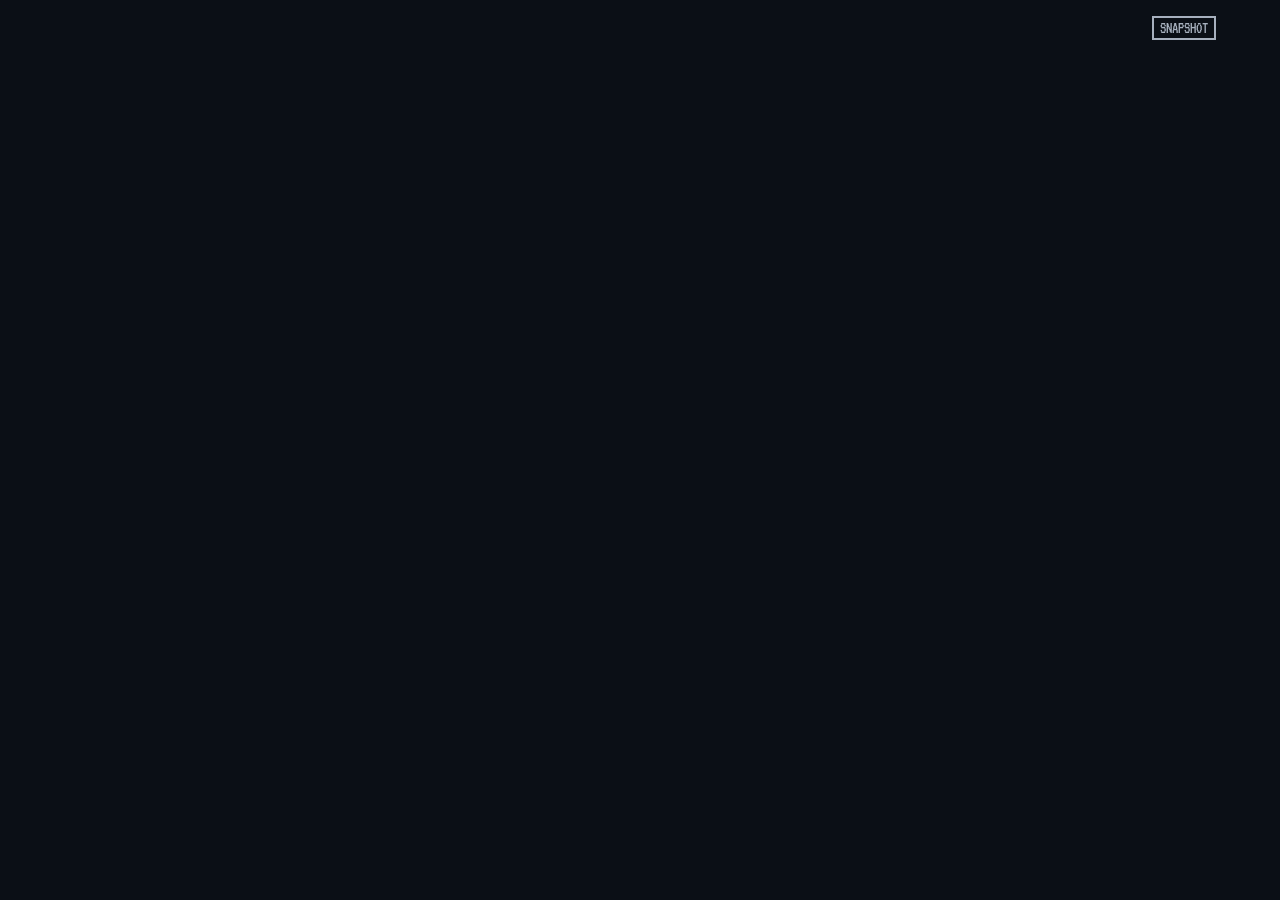
==== index.html @ 91258660 "Build screen: progress count, ranked problems, card limit, next-button reason, verdict gauges" ====
<!doctype html>
<html lang="en">
<head>
  <meta charset="utf-8">
  <meta name="viewport" content="width=device-width, initial-scale=1">
  <title>GRAVITRON: The Gravitronical Odyssey</title>
  <!-- Pixel fonts: self-hosted in css/fonts/ (@font-face in css/style.css), so there is no request to Google Fonts. A rel="preload" would log a CORS error when the game is opened as a file; it made no difference to the layout shift in the measurements (handoff/notes/v2-perf.md). -->
  <!-- Part 1 (1958) type (Courier Prime, Special Elite, Stardos Stencil): also in css/fonts/, fetched only when Part 1 uses it. -->
  <link rel="stylesheet" href="css/style.css?v=2.0">
  <link rel="stylesheet" href="css/story.css?v=2.0">
  <link rel="stylesheet" href="css/build.css?v=2.0">
  <link rel="stylesheet" href="css/online.css?v=2.0">
</head>
<body class="is-home">
  <div class="wrap">
    <header class="topbar">
      <div class="brand">
        <div class="brand-top">
          <span class="brand-name">GRAVITRON</span>
          <!-- LIVE DATA or SNAPSHOT: which data the game is using (getLiveData). Filled in by js/ui-design.js. -->
          <span class="data-badge" id="data-badge" role="status" hidden></span>
        </div>
        <span class="brand-status" id="status">Space Mission Design Game</span>
      </div>
      <p class="objective" id="objective" aria-live="polite" hidden></p>
      <button type="button" class="minimap" id="minimap" aria-label="MAP [M]: open the base map" hidden></button>
      <button type="button" class="icon-btn" id="help-btn" aria-label="Hint for this screen" aria-expanded="false" hidden>?</button>
    </header>

    <p class="hint" id="hint" role="complementary" aria-label="Hint" hidden></p>

    <main id="app" tabindex="-1"></main>

    <!-- The one place the game shows its version. See "Versions and changelog" in SPEC.md. -->
    <footer class="foot">GRAVITRON v2.0</footer>
  </div>

  <!-- Every script is deferred: it downloads while the page is read and runs, in this order, once the page is parsed (a script without defer would run first, before the others). -->
  <!-- Data: one global per file -->
  <script defer src="data/parts.js?v=2.0"></script>
  <script defer src="data/launchers.js?v=2.0"></script>
  <script defer src="data/orbits.js?v=2.0"></script>
  <script defer src="data/objectives.js?v=2.0"></script>
  <script defer src="data/campaign.js?v=2.0"></script>
  <script defer src="data/contracts.js?v=2.0"></script>
  <script defer src="data/research.js?v=2.0"></script>
  <script defer src="data/tiers.js?v=2.0"></script>
  <script defer src="data/events.js?v=2.0"></script>
  <script defer src="data/debrief.js?v=2.0"></script>
  <script defer src="data/missions.js?v=2.0"></script>
  <script defer src="data/hints.js?v=2.0"></script>
  <script defer src="data/eras.js?v=2.0"></script>
  <script defer src="data/earth.js?v=2.0"></script>
  <script defer src="data/online.js?v=2.0"></script>

  <!-- Back end -->
  <script defer src="js/game.js?v=2.0"></script>
  <script defer src="js/mission.js?v=2.0"></script>
  <script defer src="js/live-data.js?v=2.0"></script>

  <!-- Low-poly art (the front end draws with it when it is there, and works without it) -->
  <script defer src="js/lowpoly.js?v=2.0"></script>
  <script defer src="js/lp-earth.js?v=2.0"></script>
  <script defer src="js/lp-parts-body.js?v=2.0"></script>
  <script defer src="js/lp-parts-instruments.js?v=2.0"></script>
  <script defer src="js/lp-parts-systems.js?v=2.0"></script>
  <script defer src="js/lp-satellite.js?v=2.0"></script>
  <script defer src="js/lp-pad.js?v=2.0"></script>
  <script defer src="js/lp-people.js?v=2.0"></script>
  <script defer src="js/lp-base.js?v=2.0"></script>

  <!-- Front end -->
  <script defer src="js/motion.js?v=2.0"></script>
  <script defer src="js/audio.js?v=2.0"></script>

  <script defer src="js/part-story.js?v=2.0"></script>
  <script defer src="js/ui-parts.js?v=2.0"></script>
  <script defer src="js/ui-design.js?v=2.0"></script>
  <script defer src="js/ui-verdict.js?v=2.0"></script>
  <script defer src="js/ui-mission.js?v=2.0"></script>
  <script defer src="js/ui-tree.js?v=2.0"></script>
  <script defer src="js/ui-campaign.js?v=2.0"></script>
  <script defer src="js/ui-comeback.js?v=2.0"></script>
  <script defer src="js/ui-story.js?v=2.0"></script>
  <script defer src="js/ui-online.js?v=2.0"></script>
  <script defer src="js/ui-ending.js?v=2.0"></script>
</body>
</html>
---- css/style.css ----
/* css/style.css — owned by Design screens.
   One visual system, the home page's: a console on the night sky. Flat fills on --space, chamfered corners (clip-path),
   no borders around panels, no gradients, shadows or glow. Two faces: --font-head (Pixelify Sans) for titles, panel
   headings, buttons and big numbers; --font-body (VT323) for everything else. Every size is fluid, phone to desktop. */

/* Colours by role ("-ink" variants are for text, plain ones for fills and lines); --pal-* colour the pixel art and
   --map-* the pixel base map. Change the scheme here and only here. Text pairs keep 4.5:1 on --surface-2. */
:root {
  --space: #0b0f16;       /* the low-poly scenes' night sky (js/lowpoly.js 'space'): the page background */
  --bg: #0b0f16;          --surface: #141b26;     --surface-2: #1d2634;   --surface-3: #283345;
  --line: #2f3b4e;        --border: #2f3b4e;      /* one thin rule colour: dividers, tracks, unselected tile edges */
  --text: #f2e7d3;        --text-dim: #a7b0be;
  --accent: #e2703a;      --accent-ink: #f0874f;  --on-accent: #0b0f16;
  --info: #66b0a6;        --info-ink: #6fbdb2;    --on-info: #0b0f16;
  --bad: #f0644d;         --stamp: #a33522;       --focus: #8fd6c9;
  --paper: #f2e7d3;       --paper-ink: #1d1915;   --paper-muted: #6b5e4e; --ok-stamp: #2e6e64;
  --pal-white: #f2e7d3;   --pal-metal: #c4b396;   --pal-frame: #54463a;   --pal-light: #e9b04b;
  --pal-glass: #e9b04b;   --pal-red: #d9482f;     --pal-cell: #2e6b72;    --pal-cell-dark: #1f4a50;
  --pal-dark: #1d1915;    --pal-skin: #e0ae86;    --pal-hair: #5a3a24;    --pal-mouth: #7e3b30;
  --pal-portrait: #1d2634; --pal-night: #0b0f16;
  --pal-metal-dark: #8e7f67;   --pal-cell-light: #4d9aa0;   --pal-gold-dark: #a8742a;
  --pal-ion: #8fd6c9;          --pal-flame: #f08a4b;
  --map-ground: #141b26;  --map-lot: #1d2634;     --map-road: #2a3445;    --map-dash: #4f5d72;
  --map-sea: #1f4a50;     --map-wave: #2e6b72;    --map-shore: #66b0a6;
  --pixel: "Pixelify Sans", "Courier New", monospace;
  --mono: "VT323", "Courier New", monospace;
  --font-head: var(--pixel);   --font-body: var(--mono);
  --cut: 14px;            /* the chamfer: panels 14px, buttons and tiles 10px, chips 6px */
  --wrap-max: 1280px;     /* the page column (header, screen, footer); the screen agents own this */
  --header-h: 112px;      /* at least the sticky header's height (it measures 84 to 96px): scroll padding and sticky columns */
  --pixel: "Digits", "Pixelify Sans", "Courier New", monospace;
  --mono: "Digits", "VT323", "Courier New", monospace;
}

/* Digits only (U+0030-0039) are drawn in VT323, a pixel terminal font with clear digits, so a 5 never
   reads as an S in the pixel headings and the numbers still look like the rest of the game. The file is
   kept in css/fonts/ (SIL Open Font License) so it works offline. Letters keep Pixelify Sans and VT323. */
@font-face {
  font-family: "Digits";
  src: url("fonts/VT323-Regular.woff2") format("woff2"), local("VT323");
  unicode-range: U+0030-0039;
  font-weight: 400;          /* headings ask for bold: the browser thickens it, as VT323 is thin */
  size-adjust: 128%;         /* VT323 digits are small beside Pixelify Sans letters: scale them to match */
}

/* The game's type, served from css/fonts/ (all SIL Open Font License except Special Elite, Apache 2.0; see SOURCES.md), so
   there is no render-blocking request to Google Fonts and no late font swap that shifts the page (perf: handoff/notes/v2-perf.md).
   The 1958 faces below are fetched only when Part 1 uses them. */
@font-face { font-family: "Pixelify Sans"; src: url("fonts/PixelifySans-latin-wght.woff2") format("woff2"); font-weight: 400 700; font-display: swap; }
@font-face { font-family: "VT323"; src: url("fonts/VT323-Regular.woff2") format("woff2"), local("VT323"); font-weight: 400; font-display: swap; }
@font-face { font-family: "Courier Prime"; src: url("fonts/CourierPrime-Regular.woff2") format("woff2"); font-weight: 400; font-display: swap; }
@font-face { font-family: "Courier Prime"; src: url("fonts/CourierPrime-Bold.woff2") format("woff2"); font-weight: 700; font-display: swap; }
@font-face { font-family: "Special Elite"; src: url("fonts/SpecialElite-Regular.woff2") format("woff2"); font-weight: 400; font-display: swap; }
@font-face { font-family: "Stardos Stencil"; src: url("fonts/StardosStencil-Regular.woff2") format("woff2"); font-weight: 400; font-display: swap; }
@font-face { font-family: "Stardos Stencil"; src: url("fonts/StardosStencil-Bold.woff2") format("woff2"); font-weight: 700; font-display: swap; }

* { box-sizing: border-box; }

html { background: var(--bg); }

/* The chamfer: the home menu's cut corners (top right, bottom left). clip-path also clips outlines, so these elements
   draw their focus ring inside (see "focus" below). Not for .map, .blip, .tree-node or .sat-bench: things hang off them. */
.panel, .say, .dialogue, .btn, .icon-btn, .tab, .card, .part, .bin, .legend-item, .map-prompt, .hub-fact, .banner,
.cb-level, .cb-stat, .cb-job, .cb-result, .deadline-banner, .chron-entry, .nasa-box, .try, .objective {
  clip-path: polygon(0 0, calc(100% - var(--cut)) 0, 100% var(--cut), 100% 100%, var(--cut) 100%, 0 calc(100% - var(--cut)));
}

body {
  margin: 0;
  min-height: 100vh;
  background: var(--bg);
  color: var(--text);
  font-family: var(--font-body);
  font-size: 22px;
  line-height: 1.15;
}

h1, h2, h3 { font-family: var(--font-head); font-weight: 700; margin: 0; line-height: 1.05; }
p { margin: 0; }

button { font-family: inherit; font-size: inherit; color: inherit; }
button:disabled { cursor: not-allowed; }

/* Focus: a 3px ring outside the element; inside it on the chamfered ones (clip-path would cut an outer ring off),
   dark on an orange or teal fill. */
:focus-visible { outline: 3px solid var(--focus); outline-offset: 2px; }
#app:focus-visible { outline: none; }   /* the screen itself takes focus on a screen change (go()): not a control, no ring */
.btn:focus-visible, .icon-btn:focus-visible, .tab:focus-visible, .card:focus-visible, .part:focus-visible, .bin:focus-visible,
.legend-item:focus-visible, .cb-level:focus-visible { outline-offset: -6px; }
.btn.primary:focus-visible, .bin[aria-pressed="true"]:focus-visible, .tab.on:focus-visible,
.controls .btn[aria-pressed="true"]:focus-visible { outline-color: var(--on-accent); }

.wrap {
  position: relative;
  z-index: 1;
  max-width: var(--wrap-max);
  margin: 0 auto;
  padding: 0 16px 40px;
}

/* ---------------------------------------------------------------- header: one slim line on a wide screen */
.topbar {
  display: flex;
  align-items: center;
  flex-wrap: wrap;
  gap: 8px 20px;
  margin-bottom: 14px;
  padding: 10px 0;
  border-bottom: 1px solid var(--line);
}

.brand { display: flex; flex-direction: column; flex: none; min-width: 200px; }
.brand-top { display: flex; align-items: center; flex-wrap: wrap; gap: 4px 10px; }
.data-badge { padding: 0 6px; border: 2px solid currentColor; font-size: 16px; line-height: 1.25; white-space: nowrap; cursor: help; }
.data-badge.live { color: var(--info-ink); }
.data-badge.partial { color: var(--accent-ink); }
.data-badge.snapshot { color: var(--text-dim); }
.data-badge.loading { color: var(--text-dim); border-style: dashed; }
/* The header stays in view only on a wide screen, where it fits one row (--header-h at most): the brand's status line
   wraps inside its own box instead of pushing the minimap and "?" onto rows of their own. Narrower (a phone, or 150 to
   200% zoom), it scrolls away with the page, so it never covers what has focus. */
@media (min-width: 930px) {
  .topbar { position: sticky; top: 0; z-index: 5; background: var(--bg); }
  .brand { flex: 0 1 300px; }
  html { scroll-padding-top: calc(var(--header-h) + 8px); }
}
@media (max-height: 500px) {   /* landscape phones: a sticky header would eat the screen */
  .topbar { position: static; }
  html { scroll-padding-top: 0; }
}
.brand-name {
  font-family: var(--font-head);
  font-weight: 700;
  font-size: 26px;
  line-height: 1;
  letter-spacing: 1px;
  color: var(--accent-ink);
}
.brand-status { font-size: 17px; letter-spacing: 1px; color: var(--text-dim); }
.brand-status b { color: var(--text); font-weight: normal; }

.divided { padding-top: 8px; border-top: 1px solid var(--line); }
.stack { display: flex; flex-direction: column; gap: 12px; min-width: 0; }

/* Objective line and minimap in the header. */
.objective {
  --cut: 8px;
  flex: 1;
  min-width: 220px;
  margin: 0;
  padding: 4px 14px;
  background: var(--surface);
  color: var(--text);
  font-size: 19px;
}
.objective-key { margin-right: 6px; font-size: 15px; letter-spacing: 2px; color: var(--info-ink); }
.minimap {
  position: relative;
  flex: none;
  width: 104px;
  padding: 0;
  background: var(--bg);
  border: 1px solid var(--line);
  cursor: pointer;
}
.minimap:hover { border-color: var(--accent); }
.minimap-art { display: block; width: 100%; height: auto; }
.minimap-key {
  position: absolute;
  right: 0;
  bottom: 0;
  padding: 0 4px;
  background: var(--bg);
  color: var(--accent-ink);
  font-size: 15px;
}
.map-route { stroke: var(--accent); stroke-width: 2; stroke-dasharray: 3 2; stroke-linejoin: round; }
.minimap-art .map-route { stroke-width: 3; stroke-dasharray: none; }

.icon-btn {
  --cut: 8px;
  flex: none;
  width: 44px;
  height: 44px;
  padding: 0;
  background: var(--surface-2);
  border: 0;
  font-family: var(--font-head);
  font-weight: 700;
  font-size: 24px;
  cursor: pointer;
}
.icon-btn:hover { background: var(--surface-3); }
.icon-btn[aria-expanded="true"] { background: var(--accent); color: var(--on-accent); }

/* The hint: a quiet line with a small teal bar, not a box. */
.hint {
  margin: 0 0 14px;
  padding: 2px 0 2px 12px;
  border-left: 3px solid var(--info);
  color: var(--info-ink);
  font-size: 20px;
}

/* ---------------------------------------------------------------- headings and panels
   Screen title: .screen-head h1 (head face, cream, its icon orange). Panel heading: .panel > h2, a small teal
   letter-spaced label like the home menu's kicker. A panel: a flat --surface block, chamfered, no border. */
.screen { display: flex; flex-direction: column; gap: 14px; }
.screen-head { display: flex; flex-direction: column; gap: 4px; }
.screen-head h1 { display: flex; align-items: center; font-size: clamp(30px, 2.6vw, 42px); letter-spacing: 1px; color: var(--text); }
.screen-head h1 svg.icon { color: var(--accent-ink); }
.screen-head p { color: var(--text-dim); max-width: 820px; }
.kicker { font-size: 20px; letter-spacing: 3px; color: var(--info-ink); }

.panel {
  background: var(--surface);
  padding: 16px 18px;
  display: flex;
  flex-direction: column;
  gap: 10px;
  min-width: 0;
}
.panel > h2 { font-size: 18px; letter-spacing: 2px; color: var(--info-ink); }
.panel.paper { background: var(--paper); color: var(--paper-ink); }

.grid { display: grid; gap: 12px; grid-template-columns: repeat(auto-fill, minmax(260px, 1fr)); }

/* ---------------------------------------------------------------- buttons
   Two styles. .btn: quiet, a --surface-2 fill. .btn.primary: the one orange action on a screen. Both chamfered, no
   border or shadow; .btn.big is the LAUNCH size. .btn.quiet (a text link) is for RESET-like asides. */
.btn {
  --cut: 10px;
  display: inline-flex;
  align-items: center;
  justify-content: space-between;
  gap: 12px;
  min-height: 48px;
  padding: 0 20px;
  background: var(--surface-2);
  color: var(--text);
  border: 0;
  font-family: var(--font-head);
  font-weight: 700;
  font-size: 20px;
  letter-spacing: 1px;
  cursor: pointer;
  text-align: left;
}
.btn.primary { background: var(--accent); color: var(--on-accent); }
.btn:disabled { background: var(--surface); color: var(--text-dim); }
.btn.big { min-height: 64px; font-size: clamp(26px, 2.4vw, 34px); justify-content: center; }
.btn:not(:disabled):hover { background: var(--surface-3); }
.btn.primary:not(:disabled):hover { background: var(--accent-ink); }

.nav-row { display: flex; justify-content: space-between; align-items: center; gap: 12px; flex-wrap: wrap; }

/* ---------------------------------------------------------------- choice tiles (.card, .part, .bin, .legend-item)
   A darker well on its panel with a 2px edge; chosen: the edge turns orange and the fill lifts. */
.card {
  --cut: 10px;
  display: flex;
  flex-direction: column;
  gap: 8px;
  width: 100%;
  padding: 14px;
  background: var(--bg);
  color: var(--text);
  border: 2px solid var(--line);
  text-align: left;
  cursor: pointer;
}
.card:hover { border-color: var(--text-dim); }
.card[aria-pressed="true"], .card.chosen { background: var(--surface-2); border-color: var(--accent); }
.card.locked { color: var(--text-dim); border-color: transparent; background: var(--surface); cursor: not-allowed; }
.card.locked h3, .card.locked h2 { color: var(--text-dim); }
.card-title { display: flex; flex-wrap: wrap; justify-content: space-between; align-items: baseline; gap: 4px 10px; }
.card-title h3, .card-title h2 { font-size: 22px; color: var(--text); }
.card[aria-pressed="true"] .card-title h3, .card.chosen .card-title h3, .card[aria-pressed="true"] .card-title h2, .card.chosen .card-title h2 { color: var(--accent-ink); }
.card-blurb { color: var(--text-dim); font-size: 20px; }
.card.dim .card-blurb { color: var(--bad); }

.facts { display: flex; flex-direction: column; margin: 0; font-size: 20px; }
.facts div { display: flex; justify-content: space-between; gap: 10px; padding: 2px 0; border-top: 1px solid var(--line); }
.facts dt { color: var(--text-dim); }
.facts dd { margin: 0; text-align: right; }
.facts.wide div { flex-direction: column; gap: 0; }       /* a name above a full sentence */
.facts.wide dd { text-align: left; }
.segments h2, .body-card h2 { font-size: 22px; margin-bottom: 4px; }

/* Tags: a small outlined chip in the colour of its meaning; .on is filled. */
.tag {
  flex: none;
  padding: 0 6px;
  border: 2px solid currentColor;
  font-size: 17px;
  letter-spacing: 1px;
  white-space: nowrap;
}
.card-title .tag { white-space: normal; max-width: 100%; }   /* a long "NEEDS RESEARCH: ..." wraps inside its card */
.tag.good { color: var(--info-ink); }
.tag.warn { color: var(--accent-ink); }
.tag.bad { color: var(--bad); }
.tag.risk { align-self: flex-start; margin-top: 6px; }
.risk-row { display: flex; align-items: center; gap: 10px; margin: 6px 0; }
.risk-row .tag.risk { margin-top: 0; }
.tag.on { background: var(--accent); border-color: var(--accent); color: var(--on-accent); }

.stars { color: var(--accent-ink); letter-spacing: 2px; }

/* ---------------------------------------------------------------- dialogue (events) */
.dialogue {
  display: grid;
  grid-template-columns: 140px 1fr;
  gap: 18px;
  padding: 18px;
  background: var(--surface);
}
.portrait { width: 140px; height: 140px; display: block; }
.speaker { display: flex; gap: 12px; align-items: baseline; flex-wrap: wrap; }
.speaker h2 { font-size: 24px; color: var(--accent-ink); }
.speaker span { color: var(--text-dim); }
.speech { font-size: 28px; line-height: 1.1; margin-top: 6px; }

.scene { display: block; width: 100%; height: auto; background: var(--pal-night); }

/* ---------------------------------------------------------------- workshop (build) */
.workshop { display: grid; gap: 12px; grid-template-columns: 250px minmax(0, 1fr) 300px; align-items: start; }

.bins { gap: 6px; }
.bin {
  display: flex;
  align-items: center;
  gap: 10px;
  min-height: 56px;
  padding: 4px 10px;
  background: var(--bg);
  border: 2px solid var(--line);
  text-align: left;
  cursor: pointer;
  --cut: 8px;
}
.bin:hover { border-color: var(--text-dim); }
.bin[aria-pressed="true"] { background: var(--accent); color: var(--on-accent); border-color: var(--accent); }
.bin svg { flex: none; width: 32px; height: 32px; }
.bin svg.icon { width: 30px; height: 30px; }
.bin-text { display: flex; flex-direction: column; min-width: 0; }
.bin-name { font-size: 20px; line-height: 1; }
.bin-sub { font-size: 18px; line-height: 1; color: var(--text-dim); }
.bin[aria-pressed="true"] .bin-sub { color: var(--on-accent); }
.bin-sub.need { color: var(--bad); }

.bench { display: flex; flex-direction: column; align-items: center; gap: 10px; min-width: 0; }
.bench-label { display: flex; gap: 12px; align-items: baseline; flex-wrap: wrap; justify-content: center; padding: 2px 12px; background: var(--bg); border: 1px solid var(--line); }
.bench-label strong { font-family: var(--font-head); color: var(--info-ink); }
.sat { display: block; width: 100%; max-width: 460px; height: auto; }

/* A fixed-height preview: it used to grow with its text and push the cards out from under the mouse. It lists the
   change to the bars and what it fixes and causes before the part's story, and keeps the last part when the pointer
   leaves the card, so the pointer can move onto it to scroll. It stays on top of the shelf while the parts scroll by. */
.preview { height: clamp(190px, 36vh, 320px); overflow-y: auto; gap: 4px; }
.part-picker { display: flex; flex-direction: column; gap: 12px; min-width: 0; }
.part-picker > .preview { position: sticky; top: var(--sticky-top, 0px); z-index: 3; }
.stack > .preview { flex: none; height: clamp(170px, 27vh, 270px); }   /* wide Build: the preview sits at the top of the pinned side column, above the bars */
.bench-col { display: flex; flex-direction: column; gap: 12px; min-width: 0; }
.workshop > .bins, .workshop > .stack { position: sticky; top: var(--sticky-top, 8px); align-self: start; max-height: calc(100vh - var(--sticky-top, 8px) - 8px); overflow-y: auto; }
@media (min-width: 930px) { .workshop { --sticky-top: calc(var(--header-h) + 4px); } }   /* just under the sticky header */
.workshop .sat { max-width: 340px; }
.workshop .sat-bench { max-width: 320px; }
.workshop .shelf { grid-template-columns: repeat(auto-fill, minmax(190px, 1fr)); }
.preview h3 { font-size: 20px; color: var(--accent-ink); }
.preview-line { font-size: 19px; }
.preview-line.fix { color: var(--info-ink); }
.preview-line.cause { color: var(--bad); }
.preview-empty { color: var(--text-dim); font-size: 20px; }

.shelf { display: grid; gap: 10px; grid-template-columns: repeat(auto-fill, minmax(220px, 1fr)); }
.part {
  display: flex;
  flex-direction: column;
  gap: 4px;
  padding: 10px 12px;
  background: var(--bg);
  border: 2px solid var(--line);
  text-align: left;
  cursor: pointer;
  --cut: 10px;
}
.part:hover, .part:focus-visible { border-color: var(--text-dim); }
.part[aria-pressed="true"] { background: var(--surface-2); border-color: var(--accent); }
.part.armed { border-color: var(--accent); }   /* a finger's first tap: the next tap adds or removes it */
.part-tap { align-self: flex-start; padding: 0 8px; background: var(--accent); color: var(--on-accent); font-size: 18px; }
.part-head { display: flex; flex-wrap: wrap; justify-content: space-between; gap: 2px 8px; align-items: baseline; }
.part-name { font-size: 24px; line-height: 1; }
.part-cost { color: var(--accent-ink); white-space: nowrap; }
.part-stats { font-size: 19px; color: var(--text-dim); }
.part-note { font-size: 19px; color: var(--bad); }
.part.dim .part-name { color: var(--text-dim); }
/* A body leads with what it CARRIES; its own weight is the smaller line under it. */
.part-carry { display: block; font-family: var(--font-head); font-size: 21px; line-height: 1.1; color: var(--text); }
.part-stats.small { font-size: 17px; }
/* WHY: an instrument that adds nothing to the job (partWhy): a flat box in the warning colour, what the job wants against what the part is. */
.part-why { margin: 0; padding: 4px 8px; border: 2px solid var(--accent-ink); color: var(--accent-ink); font-size: 19px; line-height: 1.15; }
.part-why-chip { display: inline-block; padding: 0 6px; background: var(--accent); color: var(--on-accent); font-family: var(--font-head); font-size: 16px; letter-spacing: 1px; }
/* Paid part information (Part 2, Normal and Hard): a "?" for what the engineers have not been asked, and its ASK button. */
.part-slot { display: flex; flex-direction: column; gap: 4px; min-width: 0; }
.ask-lines { display: flex; flex-direction: column; gap: 4px; }
.ask-line { display: flex; flex-wrap: wrap; align-items: center; gap: 4px 10px; font-size: 19px; }
.ask-what { color: var(--text-dim); font-family: var(--font-head); letter-spacing: 1px; }
.ask { min-height: 34px; padding: 2px 10px; background: var(--bg); color: var(--accent-ink); border: 2px solid var(--accent-ink); font: inherit; font-size: 18px; cursor: pointer; }
.ask:hover, .ask:focus-visible { background: var(--accent); color: var(--on-accent); border-color: var(--accent); }
.preview .ask-line { gap: 2px 10px; }
.preview .ask { min-height: 28px; padding: 0 8px; font-size: 17px; }   /* three groups must fit the fixed-height preview on a phone */
.ask-fee { white-space: nowrap; }
.ask-fail { flex-basis: 100%; }
/* PROFIT (Part 2): one line, the good colour when it is above zero and the bad one when it is below. */
.payout { display: flex; flex-direction: column; gap: 4px; min-width: 0; }
.profit { margin: 0; display: flex; flex-wrap: wrap; align-items: baseline; gap: 4px 12px; padding: 4px 12px; border: 2px solid var(--line); background: var(--surface); font-family: var(--font-head); }
.profit-label { font-size: 22px; letter-spacing: 1px; color: var(--text-dim); }
.profit-amount { font-size: 34px; line-height: 1.1; }
.profit.pos { border-color: var(--info-ink); } .profit.pos .profit-amount { color: var(--info-ink); }
.profit.neg { border-color: var(--bad); } .profit.neg .profit-amount { color: var(--bad); }
.profit-band { display: flex; flex-direction: column; gap: 4px; margin: 0 0 12px; }
.profit-band .profit { padding: 8px 16px; }
.profit-band .profit-amount { font-size: clamp(34px, 6vw, 48px); }

/* ---------------------------------------------------------------- resource bars */
.bars { display: flex; flex-direction: column; gap: 10px; }
.bar-top { display: flex; justify-content: space-between; gap: 8px; font-size: 22px; line-height: 1; }
.bar-name { display: inline-flex; align-items: center; gap: 6px; }
.bar-track { height: 10px; margin-top: 4px; background: var(--line); }
.bar-fill { height: 100%; width: 0; background: var(--info); }
.bar.warn .bar-fill { background: var(--accent); }
.bar.bad .bar-fill { background: var(--bad); }
.bar.bad .bar-top span:last-child { color: var(--bad); }
.bar.warn .bar-top span:last-child { color: var(--accent-ink); }
.bar-note { font-size: 18px; color: var(--text-dim); }
.long-pole { margin: 10px 0 0; font-size: 18px; color: var(--text-dim); }   /* WORLD: the long-pole line under the bars */

/* ---------------------------------------------------------------- checklists */
.checks { display: flex; flex-direction: column; gap: 6px; margin: 0; padding: 0; list-style: none; }
.check { display: flex; justify-content: space-between; align-items: flex-start; gap: 12px; font-size: 22px; }
.check .status { flex: none; display: inline-flex; align-items: center; gap: 4px; }
.check.bad .status { color: var(--bad); }
.check.warn .status { color: var(--accent-ink); }
.check.ok .status { color: var(--info-ink); }
.check button.fix {
  flex: none;
  padding: 0 8px;
  background: none;
  border: 2px solid var(--line);
  color: var(--info-ink);
  cursor: pointer;
  font-size: 18px;
}
.check button.fix:hover { border-color: var(--info); }

.pad { display: grid; gap: 18px; grid-template-columns: minmax(0, 1.1fr) minmax(0, 1fr); align-items: start; }
.countdown-label { color: var(--text-dim); font-size: 24px; }
.countdown { font-family: var(--font-head); font-weight: 700; font-size: 64px; line-height: 1; color: var(--info-ink); }
.verdict { font-family: var(--font-head); font-weight: 700; font-size: 26px; }
.verdict.bad { color: var(--bad); }
.verdict.warn { color: var(--accent-ink); }
.verdict.ok { color: var(--info-ink); }

/* ---------------------------------------------------------------- mission */
.mission-head { display: flex; justify-content: space-between; align-items: flex-end; gap: 16px; flex-wrap: wrap; }
.month { font-family: var(--font-head); font-weight: 700; font-size: 56px; line-height: 1; color: var(--info-ink); }
.controls { display: flex; gap: 8px; }
.log { display: flex; flex-direction: column; gap: 4px; margin: 0; padding: 0; list-style: none; max-height: 260px; overflow-y: auto; font-size: 21px; }
.log li { padding: 2px 0; border-top: 1px solid var(--line); }
.log .bad { color: var(--bad); }
.log .good { color: var(--info-ink); }
.choices { display: flex; flex-direction: column; gap: 10px; }

/* ---------------------------------------------------------------- debrief (ledger) */
.ledger { display: grid; gap: 18px; grid-template-columns: minmax(0, 1.2fr) minmax(0, 1fr); align-items: start; }
.ledger-head { display: flex; justify-content: space-between; align-items: center; gap: 12px; flex-wrap: wrap; }
.ledger-head h1 { font-size: 38px; color: var(--paper-ink); }
.stamp { padding: 2px 12px; border: 3px solid var(--stamp); color: var(--stamp); font-family: var(--font-head); font-weight: 700; font-size: 24px; }
.stamp.pass { border-color: var(--ok-stamp); color: var(--ok-stamp); }
.row { display: flex; justify-content: space-between; align-items: center; gap: 16px; padding: 10px 0; border-top: 1px solid var(--paper-muted); }
.row-label { display: flex; flex-direction: column; }
.row-label span:first-child { font-size: 28px; line-height: 1; }
.row-label span:last-child { font-size: 20px; color: var(--paper-muted); }
.row-value { font-size: 36px; white-space: nowrap; }
.total { display: flex; justify-content: space-between; align-items: baseline; gap: 12px; padding-top: 10px; border-top: 2px solid var(--paper-ink); font-family: var(--font-head); font-weight: 700; }
.total span:first-child { font-size: 28px; }
.total span:last-child { font-size: 52px; color: var(--stamp); }
.limit h2 { color: var(--accent-ink); }
.try { --cut: 10px; padding: 10px 14px; background: var(--surface-2); border-left: 4px solid var(--accent); color: var(--text); font-size: 24px; }
.banner { --cut: 10px; padding: 10px 14px; background: var(--accent); color: var(--on-accent); font-family: var(--font-head); font-weight: 700; font-size: 24px; }
.banner.info { background: var(--surface); color: var(--text-dim); font-family: var(--font-body); font-weight: normal; font-size: 22px; }

/* ---------------------------------------------------------------- title (the home page: see "the home page" below) */
.big-title { font-family: var(--font-head); font-weight: 700; font-size: clamp(48px, 12vw, 128px); line-height: 1; color: var(--accent-ink); }

.empty { color: var(--text-dim); font-style: italic; }

/* ---------------------------------------------------------------- campaign hub */
.tabs { display: flex; flex-wrap: wrap; gap: 8px; }
.tab { --cut: 8px; padding: 6px 16px; min-height: 44px; background: var(--surface); color: var(--text-dim); border: 0; font-family: var(--font-head); font-size: 20px; cursor: pointer; }
.tab.on { background: var(--accent); color: var(--on-accent); }
.tab:not(.on):hover { background: var(--surface-3); color: var(--text); }
.gains li.good { color: var(--info-ink); }
.gains li.bad { color: var(--bad); }
.more summary { cursor: pointer; color: var(--info-ink); }
.more[open] summary { margin-bottom: 4px; }
.check-text { display: flex; flex-direction: column; min-width: 0; }
.check-text strong { font-family: var(--font-body); font-weight: normal; letter-spacing: 1px; }
.why > summary { font-size: 16px; color: var(--text-dim); }
.why span { font-size: 19px; }
.science-total { font-family: var(--font-head); font-weight: 700; font-size: 28px; color: var(--accent-ink); }
.card-wrap { display: flex; flex-direction: column; gap: 4px; min-width: 0; }
.card-wrap > .card { flex: 1; }
.more > summary { display: inline-block; padding: 2px 0; font-size: 18px; }
.preview-line.blurb { color: var(--text-dim); }
.keys { font-size: 20px; }
kbd { padding: 0 6px; background: var(--surface-2); border: 1px solid var(--line); font-family: var(--font-body); font-size: 18px; color: var(--accent-ink); }

/* ---- the story: one short spoken line with a portrait, on a chamfered panel; the speaker's name is a teal kicker */
.say { display: flex; align-items: center; gap: 16px; padding: 10px 18px 10px 10px; background: var(--surface); }
.intro { gap: 18px; }
.intro-beats { display: flex; flex-direction: column; gap: 12px; }
.big-title.small { font-size: clamp(36px, 6vw, 64px); }
.say .portrait { flex: none; width: 64px; height: 64px; }
.say-text { display: flex; flex-direction: column; gap: 2px; min-width: 0; }
.say-name { font-size: 16px; color: var(--info-ink); letter-spacing: 2px; }
.say-text p { font-size: 26px; line-height: 1.05; }
.hub-facts { display: flex; flex-wrap: wrap; gap: 12px; }
.hub-fact { display: flex; flex-direction: column; min-width: 150px; padding: 8px 14px; background: var(--surface); }
.hub-fact span { color: var(--text-dim); font-size: 18px; }
.hub-fact strong { font-family: var(--font-head); font-size: 36px; line-height: 1; color: var(--accent-ink); }
.card.static { cursor: default; }
.card.static:hover { border-color: var(--line); }
.hub-research { display: grid; gap: 12px; grid-template-columns: minmax(0, 1fr); align-items: start; }
.hub-lower { display: grid; gap: 12px; grid-template-columns: repeat(auto-fit, minmax(260px, 1fr)); align-items: start; }
.save-row { display: grid; gap: 12px; grid-template-columns: repeat(auto-fit, minmax(240px, 1fr)); }
.code-box { width: 100%; padding: 6px; background: var(--bg); color: var(--text); border: 1px solid var(--line); font-family: var(--font-body); font-size: 16px; resize: vertical; }
.bar-track.two { display: flex; }
.bar-fill.gain { background: var(--accent); }
.payout-box { border-color: var(--accent); }
.payout-box h2 { color: var(--accent-ink); }

/* The reusable tree drawing (js/ui-tree.js): boxes in columns joined by lines. */
.tree { overflow-x: auto; padding-bottom: 6px; }
.tree-board { position: relative; }
.tree-lines { position: absolute; left: 0; top: 0; }
.tree-line { fill: none; stroke: var(--line); stroke-width: 3; }
.tree-line.done { stroke: var(--info); }
.tree-node {
  position: absolute;
  display: flex;
  flex-direction: column;
  justify-content: center;
  gap: 2px;
  padding: 2px 8px;
  background: var(--bg);
  color: var(--text-dim);
  border: 2px dashed var(--line);
  text-align: left;
  cursor: pointer;
  overflow: hidden;
}
.tree-node.open { border-style: solid; border-color: var(--accent); color: var(--text); }
.tree-node.owned { border-style: solid; border-color: var(--info); background: var(--info); color: var(--on-info); }
.tree-node.picked { box-shadow: 0 0 0 4px var(--text); }
.tree-label { font-size: 17px; line-height: 1; }
.tree-sub { font-size: 16px; line-height: 1; }

.part.locked { border-color: transparent; background: var(--surface); cursor: not-allowed; }
.part.locked .part-name { color: var(--text-dim); }
.foot { margin-top: 32px; padding-top: 8px; border-top: 1px solid var(--line); color: var(--text-dim); font-size: 16px; letter-spacing: 1px; text-align: right; }
.sr-only { position: absolute; width: 1px; height: 1px; padding: 0; margin: -1px; overflow: hidden; clip: rect(0 0 0 0); border: 0; }

/* ---------------------------------------------------------------- base map */
.map-layout {
  display: grid;
  gap: 14px;
  grid-template-columns: minmax(0, 1fr) 300px;
  grid-template-areas: "map prompt" "map panel";
  grid-template-rows: auto 1fr;
  align-items: start;
}
.map-layout > .stack { display: contents; }
.map-layout .map { grid-area: map; container-type: inline-size; }
.map-layout .map-prompt { grid-area: prompt; min-height: 152px; align-content: flex-start; }
.map-layout > aside { grid-area: panel; }
.map {
  position: relative;
  width: 100%;
  aspect-ratio: 5 / 3;
  background: var(--map-ground);
  overflow: hidden;
}
.map:focus-visible { outline: 3px solid var(--focus); outline-offset: 2px; }
.map-art { position: absolute; inset: 0; width: 100%; height: 100%; }

/* Markers: numbered squares standing on each building's door. */
.blip {
  position: absolute;
  display: flex;
  flex-direction: column;
  align-items: center;
  gap: 2px;
  padding: 0;
  background: none;
  border: 0;
  transform: translate(-50%, -50%);
  cursor: pointer;
  z-index: 2;
}
.blip-num {
  display: flex;
  align-items: center;
  justify-content: center;
  width: 32px;
  height: 32px;
  background: var(--bg);
  border: 3px solid var(--text);
  color: var(--text);
  font-family: var(--font-head);
  font-weight: 700;
  font-size: 20px;
}
/* The name hangs under its marker (the marker's box is the number alone, centred on the door). Near the map's left or
   right edge it starts or ends at the marker instead of being centred, so it is never cut off on a phone. */
.blip-name {
  position: absolute;
  top: 100%;
  left: 50%;
  transform: translateX(-50%);
  margin-top: 2px;
  padding: 0 6px;
  background: var(--bg);
  color: var(--text);
  font-size: 18px;
  white-space: nowrap;
}
.blip.edge-l .blip-name { left: 0; transform: none; }
.blip.edge-r .blip-name { left: auto; right: 0; transform: none; }
.blip.done .blip-num { background: var(--info); border-color: var(--info); color: var(--on-info); }
.blip.next .blip-num { background: var(--accent); border-color: var(--text); color: var(--on-accent); animation: pulse 1s steps(2) infinite; }
.blip.next .blip-name { color: var(--accent-ink); }
.blip.locked .blip-num { border-style: dashed; border-color: var(--border); color: var(--text-dim); }
.blip.locked .blip-name { color: var(--text-dim); }
.blip:hover .blip-num, .blip:focus-visible .blip-num { box-shadow: 0 0 0 4px var(--accent); }
@keyframes pulse { 50% { box-shadow: 0 0 0 4px var(--accent); } }

.map-label {
  position: absolute;
  transform: translate(-10%, -260%);
  padding: 0 4px;
  background: var(--bg);
  color: var(--text-dim);
  font-size: 16px;
  white-space: nowrap;
  pointer-events: none;
}
.map-label-ground { transform: translate(-100%, -170%); }
@container (max-width: 640px) { .map-label { display: none; } }

/* The player: a white arrow that turns to face the way it walks. */
.player {
  --face: 90deg;
  position: absolute;
  width: 28px;
  height: 28px;
  transform: translate(-50%, -50%) rotate(var(--face));
  transition-property: left, top;
  transition-timing-function: linear;
  z-index: 3;
  pointer-events: none;
}
.player svg { display: block; width: 100%; height: 100%; }

.map-prompt {
  display: flex;
  align-items: center;
  justify-content: space-between;
  flex-wrap: wrap;
  gap: 8px 12px;
  padding: 8px 10px 8px 16px;
  background: var(--surface);
}
.map-prompt-text { font-size: 22px; }
.map-prompt .btn { min-height: 44px; font-size: 18px; padding: 0 14px; }

/* NASA data lines: the orbit cards, each mission month and the debrief comparison. */
.nasa-line { margin: 0; color: var(--info-ink); font-size: 20px; }
.nasa-box { --cut: 10px; padding: 10px 14px; background: var(--surface); border-left: 4px solid var(--info); }
.nasa-box h2 { color: var(--info-ink); font-size: 18px; letter-spacing: 2px; margin-bottom: 4px; }
.btn .odds { display: block; font-size: 18px; opacity: 0.85; }
.choices .btn { flex-direction: column; align-items: flex-start; justify-content: center; padding-top: 6px; padding-bottom: 6px; font-family: var(--font-body); font-weight: normal; font-size: 24px; letter-spacing: 0; }

.legend { display: flex; flex-direction: column; gap: 6px; margin: 0; padding: 0; list-style: none; }
.legend-item {
  display: flex;
  align-items: center;
  gap: 10px;
  width: 100%;
  padding: 6px;
  background: var(--bg);
  border: 2px solid var(--line);
  text-align: left;
  cursor: pointer;
  --cut: 8px;
}
.legend-item:hover { border-color: var(--accent); }
.legend-item .blip-num { width: 28px; height: 28px; font-size: 18px; flex: none; }
.legend-text { display: flex; flex-direction: column; flex: 1; min-width: 0; line-height: 1; }
.keys-box { display: flex; flex-direction: column; gap: 10px; }
@media (hover: none) { .keys-box { display: none; } }   /* a touch screen: the hint says to tap a place */

@media (prefers-reduced-motion: reduce) {
  .blip.next .blip-num { animation: none; box-shadow: 0 0 0 4px var(--accent); }
}

@media (max-height: 500px) {
  .map-layout .map { width: min(100%, calc((100vh - 150px) * 5 / 3)); }
  .blip-name { display: none; }
  .blip.next .blip-name { display: block; }
}

/* ---------------------------------------------------------------- narrower screens */
@media (min-width: 930px) and (max-width: 1080px) {
  .workshop { grid-template-columns: 210px minmax(0, 1fr) 250px; }
}
@media (max-width: 929px) {
  .workshop { grid-template-columns: 1fr; }
  .workshop > .bins, .workshop > .stack { position: static; max-height: none; }
  /* One column: the bins, then the preview and the shelf, then the satellite and the bars. */
  .workshop > .bench-col { display: contents; }
  .workshop > .bins { order: -2; }
  .workshop .part-picker { order: -1; }
  .workshop > .bench-col > .payout { order: -3; }   /* Part 2: the PROFIT line leads, above the bins */
  .preview { height: clamp(120px, 30vh, 190px); }
}

@media (max-width: 760px) {
  body { font-size: 20px; }
  .brand-name { font-size: 24px; }
  .topbar { column-gap: 12px; }
  .brand { flex: 1 1 0; min-width: auto; }
  .objective { order: 3; flex-basis: 100%; font-size: 20px; }
  .minimap { width: 104px; }
  .map-layout { grid-template-columns: 1fr; grid-template-areas: "map" "prompt" "panel"; grid-template-rows: none; }
  .map-layout .map-prompt { min-height: 0; }
  .blip-name { display: none; }
  .blip.next .blip-name { display: block; }
  .blip::before { content: ""; position: absolute; inset: -6px; }   /* 44px touch target */
  .workshop, .pad, .ledger { grid-template-columns: 1fr; }
  .pad > .launch-control { order: -1; }   /* Readiness on a phone: the verdict and LAUNCH (or FIX) before the pictures */
  .bins { flex-direction: row; flex-wrap: wrap; }
  .bin { flex: 1 1 140px; }
  .dialogue { grid-template-columns: 1fr; }
  .portrait { width: 96px; height: 96px; }
  .speech { font-size: 24px; }
  .screen-head h1 { font-size: 32px; }
  .countdown, .month { font-size: 44px; }
  .btn.big { font-size: 28px; }
}

[hidden] { display: none !important; }

/* ---- satellite on the bench ---- */
/* The drawing is one SVG; each part is a <g class="sat-p">. satelliteArt() sets is-new / is-gone when it
   draws, and the screen is rebuilt on every click, so a class is all the animation needs to start. */
.sat-bench { position: relative; width: 100%; max-width: 480px; padding: 6px; background: var(--surface); }
.sat-bench .sat { display: block; width: 100%; max-width: none; height: auto; }
.sat-small { max-width: 220px; padding: 3px; }
.sat-p { transform-box: fill-box; transform-origin: 50% 100%; }
.sat-p.is-new { animation: sat-drop 0.55s cubic-bezier(0.3, 0.6, 0.4, 1) both; }
.sat-p.is-gone { animation: sat-away 0.55s ease-in both; pointer-events: none; }
@keyframes sat-drop {
  0%   { transform: translateY(-9px); opacity: 0; filter: brightness(2.6); }
  40%  { transform: translateY(0); opacity: 1; filter: brightness(2.2); }
  58%  { transform: translateY(-2px); filter: brightness(1.6); }
  76%  { transform: translateY(0) scaleY(0.94); filter: brightness(1.25); }
  100% { transform: translateY(0) scaleY(1); filter: none; }
}
@keyframes sat-away {
  0%   { transform: translateY(0); opacity: 0.85; filter: grayscale(1) brightness(1.5); }
  100% { transform: translateY(12px); opacity: 0; filter: grayscale(1) brightness(1.5); }
}
.sat-tag { position: absolute; left: var(--x, 50%); transform: translate(calc(var(--x, 50%) * -1), -100%); width: max-content; max-width: 92%; z-index: 1; text-align: center; pointer-events: none; }
.sat-tag span {
  display: inline-block; padding: 3px 8px; background: var(--bg); color: var(--accent-ink);
  border: 2px solid var(--accent); font-family: var(--font-head); font-size: 16px; line-height: 1;
  animation: sat-tag 1.1s ease-out both;
}
.sat-small .sat-tag span { font-size: 12px; padding: 2px 5px; }
@keyframes sat-tag {
  0%   { opacity: 0; transform: translateY(4px); }
  15%  { opacity: 1; transform: translateY(0); }
  70%  { opacity: 1; }
  100% { opacity: 0; transform: translateY(-26px); }
}
@media (prefers-reduced-motion: reduce) {
  .sat-p.is-new { animation: none; }
  .sat-p.is-gone, .sat-tag { display: none; }
}

/* ---------------------------------------------------------------- the ending (js/ui-ending.js) */
.chron-front { display: flex; flex-direction: column; gap: 12px; text-align: center; align-items: center; }
.chron-mast { font-size: 20px; letter-spacing: 6px; color: var(--paper-muted); border-bottom: 2px solid var(--paper-ink); padding-bottom: 6px; align-self: stretch; }
.chron-rating { font-family: var(--font-head); font-size: 54px; line-height: 1; color: var(--paper-ink); }
.chron-lede { font-size: 26px; max-width: 46ch; }
.chron-stats { display: flex; flex-wrap: wrap; justify-content: center; gap: 12px 28px; padding: 10px 0; border-top: 1px solid var(--paper-muted); border-bottom: 1px solid var(--paper-muted); align-self: stretch; }
.chron-stats div { display: flex; flex-direction: column; align-items: center; }
.chron-stats strong { font-family: var(--font-head); font-size: 40px; color: var(--stamp); }
.chron-stats span { font-size: 18px; color: var(--paper-muted); }
.chron-epilogue { font-size: 24px; font-style: italic; max-width: 50ch; }
.chron-topics { display: grid; gap: 14px; grid-template-columns: repeat(auto-fill, minmax(300px, 1fr)); }
.chron-real { font-size: 18px; color: var(--text-dim); margin-top: 4px; }
.chron-list { list-style: none; margin: 0; padding: 0; display: flex; flex-direction: column; gap: 10px; }
.chron-entry { --cut: 10px; display: grid; grid-template-columns: 84px minmax(0, 1fr); gap: 12px; padding: 10px 12px; border-left: 4px solid var(--line); background: var(--bg); }
.chron-entry.flight { border-color: var(--info); }
.chron-entry.research, .chron-entry.upgrade { border-color: var(--accent); }
.chron-year { font-family: var(--font-head); font-size: 30px; color: var(--accent-ink); }
.chron-title { display: flex; gap: 12px; align-items: baseline; }
.chron-kind { font-size: 16px; letter-spacing: 3px; color: var(--text-dim); }
.chron-stars { color: var(--accent-ink); }
.chron-body p { font-size: 20px; color: var(--text-dim); margin: 2px 0 0; }
@media (max-width: 760px) { .chron-entry { grid-template-columns: 1fr; } .chron-rating { font-size: 36px; } }
/* ---------------------------------------------------------------- flat icons (one colour, beside words) */
svg.icon { display: inline-block; flex: none; width: 1em; height: 1em; margin-inline-end: var(--icon-spacing, .35em); vertical-align: -.12em; fill: none; stroke: currentColor; stroke-width: 1.5; stroke-linecap: round; stroke-linejoin: round; }

/* Inline symbols and a short, optional readiness assembly preview. */
.bin, .bar-name, .check .status { --icon-spacing: 0px; }
.part-stat { display: inline-block; white-space: nowrap; }
.sat-small .sat-p { animation: sat-drop .4s ease-out both; animation-delay: var(--assembly-delay, 0ms); }
@media (prefers-reduced-motion: reduce) {
  .sat-small .sat-p { animation: none; }
}

.lp { display: block; width: 100%; background: var(--bg); }
.btn.quiet { background: none; color: var(--text-dim); font-family: var(--font-body); font-weight: normal; text-decoration: underline; }
.btn.quiet:not(:disabled):hover { background: none; color: var(--text); }

/* ---------------------------------------------------------------- the home page: a console title screen
   body.is-home is set while it is up (js/ui-design.js, markHome): no header bar, hint or pixel ground strip, and the
   title fills the first screen edge to edge. The low-poly scene (or, without it, a pixel sky) is the background; the
   drawn title, one line and the two modes sit over its dark sky on solid panels. Flat: no gradients, shadows or glow.
   Wide screens: the menu on the left, the satellite framed right. Tall screens (the same 1.15 switch as HERO_AIM):
   the title on top, the satellite in the middle, the menu at the foot of the first screen. */
body.is-home { background: var(--space); }
.is-home .wrap { max-width: none; padding: 0; }
.is-home .hint, .is-home .brand-name, .is-home .brand-status { display: none; }
/* The header keeps only the LIVE DATA / SNAPSHOT badge, as a small chip in the top right corner. */
.is-home .topbar { position: absolute; top: 16px; right: var(--home-side); z-index: 3; margin: 0; padding: 0; border: 0; background: none; }
.is-home .brand { min-width: 0; }
.is-home .data-badge { background: var(--space); }
.is-home .foot { position: absolute; right: var(--home-side); bottom: 16px; z-index: 2; margin: 0; padding: 0 8px; border: 0; background: var(--space); font-size: 18px; }
/* Until the first screen is drawn the footer stays invisible: it sits at the bottom of the finished page, so showing it early made it jump (layout shift). */
#app:empty ~ .foot { visibility: hidden; }

:root { --home-side: clamp(16px, 5vw, 88px); }
.title {
  position: relative;
  display: flex;
  flex-direction: column;
  justify-content: center;
  min-height: 100vh;
  min-height: 100svh;
  padding: clamp(28px, 6vh, 80px) var(--home-side) 76px;
  overflow: hidden;
  background: var(--space);
}
.title > .lp-hero, .title > .title-sky { position: absolute; inset: 0; display: block; width: 100%; height: 100%; background: var(--space); }
.title-main { position: relative; z-index: 1; display: flex; flex-direction: column; width: min(100%, 40vw + 60px, 720px); min-width: min(100%, 360px); }
.title .big-title { margin: 0; line-height: 0; color: var(--accent-ink); }
.title .big-title .logo { display: block; width: 100%; height: auto; fill: currentColor; }
.title .tagline { margin-top: 0.7em; font-size: clamp(22px, 2.2vw, 32px); line-height: 1.1; color: var(--text); letter-spacing: 1px; }

/* The menu: two panels, the whole panel is the button. Corners cut like the letters of the title. */
.title .modes { display: flex; flex-direction: column; gap: 14px; margin-top: clamp(24px, 6vh, 64px); }
.mode-card {
  position: relative;
  display: flex;
  flex-direction: column;
  gap: 2px;
  padding: 12px 22px 14px;
  background: var(--surface);
  color: var(--text);
  clip-path: polygon(0 0, calc(100% - 18px) 0, 100% 18px, 100% 100%, 18px 100%, 0 calc(100% - 18px));
}
.mode-card.lead { background: var(--accent); color: var(--on-accent); }
.mode-card { cursor: pointer; }
.mode-card.off { cursor: default; }
.mode-card .btn { cursor: pointer; }
.mode-card.off .btn { cursor: default; }
.mode-card:hover { background: var(--surface-2); }
.mode-card.lead:hover { background: var(--accent-ink); }
.mode-top { display: flex; justify-content: space-between; align-items: center; gap: 4px 12px; flex-wrap: wrap; }
.mode-card .kicker { font-size: 20px; letter-spacing: 3px; color: var(--info-ink); }
.mode-card.lead .kicker { color: var(--on-accent); }
.mode-card .tag { font-size: 18px; color: var(--accent-ink); }
.mode-card.lead .tag { background: var(--on-accent); border-color: var(--on-accent); color: var(--text); }
.mode-card h2 { font-size: clamp(24px, 2.6vw, 38px); line-height: 1.05; color: var(--accent-ink); overflow-wrap: anywhere; }
.mode-card.lead h2 { color: var(--on-accent); }
.mode-foot { display: flex; justify-content: space-between; align-items: center; gap: 8px 16px; flex-wrap: wrap; margin-top: 6px; min-height: 32px; }
.mode-steps { list-style: none; display: flex; flex-wrap: wrap; gap: 4px 18px; margin: 0; padding: 0; font-size: 22px; }
.mode-steps li { display: flex; align-items: baseline; gap: 6px; }
.mode-step-num { font-family: var(--pixel); font-weight: 700; }
.mode-steps .stars { letter-spacing: 1px; }
.mode-steps li:not(.passed) { color: var(--text-dim); }
.mode-card.lead .mode-steps li:not(.passed) { color: var(--stamp); }
.mode-go { margin-left: auto; }
/* The button: big plain words, its hit area stretched over the whole panel; focus draws a ring inside the panel. */
.mode-go .btn, .mode-go .btn.primary, .mode-go .btn:disabled, .mode-go .btn:not(:disabled):hover {
  min-height: 32px;
  padding: 0;
  background: none;
  border: 0;
  clip-path: none;
  color: inherit;
  font-family: var(--pixel);
  font-weight: 700;
  font-size: clamp(24px, 2.2vw, 30px);
  white-space: nowrap;
}
.mode-go .btn:disabled { color: var(--text-dim); opacity: 1; }
.mode-go .btn::after { content: ""; position: absolute; inset: 0; z-index: 1; }
.mode-go .btn:focus-visible, .mode-go .btn.primary:focus-visible { outline: none; }
.mode-go .btn:focus-visible::after { outline: 4px solid currentColor; outline-offset: -8px; }
.mode-card:not(.lead) .mode-go .btn:focus-visible::after { outline-color: var(--info); }

.title-foot { position: absolute; left: var(--home-side); bottom: 12px; z-index: 2; }
.title-foot .btn.quiet, .title-foot .btn.quiet:not(:disabled):hover { min-height: 32px; padding: 0 8px; background: var(--space); clip-path: none; font-size: 18px; }

@media (max-aspect-ratio: 23/20) {
  .title { justify-content: flex-start; padding-bottom: 64px; }
  .title-main { flex: 1; width: min(100%, 600px); margin: 0 auto; }
  .title .tagline { text-align: center; }
  .title .modes { margin-top: auto; padding-top: 24px; }
}
@media (max-width: 480px) {
  .mode-card { padding: 10px 16px 12px; }
  .mode-card .kicker { font-size: 18px; letter-spacing: 2px; }
  .mode-card h2 { font-size: 22px; }
  .mode-steps { gap: 4px 12px; font-size: 20px; }
}
.preset-note { color: var(--text-dim); font-size: 20px; }

/* ---------------------------------------------------------------- low-poly art in the screens (js/lp-*.js) */
/* The satellite on the bench and on the Readiness review: a canvas at 4:3, the bench colour showing through. */
.lp-bench .lp-sat { display: block; width: 100%; max-width: none; height: auto; aspect-ratio: 4 / 3; }
/* The speakers' low-poly busts: one picture per face, on the portrait colour like the pixel portraits. */
img.lp-face { background: var(--pal-portrait); object-fit: cover; }
/* The launch pad on the Readiness review, and the lift-off shown for a moment after LAUNCH (a click skips it). */
.lp-pad { aspect-ratio: 4 / 3; height: auto; }
.launch-show { position: fixed; inset: 0; z-index: 50; display: flex; flex-direction: column; align-items: center; justify-content: center; gap: 12px; padding: 16px; background: var(--pal-night); cursor: pointer; }
.launch-show .lp-launch { width: min(100%, 960px, calc((100vh - 110px) * 4 / 3)); height: auto; aspect-ratio: 4 / 3; }
/* The small Earth beside the month on the mission screen; the controls keep to the right (or wrap below on a phone). */
/* The mission screen: the orbit is the picture, the month a small counter at its side. */
.orbit-head { display: block; }
.orbit-row { display: flex; align-items: center; justify-content: center; gap: 24px; width: 100%; min-width: 0; }
.side-counter { flex: none; display: flex; flex-direction: column; align-items: flex-start; gap: 6px; white-space: nowrap; }
.side-counter .month { font-size: 30px; min-width: 6.4em; }   /* as wide for MONTH 9 as for MONTH 40: the orbit beside it never changes size */
.side-counter .countdown-label { font-size: 16px; }
.side-counter .controls { margin-top: 10px; flex-direction: column; align-items: stretch; }
.orbit-head.event-open .mission-earth { height: clamp(110px, 18vh, 160px); }   /* a question is open: the orbit steps back */
.mission-earth { flex: 0 1 auto; height: clamp(180px, 34vh, 340px); width: auto; max-width: 100%; min-width: 120px; aspect-ratio: 4 / 3; background: var(--pal-night); }
@media (max-width: 760px) { .orbit-row { gap: 12px; } .mission-earth { height: auto; width: 64%; flex-basis: 64%; } .side-counter .month { font-size: 24px; } .orbit-head.event-open .mission-earth { height: auto; width: 40%; flex-basis: 40%; } }
/* The low-poly base map under the markers; once it has drawn, the pixel map's squares are hidden and only its route stays. */
.map-lp { position: absolute; inset: 0; display: block; width: 100%; height: 100%; }
.map.lp-on .map-art > rect { display: none; }

/* ---------------------------------------------------------------- Part 2: Ajay's comeback (js/ui-comeback.js)
   The difficulty picker, the workshop (the stakes, the contracts, PAY BACK), the debrief's money and the ending.
   The same system as every screen: chamfered flat panels, no borders, no shadows or gradients. */
.cb .screen-head { flex-direction: column; align-items: flex-start; gap: 2px; }
/* the picker: three difficulty cards */
.cb-levels { display: grid; gap: 16px; grid-template-columns: repeat(auto-fit, minmax(min(100%, 260px), 1fr)); }
.cb-level { display: flex; flex-direction: column; gap: 8px; padding: 16px 18px; text-align: left; background: var(--surface); color: var(--text);
  border: 2px solid transparent; cursor: pointer; }
.cb-level:hover, .cb-level:focus-visible { border-color: var(--accent); background: var(--surface-2); }
.cb-level-name { font-family: var(--font-head); font-weight: 700; font-size: 40px; line-height: 1; color: var(--accent-ink); }
.cb-level-tier { font-size: 18px; letter-spacing: 2px; color: var(--text-dim); }
/* the stakes: debt (with its meter), cash, months left */
.cb-stakes { display: grid; gap: 12px; grid-template-columns: minmax(0, 2fr) minmax(0, 1fr) minmax(0, 1fr); }
.cb-stat { display: flex; flex-direction: column; gap: 6px; min-width: 0; padding: 12px 16px; background: var(--surface); border-left: 4px solid transparent; }
.cb-stat-label { font-size: 18px; letter-spacing: 3px; color: var(--text-dim); }
.cb-stat-value { font-family: var(--font-head); font-weight: 700; font-size: clamp(34px, 6vw, 54px); line-height: 1; color: var(--text); }
.cb-debt .cb-stat-value { color: var(--bad); }
.cb-stat-value.cash { color: var(--info-ink); }
.cb-stat.warn { border-color: var(--accent); }
.cb-stat.warn .cb-stat-value, .cb-stat.warn .cb-note { color: var(--accent-ink); }
.cb-stakes-2 { grid-template-columns: minmax(0, 1fr) minmax(0, 1fr); }
.cb-bar { position: relative; height: 18px; background: var(--bg); border: 3px solid var(--border); border-radius: 8px; overflow: hidden; }
.cb-bar-fill { position: absolute; left: 0; top: 0; bottom: 0; background: var(--info); transition: width 0.8s ease-out; }
.cb-credit .cb-bar-fill { background: var(--accent); }
.cb-credit.warn .cb-bar-fill { background: var(--bad); }
.cb-bar-line { position: absolute; top: 0; bottom: 0; width: 3px; margin-left: -1px; background: var(--text); }
.cb-note { font-size: 20px; color: var(--text-dim); }
.cb-note.bad { color: var(--bad); }
.cb-note.good { color: var(--info-ink); }
.cb-complication { margin: 6px 0; font-size: 20px; }
.cb-complication .tag { margin-right: 6px; }
.cb-meter { position: relative; height: 18px; background: var(--line); overflow: hidden; }
.cb-meter-debt, .cb-meter-cash { position: absolute; left: 0; top: 0; bottom: 0; transition: width 1.2s ease-out; }
.cb-meter-debt { background: var(--bad); }
.cb-meter-cash { top: 5px; bottom: 5px; background: var(--info); }
@media (max-width: 760px) {
  .cb-stakes { grid-template-columns: minmax(0, 1fr) minmax(0, 1fr); }
  .cb-debt { grid-column: 1 / -1; }
}
/* the job board: one card per contract */
.cb-jobs { display: grid; gap: 12px; grid-template-columns: repeat(auto-fit, minmax(min(100%, 270px), 1fr)); }
.cb-job { display: flex; flex-direction: column; gap: 6px; min-width: 0; padding: 14px 16px; background: var(--paper); color: var(--paper-ink); }
.cb-job-top { display: flex; flex-wrap: wrap; justify-content: space-between; align-items: flex-start; gap: 4px 10px; }
.cb-job h3 { display: flex; align-items: center; font-size: 22px; min-width: 0; overflow-wrap: anywhere; }
.cb-job h3 svg.icon { width: 1.3em; height: 1.3em; color: var(--stamp); }
.cb-tag { flex: none; padding: 0 6px; border: 2px solid var(--paper-ink); font-size: 16px; letter-spacing: 1px; white-space: nowrap; }
.cb-client { font-family: var(--font-head); font-weight: 700; font-size: 22px; }
.cb-reason { color: var(--paper-muted); font-size: 21px; }
.cb-price { display: flex; flex-wrap: wrap; align-items: baseline; gap: 4px 12px; }
.cb-price strong { font-family: var(--font-head); font-size: 40px; line-height: 1; color: var(--ok-stamp); }
.cb-price span { font-size: 20px; }
.cb-terms { font-size: 18px; letter-spacing: 1px; color: var(--paper-muted); }
.cb-job .btn { margin-top: auto; }
.cb-job.brief { max-width: 520px; }
/* PAY BACK and the flight log */
.cb-pay-row { display: flex; flex-wrap: wrap; gap: 10px; }
.cb-pay-row .btn { min-width: 96px; justify-content: center; }
.cb-log li { display: flex; justify-content: space-between; gap: 12px; }
.cb-log-end { white-space: nowrap; }
/* the readiness review: a flight that lands after the deadline */
.deadline-banner { --cut: 10px; display: flex; flex-direction: column; gap: 4px; padding: 10px 14px; background: var(--accent); color: var(--on-accent); }
.deadline-banner strong { font-family: var(--font-head); font-size: 24px; }
.deadline-banner p { font-size: 20px; }
/* the debrief: the stamp, the money and the clock */
.cb-result { display: flex; flex-direction: column; gap: 10px; }
.cb-result.nothing { border-left: 4px solid var(--bad); }
.cb-result-top { display: flex; flex-wrap: wrap; align-items: center; gap: 10px 16px; }
.cb-stamp { display: inline-block; padding: 4px 16px; border: 4px solid var(--bad); color: var(--bad); font-family: var(--font-head); font-weight: 700;
  font-size: clamp(28px, 5vw, 40px); line-height: 1.1; transform: rotate(-4deg); animation: cb-stamp 0.45s ease-out both; }
.cb-stamp.pass { border-color: var(--info); color: var(--info-ink); }
@keyframes cb-stamp { from { opacity: 0; transform: rotate(-4deg) scale(1.6); } to { opacity: 1; transform: rotate(-4deg) scale(1); } }
.cb-result, .cb-end { overflow: hidden; }   /* the stamp lands from larger: it must not widen the page while it does */
.cb-ledger { display: flex; flex-direction: column; }
.cb-row { display: flex; justify-content: space-between; gap: 12px; padding: 3px 0; border-top: 1px solid var(--line); font-size: 21px; }
.cb-row.cb-total { border-top: 2px solid var(--text-dim); font-family: var(--font-head); font-weight: 700; font-size: 24px; }
.cb-amount { white-space: nowrap; }
.cb-months strong { font-family: var(--font-head); font-size: 34px; color: var(--accent-ink); }
/* the ending */
.cb-end { align-items: center; text-align: center; }
.cb-end .chron-stats { border-color: var(--line); }
.cb-end .chron-stats strong { color: var(--accent-ink); }
.cb-end .chron-stats span { color: var(--text-dim); }
.cb-end .cb-headline { font-size: clamp(26px, 4vw, 34px); color: var(--text); max-width: 32ch; }
.cb-scene { display: block; width: 100%; height: auto; aspect-ratio: 16 / 7; }
.cb-epilogue { color: var(--text); }
@media (prefers-reduced-motion: reduce) {
  .cb-meter-debt, .cb-meter-cash, .cb-bar-fill { transition: none; }
  .cb-stamp { animation: none; }
}

/* ---------------------------------------------------------------- mission and debrief: sweep fixes
   Fast forward shows when it is on (aria-pressed), not only by the month counting faster. */
.controls .btn[aria-pressed="true"], .controls .btn[aria-pressed="true"]:not(:disabled):hover { background: var(--info); color: var(--on-info); }
/* The debrief's score rows wrap on a narrow phone (320px): the value drops under its label instead of off the page. */
.paper .row { flex-wrap: wrap; row-gap: 2px; }
.paper .row-label { min-width: 0; overflow-wrap: anywhere; }
.paper .row-value { margin-left: auto; }
@media (max-width: 360px) {
  .paper .row-label span:first-child { font-size: 24px; }
  .paper .row-value { font-size: 30px; }
  .ledger-head h1 { font-size: 30px; }
}
/* An event: focus lands on its heading (not a control, so no ring), and every choice reads the same, with its cost under it. */
.dialogue h2[tabindex="-1"]:focus { outline: none; }
.choices .btn .odds { opacity: 1; color: var(--text-dim); }
/* The lift-off: a short T-MINUS over the pad counts to zero, then LIFT-OFF (js/ui-design.js, launchShow). */
.launch-clock { display: flex; flex-wrap: wrap; align-items: baseline; justify-content: center; gap: 4px 16px; font-family: var(--pixel); font-weight: 700; line-height: 1; }
.launch-clock .launch-word { color: var(--text-dim); font-size: 28px; }
.launch-show .launch-clock .countdown { font-size: clamp(40px, 8vw, 64px); }
.launch-show[data-phase="liftoff"] .launch-word { color: var(--info-ink); }
.launch-show .lp-launch { width: min(100%, 960px, calc((100vh - 230px) * 4 / 3)); }
/* The finale: the Earth fades in over the end of the climb. */
.launch-show .lp-fadein { animation: lp-fadein 0.9s ease-out both; }
@keyframes lp-fadein { from { opacity: 0; } to { opacity: 1; } }
@media (prefers-reduced-motion: reduce) { .launch-show .lp-fadein { animation: none; } }
.launch-status { margin: 0; min-height: 28px; font-family: var(--pixel); font-weight: 700; font-size: 24px; color: var(--text-dim); text-align: center; }
/* The debrief's stars land one by one, the way Part 2's PAID stamp lands (upright: their own keyframes). */
.panel.paper { overflow: hidden; }   /* a star lands from larger: it must not widen the page while it does */
.stamp { border-radius: 8px; white-space: nowrap; }
.stamp-star { display: inline-block; }
.stamp-star.on { animation: star-land 0.45s ease-out both; animation-delay: calc(0.2s + var(--i, 0) * 0.35s); }
@keyframes star-land { from { opacity: 0; transform: scale(1.8); } to { opacity: 1; transform: none; } }
.next-star { color: var(--paper-muted); font-size: 20px; }
/* A win (3 stars, a step passed, a contract paid): a big result moment, then the real mission it is closest to, open. */
.win-moment { display: flex; flex-wrap: wrap; align-items: center; gap: 10px 24px; padding: 14px 18px; overflow: hidden;
  background: var(--surface); border: 4px solid var(--info); border-radius: 12px; }
.win-stars { flex: none; white-space: nowrap; font-family: var(--pixel); font-weight: 700; font-size: clamp(48px, 9vw, 84px); line-height: 1; color: var(--info-ink); }
.win-stars .stamp-star + .stamp-star { margin-left: 10px; }
.win-discovery { display: flex; flex-direction: column; gap: 4px; flex: 1 1 320px; min-width: 0; }
.win-discovery h2 { font-size: 22px; color: var(--info-ink); overflow-wrap: anywhere; }
.win-discovery p { font-size: 24px; }
/* A standalone flight that opened a tier or an era: its button leads, above REDESIGN. */
.unlocks { display: flex; flex-direction: column; gap: 10px; }
.unlocks .btn { border-radius: 8px; box-shadow: none; }
@media (max-width: 480px) {
  .win-moment { padding: 10px 12px; }
  .win-discovery h2 { font-size: 19px; }
  .win-discovery p { font-size: 19px; }
  /* The finale's status line ("IN ORBIT · SUN-SYNCHRONOUS POLAR ORBIT") wraps on a phone: room for two lines, so the Earth does not jump. */
  .launch-status { min-height: 52px; }
}
@media (prefers-reduced-motion: reduce) {
  .stamp-star.on { animation: none; }
}
@media (max-height: 480px) {
  .launch-show { gap: 6px; padding: 8px; }
  .launch-show .launch-clock .countdown { font-size: 36px; }
  .launch-show .launch-clock .launch-word { font-size: 22px; }
  .launch-status { min-height: 22px; font-size: 20px; }
  .launch-show .lp-launch { width: min(100%, 960px, calc((100vh - 150px) * 4 / 3)); }
}


/* ===============================================================================================================
   ERA THEME (owned by the era-theme task; ADD only, and keep this one block last in the file)
   js/ui-design.js (markEra) sets data-era on <body> and <html>: "home" (the title screen: no overrides, the console look
   above), "1958" (Part 1: Austin's field notebook and workshop) or "today" (Part 2: the clean console, sharpened).
   Everything below is token overrides plus a few surface rules. Flat: no gradients, glow, blur or shadows; the grain is a
   tiny repeating SVG of small solid squares. The tokens are set on <html> too: the low-poly art reads --lp-* from the page,
   and a picture drawn before its screen is mounted reads them from <html>. */
:root {
  --font-story: var(--font-body);   /* the story lines, stamps and kickers; the 1958 look gives them a typewriter face */
  --rule: var(--line);              /* the ledger rules: dashed and double borders */
  --grain: none; --grain-paper: none; --fleck: none;
}

/* ---- Part 2: today. The system look, sharpened: cooler greys, a brighter orange and cyan. Contrast checked (4.5:1). */
html[data-era="today"], body[data-era="today"] {
  --surface: #131b28;     --surface-2: #1b2636;   --surface-3: #26344a;   --line: #2c3d56;    --border: #2c3d56;
  --text: #eef2f8;        --text-dim: #a9b6c9;
  --accent: #ff7b3e;      --accent-ink: #ff9763;
  --info: #4fc3d4;        --info-ink: #6fd3e0;    --bad: #ff7461;         --stamp: #b32f1b;       --focus: #7fe3f0;
  --paper: #eaf0f7;       --paper-ink: #111823;   --paper-muted: #546175; --ok-stamp: #1d6c75;
  --pal-white: #eef2f8;   --pal-metal: #b7c2d1;   --pal-frame: #3d4a5e;   --pal-light: #ffc65c;   --pal-glass: #ffc65c;
  --pal-red: #e2452e;     --pal-cell: #2f7a8a;    --pal-cell-dark: #1f5260; --pal-portrait: #1b2636;
  --pal-metal-dark: #7d8aa0;   --pal-cell-light: #4fa3b3;   --pal-ion: #7fe3f0;   --pal-flame: #ff8a4b;
  --map-ground: #131b28;  --map-lot: #1b2636;     --map-road: #2a3649;    --map-dash: #50617c;
  --map-sea: #1f5566;     --map-wave: #2f7a8a;    --map-shore: #6fd3e0;
}

/* ---- Part 1: 1958. A worn field notebook and workshop: kraft and chalk-cream on a dark brown-black, rust, mustard, olive and
   faded teal. Text pairs checked at 4.5:1 or more on the surfaces they sit on (handoff/browser-tests/theme.js checks the rest). */
html[data-era="1958"], body[data-era="1958"] {
  --space: #1a1710;       --bg: #1a1710;          --surface: #27221a;     --surface-2: #342d23;   --surface-3: #463c2e;
  --line: #5a4d3a;        --border: #5a4d3a;      --rule: #7d6c50;
  --text: #eadcc0;        --text-dim: #b8a98c;
  --accent: #cf9f3c;      --accent-ink: #e0b85c;  --on-accent: #1a1710;                 /* mustard */
  --info: #7fa396;        --info-ink: #93bcae;    --on-info: #1a1710;                   /* faded teal */
  --bad: #f29479;         --stamp: #9a3a22;       --focus: #a6d3c4;                     /* rust, lightened to read on dark */
  --paper: #e6d5ae;       --paper-ink: #2a2017;   --paper-muted: #5e4d37;  --ok-stamp: #35604a;   /* kraft, and olive ink */
  --pal-white: #e8dcc0;   --pal-metal: #bfae8c;   --pal-frame: #4a3e30;   --pal-light: #d6a84a;
  --pal-glass: #d6a84a;   --pal-red: #b5533a;     --pal-cell: #4f6f6a;    --pal-cell-dark: #36504d;
  --pal-dark: #1f1a14;    --pal-skin: #d7a982;    --pal-hair: #5a3a24;    --pal-mouth: #7e3b30;
  --pal-portrait: #342d23; --pal-night: #1a1710;
  --pal-metal-dark: #86775f;   --pal-cell-light: #6f948c;   --pal-gold-dark: #9a6f2c;
  --pal-ion: #a6d3c4;          --pal-flame: #d8864a;
  --map-ground: #27221a;  --map-lot: #342d23;     --map-road: #3d3427;    --map-dash: #6a5b44;
  --map-sea: #36504d;     --map-wave: #4f6f6a;    --map-shore: #86b3a6;
  /* Type: a typewriter and a stencil. css/fonts/ with Courier-width fallbacks, so a missing font still reads
     as a typed page. Courier Prime and Courier New are the same width, so the layout holds on the fallback. */
  --pixel: "Stardos Stencil", "Rockwell Extra Bold", "Courier New", "Liberation Mono", monospace;
  --mono: "Courier Prime", "Courier New", "Liberation Mono", Courier, monospace;
  --font-head: var(--pixel);   --font-body: var(--mono);
  --font-story: "Special Elite", "Courier Prime", "Courier New", "Liberation Mono", monospace;
  --grain: url("data:image/svg+xml,%3Csvg xmlns='http://www.w3.org/2000/svg' width='64' height='64'%3E%3Cg fill='%23eadcc0' fill-opacity='.055'%3E%3Crect x='14' y='58' width='2' height='2'/%3E%3Crect x='38' y='58' width='2' height='2'/%3E%3Crect x='2' y='54' width='2' height='2'/%3E%3Crect x='22' y='2' width='2' height='2'/%3E%3Crect x='4' y='62' width='2' height='2'/%3E%3Crect x='62' y='34' width='2' height='2'/%3E%3Crect x='28' y='34' width='2' height='2'/%3E%3Crect x='38' y='48' width='2' height='2'/%3E%3Crect x='48' y='26' width='2' height='2'/%3E%3Crect x='30' y='54' width='2' height='2'/%3E%3Crect x='22' y='30' width='2' height='2'/%3E%3Crect x='4' y='46' width='2' height='2'/%3E%3Crect x='52' y='22' width='2' height='2'/%3E%3Crect x='10' y='62' width='2' height='2'/%3E%3Crect x='6' y='28' width='2' height='2'/%3E%3Crect x='28' y='6' width='2' height='2'/%3E%3Crect x='6' y='38' width='2' height='2'/%3E%3Crect x='48' y='4' width='2' height='2'/%3E%3Crect x='38' y='58' width='2' height='2'/%3E%3Crect x='16' y='36' width='2' height='2'/%3E%3Crect x='22' y='20' width='2' height='2'/%3E%3Crect x='32' y='44' width='2' height='2'/%3E%3Crect x='18' y='10' width='2' height='2'/%3E%3Crect x='54' y='40' width='2' height='2'/%3E%3Crect x='24' y='62' width='2' height='2'/%3E%3Crect x='30' y='10' width='2' height='2'/%3E%3C/g%3E%3C/svg%3E");
  --grain-paper: url("data:image/svg+xml,%3Csvg xmlns='http://www.w3.org/2000/svg' width='64' height='64'%3E%3Cg fill='%232a2017' fill-opacity='.07'%3E%3Crect x='16' y='58' width='2' height='2'/%3E%3Crect x='36' y='30' width='2' height='2'/%3E%3Crect x='10' y='26' width='2' height='2'/%3E%3Crect x='10' y='0' width='2' height='2'/%3E%3Crect x='44' y='48' width='2' height='2'/%3E%3Crect x='8' y='34' width='2' height='2'/%3E%3Crect x='46' y='56' width='2' height='2'/%3E%3Crect x='22' y='26' width='2' height='2'/%3E%3Crect x='40' y='52' width='2' height='2'/%3E%3Crect x='32' y='30' width='2' height='2'/%3E%3Crect x='50' y='60' width='2' height='2'/%3E%3Crect x='20' y='56' width='2' height='2'/%3E%3Crect x='12' y='16' width='2' height='2'/%3E%3Crect x='60' y='44' width='2' height='2'/%3E%3Crect x='12' y='2' width='2' height='2'/%3E%3Crect x='18' y='52' width='2' height='2'/%3E%3Crect x='48' y='12' width='2' height='2'/%3E%3Crect x='32' y='48' width='2' height='2'/%3E%3Crect x='26' y='20' width='2' height='2'/%3E%3Crect x='22' y='12' width='2' height='2'/%3E%3Crect x='54' y='12' width='2' height='2'/%3E%3Crect x='42' y='44' width='2' height='2'/%3E%3C/g%3E%3C/svg%3E");
  --fleck: url("data:image/svg+xml,%3Csvg xmlns='http://www.w3.org/2000/svg' width='96' height='96'%3E%3Cg fill='%23eadcc0' fill-opacity='.04'%3E%3Crect x='42' y='24' width='4' height='4'/%3E%3Crect x='50' y='32' width='4' height='4'/%3E%3Crect x='8' y='36' width='4' height='4'/%3E%3Crect x='44' y='72' width='4' height='4'/%3E%3Crect x='82' y='74' width='4' height='4'/%3E%3Crect x='22' y='64' width='4' height='4'/%3E%3Crect x='56' y='6' width='4' height='4'/%3E%3Crect x='70' y='78' width='4' height='4'/%3E%3Crect x='54' y='80' width='4' height='4'/%3E%3Crect x='4' y='70' width='4' height='4'/%3E%3Crect x='40' y='94' width='4' height='4'/%3E%3Crect x='86' y='18' width='4' height='4'/%3E%3C/g%3E%3C/svg%3E");
  /* The 3D art (js/lowpoly.js reads --lp-<name> on each draw): a faded, warm, slightly sepia print, like a 1950s map and a
     field photo. The key light is warm, the shadows brown instead of blue (--lp-light-key / --lp-light-ambient). */
  --lp-space: #1a1710;    --lp-star: #e6dcc4;
  --lp-white: #e4dcc8;    --lp-cream: #d6c79f;    --lp-silver: #b0aa9c;   --lp-steel: #857f73;
  --lp-graphite: #4a453d; --lp-black: #1f1b16;    --lp-gold: #bf9a4c;     --lp-copper: #a9704a;
  --lp-cell: #3a4a52;     --lp-cellEdge: #6a7f80; --lp-red: #a8503a;      --lp-orange: #c27a3e;
  --lp-yellow: #cba84a;   --lp-teal: #4f857c;     --lp-green: #6f8650;    --lp-glow: #f0cb8a;
  --lp-glowCool: #c9dccf; --lp-sea: #3f6a73;      --lp-land: #7a7f5f;     --lp-sand: #b9a784;
  --lp-ice: #e0dfd2;      --lp-cloud: #ece6d6;    --lp-sky: #a8b5ad;
  --lp-skin1: #dfb694;    --lp-skin2: #b98a60;    --lp-skin3: #7e5638;
  --lp-hair1: #2d241b;    --lp-hair2: #7b5535;    --lp-hair3: #b8a47e;
  --lp-shirt1: #66808a;   --lp-shirt2: #77865f;   --lp-shirt3: #9d8664;   --lp-tie: #8a4130;
  --lp-ground: #6f6a58;   --lp-concrete: #9d9886; --lp-grass: #647352;    --lp-metalDark: #5a574f;
  --lp-light-key: #d2c3a4;     --lp-light-ambient: #6b6455;
}

body[data-era="1958"] {
  background-color: var(--bg);
  background-image: var(--grain);
  letter-spacing: 0;
}
body[data-era="1958"] .brand-name { letter-spacing: 2px; }

/* Surfaces: cardboard tags and ledger paper. The home page's cut corners (clip-path) give way to square edges with a double
   or dashed rule; padding gives back what the rule takes, so the layout does not move. */
body[data-era="1958"] :is(.panel, .say, .dialogue, .btn, .icon-btn, .tab, .card, .part, .bin, .legend-item, .map-prompt, .hub-fact,
    .banner, .try, .objective, .nasa-box, .chron-entry) { clip-path: none; }
body[data-era="1958"] .panel { border: 3px double var(--rule); padding: 13px 15px; background-image: var(--grain); }
body[data-era="1958"] .panel.paper {
  background-image: var(--grain-paper); border-color: var(--paper-muted);
  /* a torn bottom edge */
  clip-path: polygon(0 0, 100% 0, 100% calc(100% - 5px), 97% 100%, 94% calc(100% - 4px), 90% calc(100% - 1px), 86% calc(100% - 5px),
    82% 100%, 78% calc(100% - 3px), 74% calc(100% - 5px), 70% 100%, 66% calc(100% - 2px), 62% calc(100% - 5px), 58% 100%,
    54% calc(100% - 4px), 50% calc(100% - 1px), 46% calc(100% - 5px), 42% 100%, 38% calc(100% - 3px), 34% calc(100% - 5px),
    30% 100%, 26% calc(100% - 2px), 22% calc(100% - 5px), 18% 100%, 14% calc(100% - 4px), 10% calc(100% - 1px),
    6% calc(100% - 5px), 3% 100%, 0 calc(100% - 3px));
  padding-bottom: 18px;
}
body[data-era="1958"] .say, body[data-era="1958"] .dialogue { border: 2px dashed var(--rule); padding: 8px 16px 8px 8px; background-image: var(--grain); }
body[data-era="1958"] .dialogue { padding: 16px; }
body[data-era="1958"] :is(.card, .part, .bin, .legend-item) { border-style: dashed; background-image: var(--fleck); }
body[data-era="1958"] :is(.card, .part, .bin, .legend-item):hover { border-color: var(--text-dim); }
body[data-era="1958"] :is(.card, .part)[aria-pressed="true"], body[data-era="1958"] .card.chosen, body[data-era="1958"] .part.armed { border-style: solid; }
body[data-era="1958"] .btn { border: 3px double var(--rule); padding: 0 17px; letter-spacing: 0.5px; }
body[data-era="1958"] .btn.primary { border-color: var(--on-accent); background-image: var(--fleck); }
body[data-era="1958"] .btn:disabled { border-style: dashed; border-color: var(--line); }
body[data-era="1958"] .btn.quiet { border: 0; padding: 0 20px; }
body[data-era="1958"] .btn.quiet, body[data-era="1958"] .choices .btn { letter-spacing: 0; }
body[data-era="1958"] .icon-btn, body[data-era="1958"] .tab { border: 3px double var(--rule); }
body[data-era="1958"] .tab.on { border-color: var(--on-accent); }
body[data-era="1958"] .topbar { border-bottom: 3px double var(--rule); }
body[data-era="1958"] .foot { border-top: 2px dashed var(--rule); }
body[data-era="1958"] .hint { border-left: 3px dashed var(--info); }
body[data-era="1958"] :is(.facts, .log) div, body[data-era="1958"] .log li { border-top-style: dashed; border-top-color: var(--rule); }
body[data-era="1958"] .minimap, body[data-era="1958"] .map { border: 2px solid var(--rule); }
body[data-era="1958"] .bar-track { background: var(--surface-3); }
body[data-era="1958"] .sat-bench { background-image: var(--grain); border: 2px dashed var(--rule); padding: 4px; }
body[data-era="1958"] img.lp-face { filter: sepia(0.55) saturate(0.8); }   /* the busts are drawn before their screen is on the page */

/* Type: stencil headings, typed story lines. Stamps and tags are small, rotated and typed, like a rubber stamp. */
body[data-era="1958"] .screen-head h1 { letter-spacing: 1px; text-decoration: underline double var(--rule); text-decoration-thickness: 2px; text-underline-offset: 7px; }
body[data-era="1958"] .screen-head h1 svg.icon { text-decoration: none; }
body[data-era="1958"] .panel > h2 { letter-spacing: 1.5px; }
body[data-era="1958"] :is(.say-text p, .speech, .try, .chron-epilogue, .preset-note, .hint) { font-family: var(--font-story); }
body[data-era="1958"] :is(.kicker, .say-name, .tag, .stamp, .banner, .verdict, .objective-key, .bar-note, .long-pole) { font-family: var(--font-story); }
body[data-era="1958"] .kicker { display: inline-block; align-self: flex-start; transform: rotate(-1.5deg); transform-origin: left center; letter-spacing: 2px; }
body[data-era="1958"] .tag { transform: rotate(-2deg); }
body[data-era="1958"] .stamp { transform: rotate(-3deg); }
body[data-era="1958"] .banner { font-weight: normal; }
body[data-era="1958"] .say-text p { line-height: 1.1; }
@media (max-width: 760px) { body[data-era="1958"] .say-text p { font-size: 22px; } }   /* a typed line wraps more than a pixel one: a phone gets a size down */


/* ================================================================ MOTION (js/motion.js) ================================================================
   One block. Everything is inside prefers-reduced-motion: no-preference, so with reduced motion the game is static.
   Opacity and transform only; fill-mode "backwards" (the resting style is the final one: nothing stays "running" and no
   transform is left on a panel). Every animation is under about 1.2 s and none blocks input. Names start with gm-.
   js/motion.js adds the classes only when the screen changes (never on a redraw), the word spans of a story line, and
   --gm-i (the place in the stagger) and --gm-base (a start delay). */
@media (prefers-reduced-motion: no-preference) {
  /* screen entry: headings and the story box slide up a little, the panels only fade (cards inside must not move) */
  .gm-up   { animation: gm-up 0.32s cubic-bezier(0.2, 0.7, 0.3, 1) backwards; animation-delay: calc(var(--gm-base, 0ms) + var(--gm-i, 0) * 45ms); }
  .gm-fade { animation: gm-fade 0.3s ease-out backwards; animation-delay: calc(var(--gm-base, 0ms) + var(--gm-i, 0) * 45ms); }
  .gm-drop { animation: gm-drop 0.4s cubic-bezier(0.2, 0.8, 0.3, 1) backwards; animation-delay: calc(var(--gm-base, 0ms) + var(--gm-i, 0) * 110ms); }
  @keyframes gm-up   { from { opacity: 0; transform: translateY(8px); } }
  @keyframes gm-fade { from { opacity: 0; } }
  @keyframes gm-drop { from { opacity: 0; transform: translateY(-14px); } }

  /* the home page: the logotype's letters rise out of its baseline (the svg clips them), one by one */
  .gm-letter { transform-box: fill-box; animation: gm-letter 0.45s cubic-bezier(0.2, 0.8, 0.3, 1) backwards; animation-delay: calc(var(--gm-i, 0) * 40ms + 80ms); }
  @keyframes gm-letter { from { opacity: 0; transform: translateY(70%); } }

  /* story lines: Part 2 (and anywhere else) slides each word up and fades it in; Part 1 types it with a block cursor */
  .gm-words .gm-w { display: inline-block; animation: gm-word 0.24s ease-out backwards; }
  @keyframes gm-word { from { opacity: 0; transform: translateY(0.35em); } }
  body[data-era="1958"] .gm-words .gm-w { display: inline; animation: gm-type 1ms steps(1, start) backwards; }
  @keyframes gm-type { from { opacity: 0; } }
  /* the cursor sits just after the last word and takes no room (it must never wrap the line or move the text), appears
     with that word (--gm-d) and blinks twice */
  body[data-era="1958"] .gm-words .gm-w:last-child { position: relative; }
  body[data-era="1958"] .gm-words .gm-w:last-child::after { content: ""; position: absolute; left: 100%; top: 0.12em; width: 0.5em; height: 0.7em; margin-left: 0.14em;
    background: currentColor; opacity: 0; animation: gm-cursor 0.3s steps(1) 2; animation-delay: var(--gm-d, 0ms); }
  @keyframes gm-cursor { 0% { opacity: 1; } 50% { opacity: 0; } }

  /* the mission: each log line slides in, the event card drops in, the month flips, the science bar moves */
  [data-screen="mission"] .log > li { animation: gm-log 0.28s ease-out backwards; }
  @keyframes gm-log { from { opacity: 0; transform: translateY(-6px); } }
  [data-screen="mission"] .dialogue { animation: gm-drop 0.34s cubic-bezier(0.2, 0.8, 0.3, 1) backwards; }
  [data-screen="mission"] .bar-fill { transition: width 0.28s ease-out; }
  .gm-flip { display: inline-block; transform-origin: 50% 100%; animation: gm-flip 0.24s ease-out backwards; }
  @keyframes gm-flip { from { opacity: 0.2; transform: perspective(300px) rotateX(-70deg); } }

  /* the debrief: stars land one by one with a thud, the stamp slams in, the rows come in order */
  .gm-star { display: inline-block; animation: gm-star 0.3s ease-in backwards; }
  @keyframes gm-star {
    0%   { opacity: 0; transform: translateY(-0.8em) scale(1.7); }
    70%  { opacity: 1; transform: translateY(0) scale(0.9); }
    100% { transform: none; }
  }
  .cb-stamp.gm-slam { animation: gm-slam 0.38s cubic-bezier(0.2, 0.9, 0.3, 1) backwards; }
  @keyframes gm-slam { from { opacity: 0; scale: 1.4; rotate: -7deg; } 65% { opacity: 1; scale: 0.96; rotate: 1deg; } }
  .gm-rise { animation: gm-rise 0.28s ease-out backwards; animation-delay: calc(var(--gm-base, 0ms) + var(--gm-i, 0) * 55ms); }
  @keyframes gm-rise { from { opacity: 0; transform: translateY(6px); } }
  .gm-anchor { position: relative; }
  .gm-burst { position: absolute; left: 50%; top: 50%; width: 0; height: 0; pointer-events: none; }
  .gm-burst i { position: absolute; left: -4px; top: -4px; width: 8px; height: 8px; background: var(--c, var(--accent)); opacity: 0;
    animation: gm-bit 0.7s ease-out backwards; }
  @keyframes gm-bit { from { opacity: 1; transform: translate(0, 0) rotate(0deg); } to { opacity: 0; transform: translate(var(--dx, 0), var(--dy, 0)) rotate(var(--r, 0deg)); } }

  /* numbers: a changed value flashes once, a changed bar grows from its old width (never counted through values) */
  .gm-flash { display: inline-block; transform-origin: 50% 60%; animation: gm-flash 0.6s ease-out backwards; }
  @keyframes gm-flash { from { color: var(--accent-ink); transform: scale(1.16); } }
  .gm-grow { transition: width 0.4s ease-out; }

  /* buttons: a tiny pressed state, nothing more */
  .btn:active:not(:disabled), .icon-btn:active:not(:disabled), .cb-level:active { transform: translateY(1px); }
}


/* ================================================================ explainers (js/ui-parts.js, js/part-story.js)
   Every part has a small looping animation and three lines of text. Flat colours from the tokens above, so a theme set on
   body[data-era] recolours them. The un-animated drawing is the poster frame (the key moment of each story): with reduced
   motion nothing moves and all the text is still there. One loop length per figure (--t), set on its svg. */
.explainer { margin: 0; display: flex; flex-direction: column; gap: 8px; min-width: 0; flex: none; }
.ex-svg { display: block; width: 100%; height: auto; border: 3px solid var(--border, #54463a); background: var(--pal-night, #1a1612); pointer-events: none; }
.ex-hook { display: block; font-family: var(--pixel, "Courier New", monospace); font-size: 20px; line-height: 1.1; color: var(--text, #f2e7d3); }
.ex-does, .ex-trade, .ex-lead { display: block; margin-top: 4px; font-size: 18px; line-height: 1.15; color: var(--text-dim, #bdae95); }
.ex-tag { color: var(--accent-ink, #f0874f); }
.explainer.ex-compact { flex-direction: row; align-items: flex-start; gap: 12px; }
.explainer.ex-compact .ex-svg { flex: 0 0 192px; width: 192px; }
.explainer.ex-compact figcaption { flex: 1 1 0; min-width: 0; }
.explainer.ex-compact .ex-hook { font-size: 18px; }
.explainer.ex-compact .ex-does, .explainer.ex-compact .ex-trade { font-size: 17px; margin-top: 2px; }
.explainer.ex-compact .ex-does { margin-top: 0; font-size: 19px; color: var(--text); }
@media (max-width: 760px) {
  /* a phone: the picture shrinks beside the words, so the hook and what the part does show without scrolling the preview */
  .explainer.ex-compact { gap: 8px; }
  .explainer.ex-compact .ex-svg { flex: 0 0 108px; width: 108px; border-width: 2px; }
  .explainer.ex-compact .ex-hook { font-size: 17px; }
  .explainer.ex-compact .ex-does, .explainer.ex-compact .ex-trade { font-size: 16px; }
  .explainer.ex-compact .ex-does { font-size: 18px; }
}
/* colours: fills (ex-f-) and strokes (ex-s-) */
.ex-f-metal { fill: var(--pal-metal, #c4b396); } .ex-s-metal { stroke: var(--pal-metal, #c4b396); }
.ex-f-dark { fill: var(--pal-metal-dark, #8e7f67); } .ex-s-dark { stroke: var(--pal-metal-dark, #8e7f67); }
.ex-f-frame { fill: var(--pal-frame, #54463a); } .ex-s-frame { stroke: var(--pal-frame, #54463a); }
.ex-f-cell { fill: var(--pal-cell, #2e6b72); } .ex-s-cell { stroke: var(--pal-cell, #2e6b72); }
.ex-f-celld { fill: var(--pal-cell-dark, #1f4a50); } .ex-s-celld { stroke: var(--pal-cell-dark, #1f4a50); }
.ex-f-celll { fill: var(--pal-cell-light, #4d9aa0); } .ex-s-celll { stroke: var(--pal-cell-light, #4d9aa0); }
.ex-f-light { fill: var(--pal-light, #e9b04b); } .ex-s-light { stroke: var(--pal-light, #e9b04b); }
.ex-f-accent { fill: var(--accent, #e2703a); } .ex-s-accent { stroke: var(--accent, #e2703a); }
.ex-f-info { fill: var(--info, #66b0a6); } .ex-s-info { stroke: var(--info, #66b0a6); }
.ex-f-red { fill: var(--pal-red, #d9482f); } .ex-s-red { stroke: var(--pal-red, #d9482f); }
.ex-f-white { fill: var(--pal-white, #f2e7d3); } .ex-s-white { stroke: var(--pal-white, #f2e7d3); }
.ex-f-night { fill: var(--pal-night, #1a1612); } .ex-s-night { stroke: var(--pal-night, #1a1612); }
.ex-f-sea { fill: var(--map-sea, #1f4a50); } .ex-f-ion { fill: var(--pal-ion, #8fd6c9); } .ex-s-ion { stroke: var(--pal-ion, #8fd6c9); }
.ex-f-flame { fill: var(--pal-flame, #f08a4b); } .ex-f-dim { fill: var(--text-dim, #bdae95); } .ex-s-dim { stroke: var(--text-dim, #bdae95); }
[class*="ex-s-"] { fill: none; stroke-width: 2; stroke-linecap: round; stroke-linejoin: round; }
/* motion: the plain style is the poster frame, the animation only moves away from it and back */
.ex-a { transform-box: fill-box; transform-origin: center; animation-duration: var(--t, 4s); animation-iteration-count: infinite; animation-timing-function: linear; animation-delay: var(--dl, 0s); }
.ex-ob { transform-origin: 50% 100%; transform: scaleY(var(--v, 1)); }
.ex-ol { transform-origin: 0% 50%; transform: scaleX(var(--v, 1)); }
@media (prefers-reduced-motion: reduce) { .explainer .ex-a { animation: none !important; } }

@keyframes ex-spin { to { transform: rotate(360deg); } }
@keyframes ex-spinr { to { transform: rotate(-360deg); } }
.ex-spin { animation-name: ex-spin; animation-duration: calc(var(--t) / 3); }
.ex-spinr { animation-name: ex-spinr; animation-duration: calc(var(--t) / 3); }
.ex-hand { animation-duration: var(--t); }
@keyframes ex-whirl { from { transform: scaleX(1); } to { transform: scaleX(.12); } }
.ex-whirl { animation-name: ex-whirl; animation-duration: calc(var(--t) / 6); animation-direction: alternate; animation-timing-function: ease-in-out; }
@keyframes ex-turn { 0%, 8% { transform: rotate(38deg); } 38%, 88% { transform: rotate(0deg); } 100% { transform: rotate(38deg); } }
.ex-turn { animation-name: ex-turn; animation-timing-function: ease-in-out; }
@keyframes ex-orbit { to { transform: rotate(360deg); } }
.ex-orbit { animation-name: ex-orbit; }

.ex-ping { transform: scale(var(--s, .8)); opacity: .7; animation-name: ex-ping; }
@keyframes ex-ping { 0% { transform: scale(.1); opacity: .9; } 100% { transform: scale(1); opacity: 0; } }
@keyframes ex-blink { 0%, 49% { opacity: 1; } 50%, 100% { opacity: .2; } }
.ex-blink { animation-name: ex-blink; animation-timing-function: step-end; animation-duration: calc(var(--t) / 6); }
@keyframes ex-beat { 0%, 49% { opacity: 1; } 50%, 100% { opacity: .25; } }
.ex-beat { animation-name: ex-beat; animation-timing-function: step-end; animation-duration: calc(var(--t) / 3); }
@keyframes ex-beam { 0%, 100% { opacity: 1; } 50% { opacity: .3; } }
.ex-beam { animation-name: ex-beam; animation-duration: calc(var(--t) / 2); }
@keyframes ex-pass { 0% { transform: translate(calc(var(--dx) * -1), calc(var(--dy) * -1)); opacity: 0; } 12%, 88% { opacity: 1; } 100% { transform: translate(var(--dx), var(--dy)); opacity: 0; } }
.ex-pass { animation-name: ex-pass; animation-duration: calc(var(--t) / 2); }
.ex-pass.ex-slow, .ex-hit { animation-duration: var(--t); }
.ex-smoke { opacity: .75; }
@keyframes ex-ionpass { 0% { transform: translateX(0); opacity: 1; } 100% { transform: translateX(-34px); opacity: 0; } }
.ex-ionpass { animation-name: ex-ionpass; animation-duration: calc(var(--t) / 4); }
@keyframes ex-pop { 0% { opacity: .12; } 25%, 70% { opacity: 1; } 90%, 100% { opacity: .12; } }
.ex-pop { animation-name: ex-pop; }
@keyframes ex-late { 0%, 50% { opacity: 0; } 58%, 100% { opacity: 1; } }
.ex-late { animation-name: ex-late; }

/* the radio's packets travel only while the dish has the satellite in view */
.ex-send1, .ex-send2, .ex-send3, .ex-send4 { transform: translate(calc(var(--dx) * .5), calc(var(--dy) * .5)); }
.ex-send1 { animation-name: ex-send1; } .ex-send2 { animation-name: ex-send2; } .ex-send3 { animation-name: ex-send3; } .ex-send4 { animation-name: ex-send4; }
@keyframes ex-send1 { 0%, 24% { transform: translate(0, 0); opacity: 0; } 26% { opacity: 1; } 46% { transform: translate(var(--dx), var(--dy)); opacity: 1; } 48%, 100% { transform: translate(var(--dx), var(--dy)); opacity: 0; } }
@keyframes ex-send2 { 0%, 32% { transform: translate(0, 0); opacity: 0; } 34% { opacity: 1; } 54% { transform: translate(var(--dx), var(--dy)); opacity: 1; } 56%, 100% { transform: translate(var(--dx), var(--dy)); opacity: 0; } }
@keyframes ex-send3 { 0%, 40% { transform: translate(0, 0); opacity: 0; } 42% { opacity: 1; } 62% { transform: translate(var(--dx), var(--dy)); opacity: 1; } 64%, 100% { transform: translate(var(--dx), var(--dy)); opacity: 0; } }
@keyframes ex-send4 { 0%, 48% { transform: translate(0, 0); opacity: 0; } 50% { opacity: 1; } 70% { transform: translate(var(--dx), var(--dy)); opacity: 1; } 72%, 100% { transform: translate(var(--dx), var(--dy)); opacity: 0; } }
@keyframes ex-view { 0%, 18% { opacity: .2; } 26%, 74% { opacity: 1; } 82%, 100% { opacity: .2; } }
.ex-view, .ex-appear { animation-name: ex-view; }
.ex-appear { animation-name: ex-appear; }
@keyframes ex-appear { 0%, 18% { opacity: .3; } 26%, 74% { opacity: 1; } 82%, 100% { opacity: .3; } }

/* bodies: the parts snap into their slots, the payload gauge fills */
@keyframes ex-in1 { 0%, 4% { transform: translate(var(--fx), var(--fy)); opacity: 0; } 22%, 80% { transform: translate(0, 0); opacity: 1; } 96%, 100% { transform: translate(var(--fx), var(--fy)); opacity: 0; } }
@keyframes ex-in2 { 0%, 18% { transform: translate(var(--fx), var(--fy)); opacity: 0; } 36%, 84% { transform: translate(0, 0); opacity: 1; } 98%, 100% { transform: translate(var(--fx), var(--fy)); opacity: 0; } }
@keyframes ex-in3 { 0%, 32% { transform: translate(var(--fx), var(--fy)); opacity: 0; } 50%, 88% { transform: translate(0, 0); opacity: 1; } 99%, 100% { transform: translate(var(--fx), var(--fy)); opacity: 0; } }
.ex-in1 { animation-name: ex-in1; } .ex-in2 { animation-name: ex-in2; } .ex-in3 { animation-name: ex-in3; }
@keyframes ex-gauge { 0% { transform: scaleY(.05); } 55%, 90% { transform: scaleY(var(--v, 1)); } 100% { transform: scaleY(.05); } }
.ex-gauge { animation-name: ex-gauge; }

/* gauges and bars */
@keyframes ex-bar { 0% { transform: scaleX(.04); } 70%, 100% { transform: scaleX(var(--v, 1)); } }
.ex-bar { animation-name: ex-bar; }
@keyframes ex-barlin { 0% { transform: scaleX(.04); } 100% { transform: scaleX(var(--v, 1)); } }
.ex-linear { animation-name: ex-barlin; }
.ex-steps { animation-timing-function: steps(var(--n, 8)); }
@keyframes ex-swampbar { 0% { transform: scaleX(0); } 55% { transform: scaleX(.55); } 62%, 100% { transform: scaleX(1); } }
.ex-swampbar { animation-name: ex-swampbar; }
@keyframes ex-swamp { 0%, 10%, 20%, 30%, 40%, 50%, 60%, 100% { opacity: 1; } 5%, 15%, 25%, 35%, 45%, 55% { opacity: .15; } }
.ex-swamp { animation-name: ex-swamp; animation-timing-function: step-end; }
@keyframes ex-hits { 0%, 15%, 30%, 45%, 60%, 75%, 90%, 100% { opacity: .1; } 20%, 50%, 80% { opacity: .85; } }
.ex-hits { animation-name: ex-hits; animation-timing-function: step-end; opacity: .85; }
@keyframes ex-draw { 0% { stroke-dashoffset: 400; } 70%, 100% { stroke-dashoffset: 0; } }
.ex-draw { animation-name: ex-draw; }
@keyframes ex-cloudbar { 0%, 25% { transform: scaleY(.15); } 50% { transform: scaleY(var(--v, 1)); } 75%, 100% { transform: scaleY(.15); } }
.ex-cloudbar { animation-name: ex-cloudbar; }
@keyframes ex-scan { 0% { transform: scaleY(1); } 80%, 100% { transform: scaleY(var(--v, 0)); } }
.ex-scan { animation-name: ex-scan; }
@keyframes ex-scroll { to { transform: translateX(-160px); } }
.ex-scroll { animation-name: ex-scroll; }
.ex-flash { opacity: .55; animation-name: ex-flash; animation-duration: calc(var(--t) / 3); }
@keyframes ex-flash { 0% { opacity: .85; } 12%, 100% { opacity: 0; } }
@keyframes ex-nightfall { 0%, 50% { opacity: 0; } 62%, 88% { opacity: .85; } 100% { opacity: 0; } }
.ex-nightfall { opacity: 0; animation-name: ex-nightfall; }
@keyframes ex-flare { 0%, 30% { transform: scale(.7); } 55% { transform: scale(1.35); } 80%, 100% { transform: scale(.7); } }
.ex-flare { transform: scale(1.3); animation-name: ex-flare; }
@keyframes ex-sweep { from { transform: translateY(calc(var(--sw) * -1)); } to { transform: translateY(var(--sw)); } }
.ex-sweep { animation-name: ex-sweep; animation-direction: alternate; animation-duration: calc(var(--t) / 2); animation-timing-function: ease-in-out; }

/* sunlight and shadow */
.ex-eclipse { transform: translateX(var(--dx, -60px)); animation-name: ex-eclipse; }
@keyframes ex-eclipse { 0%, 35% { transform: translateX(-60px); } 55%, 80% { transform: translateX(0); } 95%, 100% { transform: translateX(-60px); } }
@keyframes ex-eclipse2 { 0%, 45% { transform: translateX(-60px); } 55%, 95% { transform: translateX(0); } 100% { transform: translateX(-60px); } }
.ex-eclipse2 { animation-name: ex-eclipse2; }
.ex-ray { stroke-dasharray: 6 6; animation-name: ex-ray; }
@keyframes ex-ray { 0% { stroke-dashoffset: 0; opacity: 1; } 35% { stroke-dashoffset: -26px; opacity: 1; } 50%, 80% { opacity: 0; } 95% { opacity: 1; } 100% { stroke-dashoffset: -72px; opacity: 1; } }
@keyframes ex-solarbar { 0%, 35% { transform: scaleY(var(--v)); } 55%, 80% { transform: scaleY(.04); } 95%, 100% { transform: scaleY(var(--v)); } }
.ex-solarbar { animation-name: ex-solarbar; }
@keyframes ex-solarbar2 { 0%, 100% { transform: scaleY(var(--v)); } 50% { transform: scaleY(calc(var(--v) * .88)); } }
.ex-solarbar2 { animation-name: ex-solarbar2; }
@keyframes ex-level { 0% { transform: scaleY(.3); } 50%, 55% { transform: scaleY(var(--v, .8)); } 100% { transform: scaleY(.3); } }
.ex-level { animation-name: ex-level; }
@keyframes ex-inarrow { 0%, 45% { opacity: 1; } 50%, 100% { opacity: 0; } }
@keyframes ex-outarrow { 0%, 50% { opacity: .25; } 55%, 100% { opacity: 1; } }
.ex-inarrow { animation-name: ex-inarrow; } .ex-outarrow { animation-name: ex-outarrow; }
@keyframes ex-drainlevel { 0% { transform: scaleY(1); } 80%, 100% { transform: scaleY(0); } }
.ex-drainlevel { animation-name: ex-drainlevel; }
@keyframes ex-silence { 0%, 55% { opacity: 1; } 80%, 100% { opacity: 0; } }
.ex-silence { opacity: .6; animation-name: ex-silence; }
@keyframes ex-fillthendump { 0% { transform: scaleX(.05); } 24%, 28% { transform: scaleX(1); } 72%, 100% { transform: scaleX(.05); } }
.ex-fillthendump { animation-name: ex-fillthendump; }

/* the computers and the thrusters */
@keyframes ex-flip { 0%, 34% { fill: var(--info, #66b0a6); } 38%, 60% { fill: var(--pal-red, #d9482f); } 64%, 100% { fill: var(--info, #66b0a6); } }
.ex-flip { animation-name: ex-flip; }
@keyframes ex-flip2 { 0%, 60% { opacity: 0; } 64%, 80% { opacity: 1; } 90%, 100% { opacity: 0; } }
.ex-flip2 { animation-name: ex-flip2; }
@keyframes ex-check { 0%, 60% { opacity: .1; } 66%, 90% { opacity: 1; } 100% { opacity: .1; } }
.ex-check { animation-name: ex-check; }
@keyframes ex-ringgrow { 0% { transform: scale(var(--g0, .8)); opacity: .2; } 40%, 85% { transform: scale(1); opacity: 1; } 100% { transform: scale(var(--g0, .8)); opacity: .2; } }
.ex-ringgrow { animation-name: ex-ringgrow; }
@keyframes ex-slowgrow { 0% { transform: scale(var(--g0, .8)); opacity: 1; } 100% { transform: scale(1); opacity: 1; } }
.ex-slowgrow { animation-name: ex-slowgrow; }
@keyframes ex-flick { 0%, 100% { transform: scaleX(1.2); } 50% { transform: scaleX(.55); } }
.ex-flick { animation-name: ex-flick; animation-duration: calc(var(--t) / 12); }
/* end of explainers */

/* ---- Density pass (docs/ui-review.md, section 9; measured with docs/ui-measure). Each rule says which problem it answers. ---- */
/* 1. One instruction, not four. The team's speech line stays; the header's OBJECTIVE line goes, and so does the numbered
      screen title on the design screens (Build, Rocket Yard, Readiness, Mission, Debrief, the map). The title stays in the
      page for screen readers. Screens whose heading is a place name (the Part 2 workshop) keep it. */
.objective { display: none !important; }
.screen:has(> .workshop, > .pad, > .mission-head, > .ledger, > .map-layout) > .screen-head h1 {
  height: 1px !important; margin: 0 !important; padding: 0 !important; overflow: hidden; font-size: 1px !important; line-height: 1px !important; opacity: 0; }
.screen:has(> .workshop, > .pad, > .mission-head, > .ledger, > .map-layout) > .screen-head { min-height: 0; padding: 0; margin: 0; }

/* 2. A shorter header. It is sticky from 930 px wide, so every pixel of it is taken from every screen. */
.topbar { padding-top: 6px; padding-bottom: 4px; row-gap: 4px; }

/* 3. The design screens' speech line is one short strip (a small face, the line). The story scenes use .say too and are
      left alone: the selector is the screen's own .say, not the one inside a scene. */
.screen > .say { padding-top: 4px; padding-bottom: 4px; }
.screen > .say .portrait { width: 48px; height: 48px; }

/* 4. The next step is always reachable: pinned to the bottom of the viewport, on the page's own background. */
.nav-row { position: sticky; bottom: 0; z-index: 6; background: var(--bg); padding: 8px 0; margin-top: 0; }

/* 5. Build: a shorter satellite. The side columns and the preview stay pinned (measured on 0.9: un-pinning them doubled
      the scrolling at 1366x768 and hid the preview while a lower card was hovered). The pinned columns start under the
      shorter header. */
.bench canvas.sat { max-height: 24vh; object-fit: contain; }
.workshop { --sticky-top: 108px !important; }

/* Desktop: the small "Why" summaries reach the 24 px minimum. */
summary { min-width: 24px; padding: 0 4px; }

/* 5b. Phone: the four bars become a 2x2 block, the satellite is smaller, and the small controls are at least 44 px. */
@media (max-width: 760px) {
  .bars { display: grid; grid-template-columns: repeat(2, minmax(0, 1fr)); gap: 6px 14px; }
  .bars .bar { min-width: 0; }
  .bench canvas.sat { max-height: 18vh; }
  summary, .nav-row .btn, .tab, .title-foot button, [data-key="part1-go"], [data-key="part2-go"], [data-key="reset-progress"], .blip { min-height: 44px !important; }
  summary, .blip { min-width: 44px !important; }
  summary { display: inline-flex; align-items: center; justify-content: center; }
}

/* ---- Sound (js/audio.js): the two small footer switches ---- */
.foot .snd { min-height: 32px; margin-right: 14px; padding: 0 6px; font-size: 16px; letter-spacing: 1px; }
.foot .snd[aria-pressed="false"] { opacity: 0.7; }
/* Phones: the sound switches and the version do not both fit beside RESET EVERYTHING on the home page: only the switches show there. */
@media (max-width: 760px) { .is-home .foot { font-size: 0; } .is-home .foot .snd { margin-right: 0; margin-left: 10px; } }
/* Wide Build: the preview is in the narrow side column, so its explainer stacks (picture, then words) and its height grows with the screen. */
.stack > .preview .explainer.ex-compact { flex-direction: row; gap: 10px; }
.stack > .preview .explainer.ex-compact .ex-svg { flex: 0 0 100px; width: 100px; border-width: 2px; }
.stack > .preview { height: clamp(220px, 34vh, 340px); }
---- css/story.css ----
/* css/story.css — owned by the story front end (js/ui-story.js): the found-endings counter, the offer's two answers
   and the endings screen. Flat look: rounded corners, no gradients, no shadows. Colours come from the :root tokens in
   css/style.css only, so a new colour scheme there reaches this file too. */

/* ---------------------------------------------------------------- the counter (home cards and every ending) */
.story-count { font-size: 20px; letter-spacing: 2px; color: var(--text-dim); }
.mode-card .story-count { font-size: 18px; letter-spacing: 2px; margin-top: 0; }
.mode-card.lead .story-count { color: var(--on-accent); }

/* ---------------------------------------------------------------- the offer: two answers side by side */
.story-offer { gap: 16px; }
.story-choices { display: grid; grid-template-columns: 1fr 1fr; gap: 12px; }
.story-choices .btn { flex-direction: column; align-items: flex-start; justify-content: center; gap: 4px; min-height: 104px; padding: 10px 18px; border-radius: 12px; }
.story-choice-label { font-family: var(--pixel); font-weight: 700; font-size: 34px; line-height: 1; }
.story-choice-hint { font-size: 20px; line-height: 1.1; white-space: normal; }
.story-offer .cb-note { font-size: 22px; }

/* ---------------------------------------------------------------- the endings screen */
.cb-ending { gap: 12px; }
.cb-ending .screen-head h1 { font-size: clamp(26px, 3.2vw, 34px); }
.story-end { align-items: stretch; text-align: left; overflow: clip; border-radius: 14px; }
.story-end.sombre { border-color: var(--border); }
.story-end.bright { border-color: var(--info); }
.cb-end-grid { display: grid; grid-template-columns: minmax(0, 5fr) minmax(0, 6fr); grid-template-areas: "art body" "side body"; gap: 12px 24px; align-items: start; }
.story-end:not(.has-scene) .cb-end-grid { grid-template-columns: minmax(0, 1fr); grid-template-areas: "body" "side"; }
.cb-end-art { grid-area: art; min-width: 0; }
.cb-end-body { grid-area: body; display: flex; flex-direction: column; align-items: flex-start; gap: 10px; min-width: 0; }
.cb-end-side { grid-area: side; min-width: 0; }
.story-end .cb-scene { aspect-ratio: 3 / 2; border-radius: 10px; }
.story-scene.sombre { filter: saturate(0.55) brightness(0.8); }

.cb-end-title { display: flex; flex-wrap: wrap; align-items: center; gap: 6px 12px; font-size: clamp(28px, 3.6vw, 44px); line-height: 1; color: var(--text); overflow-wrap: anywhere; }
.story-new { font-size: 18px; letter-spacing: 1px; }
.cb-end-kicker { font-size: 22px; letter-spacing: 2px; color: var(--info-ink); text-transform: uppercase; }
.story-beats { display: flex; flex-direction: column; gap: 8px; }
.story-beat { padding-left: 12px; border-left: 6px solid var(--border); font-size: 24px; line-height: 1.08; max-width: 52ch; }
.story-beat-who { display: block; font-size: 16px; letter-spacing: 1px; color: var(--accent-ink); }
.cb-end-line { font-family: var(--pixel); font-weight: 700; font-size: 26px; line-height: 1.1; color: var(--accent-ink); max-width: 40ch; }
.story-end .cb-headline { font-size: 22px; color: var(--text-dim); max-width: none; }
.story-end .chron-stats strong { font-size: 30px; }

/* One beat after the other, then the closing line. Everything is on the page from the start (a screen reader and a
   test read it at once); only the eye is paced. */
.story-beat, .cb-end-line { animation: story-in 0.6s ease-out both; animation-delay: calc(0.4s + var(--i, 0) * 0.9s); }
@keyframes story-in { from { opacity: 0; transform: translateY(6px); } to { opacity: 1; transform: none; } }

/* the seven endings: the title once found, "???" before */
.story-chips { list-style: none; display: flex; flex-wrap: wrap; gap: 6px; margin: 0; padding: 0; }
.story-chip { padding: 2px 10px; border: 3px solid var(--border); border-radius: 8px; font-size: 17px; line-height: 1.15; color: var(--text-dim); }
.story-chip.unseen { letter-spacing: 3px; }
.story-chip.found { color: var(--text); border-color: var(--info); }
.story-chip.now { background: var(--accent); color: var(--on-accent); border-color: var(--accent); }

/* The counter and the buttons: pinned to the foot of the window, so PLAY AGAIN and HOME are always in view. */
.cb-end-bar { position: sticky; bottom: 0; z-index: 5; display: flex; flex-wrap: wrap; align-items: center; justify-content: space-between; gap: 8px 16px;
  padding: 10px 0 12px; background: var(--bg); border-top: 4px solid var(--border); }
.cb-end-bar .story-count { font-size: 24px; color: var(--accent-ink); }
.cb-end-buttons { display: flex; flex-wrap: wrap; gap: 10px; }
.cb-end-buttons .btn { border-radius: 10px; }

@media (max-width: 760px) {
  .story-choices { grid-template-columns: 1fr; }
  .story-choices .btn { min-height: 84px; }
  .cb-end-grid { grid-template-columns: minmax(0, 1fr); grid-template-areas: "art" "body" "side"; }
  .story-end .cb-scene { aspect-ratio: 16 / 6; }
  .story-beat { font-size: 21px; }
  .cb-end-line { font-size: 23px; }
  .story-chip { font-size: 15px; padding: 1px 8px; }
  .cb-end-bar { padding: 8px 0 10px; }
  .cb-end-bar .story-count { font-size: 20px; }
  .cb-end-buttons { flex: 1 1 100%; }
  .cb-end-buttons .btn { flex: 1 1 auto; min-height: 44px; padding: 0 14px; font-size: 22px; justify-content: center; }
}

/* ---------------------------------------------------------------- the journal (STORY SO FAR) */
.journal { gap: 12px; }
/* The header's objective line points at the map: not on this screen. */
body:has(#app[data-screen="journal"]) .objective { display: none; }
.jr-tabs { display: flex; flex-wrap: wrap; gap: 8px; }
.jr-now { display: flex; flex-direction: column; gap: 8px; }
.jr-now .facts { max-width: 420px; }
.jr-next { display: flex; flex-wrap: wrap; align-items: baseline; gap: 4px 12px; font-size: 24px; line-height: 1.1; }
.jr-ended { font-family: var(--pixel); font-weight: 700; font-size: 22px; letter-spacing: 1px; color: var(--accent-ink); }
.jr-list { list-style: none; margin: 0; padding: 0; display: grid; grid-template-columns: repeat(auto-fill, minmax(min(100%, 440px), 1fr)); gap: 8px; }
.jr-entry { display: flex; align-items: center; gap: 14px; min-width: 0; min-height: 76px; padding: 8px 14px 8px 8px; background: var(--surface); border-left: 6px solid var(--jr, var(--border)); }
.jr-face { flex: none; display: block; width: 60px; height: 60px; overflow: hidden; }
.jr-face .portrait { width: 60px; height: 60px; }
.jr-face svg { width: 60px; height: 60px; display: block; }
.jr-body { display: flex; flex-direction: column; gap: 2px; min-width: 0; }
.jr-who { font-size: 16px; letter-spacing: 2px; color: var(--jr, var(--info-ink)); }
.jr-text { font-size: 24px; line-height: 1.06; overflow-wrap: anywhere; }
/* Colour by who is speaking (the notebook is the accent, the rival the warning colour). */
.jr-entry.who-notebook { --jr: var(--accent-ink); }
.jr-entry.who-rival { --jr: var(--bad); }
.jr-entry.who-mum { --jr: var(--info-ink); }
.jr-entry.who-partner { --jr: var(--info-ink); }
.jr-entry.who-customer { --jr: var(--info-ink); }
.jr-entry.who-team { --jr: var(--text-dim); }
/* A line not found yet: dim, with a blank where the face goes. */
.jr-entry.locked { background: transparent; border: 3px dashed var(--border); border-left-width: 3px; color: var(--text-dim); }
.jr-face.blank { display: flex; align-items: center; justify-content: center; border: 3px dashed var(--border); border-radius: 50%; font-family: var(--pixel); font-weight: 700; font-size: 28px; color: var(--text-dim); }
.jr-entry.locked .jr-text { letter-spacing: 6px; font-size: 26px; }

/* The JOURNAL button: a quiet text link on the map and in the workshop, and on a home card (above the card's own hit area). */
.btn[data-key^="journal-mode"] { position: relative; z-index: 2; }
.mode-card .btn[data-key^="journal-mode"], .mode-card .btn[data-key^="journal-mode"]:not(:disabled):hover { min-height: 32px; padding: 0 8px; background: none; border: 2px solid currentColor; clip-path: none; color: inherit; font-size: 20px; }
.mode-card .btn[data-key^="journal-mode"]:focus-visible { outline: 4px solid currentColor; outline-offset: 2px; }

@media (max-width: 760px) {
  .jr-entry { min-height: 68px; gap: 10px; }
  .jr-face, .jr-face .portrait, .jr-face svg { width: 48px; height: 48px; }
  .jr-text { font-size: 21px; }
  .jr-next { font-size: 21px; }
  .jr-tabs .tab { flex: 1 1 auto; }
}

@media (prefers-reduced-motion: reduce) {
  .story-beat, .cb-end-line { animation: none; }
}
---- css/build.css ----
/* css/build.css — the Build screen's 2.1 additions (UI review): the progress count, the verdict strip, the ranked problem
   list, the line beside the next button and "SHOW LATER PARTS". Flat: borders and solid fills, no gradient, no shadow.
   Colour is never alone: every state also has an icon and a word. Motion only inside prefers-reduced-motion: no-preference. */

/* progress count: "4 of 6 needed" beside the satellite */
.progress-count { font-size: 22px; }
.progress-count.need { color: var(--accent-ink); }
.progress-count.done { color: var(--info-ink); }

/* verdict gauges: DATA, COST, TIME under the satellite */
.vstrip { display: grid; grid-template-columns: repeat(3, minmax(0, 1fr)); gap: 8px; }
.vgauge { min-width: 0; padding: 4px 8px 6px; background: var(--surface); border: 2px solid var(--line); color: var(--text); }
.vg-top { display: flex; flex-wrap: wrap; justify-content: space-between; align-items: center; gap: 0 8px; font-size: 20px; line-height: 1.1; }
.vg-name { letter-spacing: 1px; }
.vg-state { display: inline-flex; align-items: center; gap: 4px; }
.vg-track { height: 10px; margin-top: 4px; background: var(--line); }
.vg-fill { height: 100%; width: 0; background: var(--info); }
.vg-num { margin-top: 3px; font-size: 18px; line-height: 1.1; color: var(--text-dim); }
.vg-num:empty { display: none; }
.vg-have { color: var(--text); }
/* thin: amber, a triangle */
.vgauge.thin { border-color: var(--accent); }
.vgauge.thin .vg-fill { background: var(--accent); }
.vgauge.thin .vg-state { color: var(--accent-ink); }
/* impossible: solid red, a cross */
.vgauge.bad { background: var(--bad); border-color: var(--bad); color: var(--on-accent); }
.vgauge.bad .vg-track { background: var(--stamp); }
.vgauge.bad .vg-fill { background: var(--on-accent); }
.vgauge.bad .vg-num, .vgauge.bad .vg-have { color: var(--on-accent); }
/* Hard: facts, no verdict, nothing coloured */
.vgauge.fact .vg-fill { background: var(--text-dim); }
.vgauge.none .vg-fill { width: 0 !important; }

/* problems: blockers first and big, warnings after and smaller */
.checks.ranked { gap: 8px; }
.checks.ranked .check { align-items: flex-start; }
.checks.ranked .check-line { display: flex; flex-wrap: wrap; align-items: center; gap: 2px 8px; }
.checks.ranked .check.bad { font-size: 26px; }
.checks.ranked .check.bad strong { color: var(--bad); letter-spacing: 1px; }
.checks.ranked .check.warn { font-size: 20px; }
.checks.ranked .check.warn strong { color: var(--accent-ink); }
.check-do { font-size: 20px; letter-spacing: 1px; color: var(--text-dim); }
.check-do::before { content: "> "; }
.no-problems { display: flex; align-items: center; gap: 6px; color: var(--info-ink); font-size: 22px; }

/* the line beside the next button: what is blocking (the button is never disabled by it) */
.nav-row .next-why { flex: 1 1 auto; display: inline-flex; align-items: center; justify-content: flex-end; gap: 6px; font-size: 22px; color: var(--bad); text-align: right; }
@media (max-width: 600px) {
  .nav-row .next-why { order: -1; flex-basis: 100%; justify-content: center; font-size: 20px; }
}

/* "SHOW LATER PARTS": the rest of a bin */
.later { display: block; width: 100%; margin-top: 8px; min-height: 40px; padding: 4px 12px; background: var(--bg); color: var(--accent-ink); border: 2px solid var(--accent-ink); font: inherit; font-size: 20px; cursor: pointer; }
.later:hover { background: var(--surface-2); }

@media (max-width: 480px) {
  .vstrip { gap: 6px; }
  .vgauge { padding: 4px 6px 6px; }
  .vg-top, .vg-num { font-size: 18px; }
}

@media (prefers-reduced-motion: no-preference) {
  .vg-fill { transition: width 0.35s ease-out; }
  .vgauge.flash { animation: vg-flash 0.6s ease-out; }
  @keyframes vg-flash { from { outline: 3px solid var(--text); outline-offset: 1px; } to { outline: 3px solid transparent; outline-offset: 1px; } }
}
---- css/online.css ----
/* css/online.css — the online screens (js/ui-online.js): the QUICK MODE card and menu, the leaderboard and the duel. Flat look, no
   gradients, no shadows. Colours come from the :root tokens in css/style.css only. */
/* QUICK MODE (js/ui-online.js). The card on the home page: one compact row (the kicker and the state line on top, the name
   and the button below), so three cards fit the first screen. The menu: three plain buttons, the online two disabled with
   one line of reason when online is off. */
.mode-card.quick { display: grid; grid-template-columns: 1fr auto; align-items: end; gap: 0 16px; padding: 8px 22px 10px; }
.mode-card.quick .mode-top { grid-column: 1 / -1; justify-content: flex-start; gap: 0 14px; }
.mode-card.quick h2 { grid-column: 1; font-size: clamp(22px, 2.2vw, 30px); }
.mode-card.quick .mode-foot { grid-column: 2; margin-top: 0; min-height: 0; }
.mode-state { font-size: 18px; letter-spacing: 1px; color: var(--text-dim); }
.quick-menu { display: flex; flex-direction: column; gap: 10px; max-width: 420px; }
.quick-menu .btn { width: 100%; }
.online .online-msg.fresh { color: var(--accent-ink); }
.online .online-msg { margin: 6px 0; font-size: 20px; color: var(--text-dim); }
.online .online-msg.bad { color: var(--accent-ink); }
.online-line { display: flex; align-items: center; gap: 10px; flex-wrap: wrap; }
.online-input { flex: 1 1 160px; min-width: 0; max-width: 320px; min-height: 40px; padding: 0 10px; font: inherit; font-size: 22px; letter-spacing: 2px;
  background: var(--surface); color: var(--text); border: 2px solid var(--line); border-radius: 4px; text-transform: uppercase; }
.online-input.code { flex: 0 1 120px; text-align: center; }
.online-input:focus-visible { outline: 3px solid var(--accent-ink); outline-offset: 2px; }
.online-big { font-size: clamp(28px, 4vw, 44px); line-height: 1.1; color: var(--accent-ink); margin: 0 0 8px; }
.online-big.win { color: var(--accent-ink); }
.online-code { font-size: clamp(56px, 12vw, 120px); letter-spacing: 12px; line-height: 1; color: var(--accent-ink); margin: 4px 0 12px; }
.online-you { font-size: 22px; color: var(--accent-ink); margin: 8px 0; min-height: 1.2em; }
.online-board { padding: 8px 12px; }
.lb-row { display: grid; grid-template-columns: 56px 1fr auto; gap: 10px; align-items: baseline; padding: 4px 0; border-bottom: 1px dashed var(--line); font-size: 22px; }
.lb-row:last-child { border-bottom: 0; }
.lb-row.mine { color: var(--accent-ink); }
.lb-name { overflow-wrap: anywhere; }
.online-verdict .lb-row { grid-template-columns: 1fr auto; }
@media (max-width: 480px) { .lb-row { grid-template-columns: 44px 1fr auto; font-size: 20px; } .online-code { letter-spacing: 8px; } }
@media (max-width: 480px) { .mode-card.quick { padding: 8px 16px 10px; } .mode-card.quick h2 { font-size: 22px; } .mode-state { font-size: 16px; } }
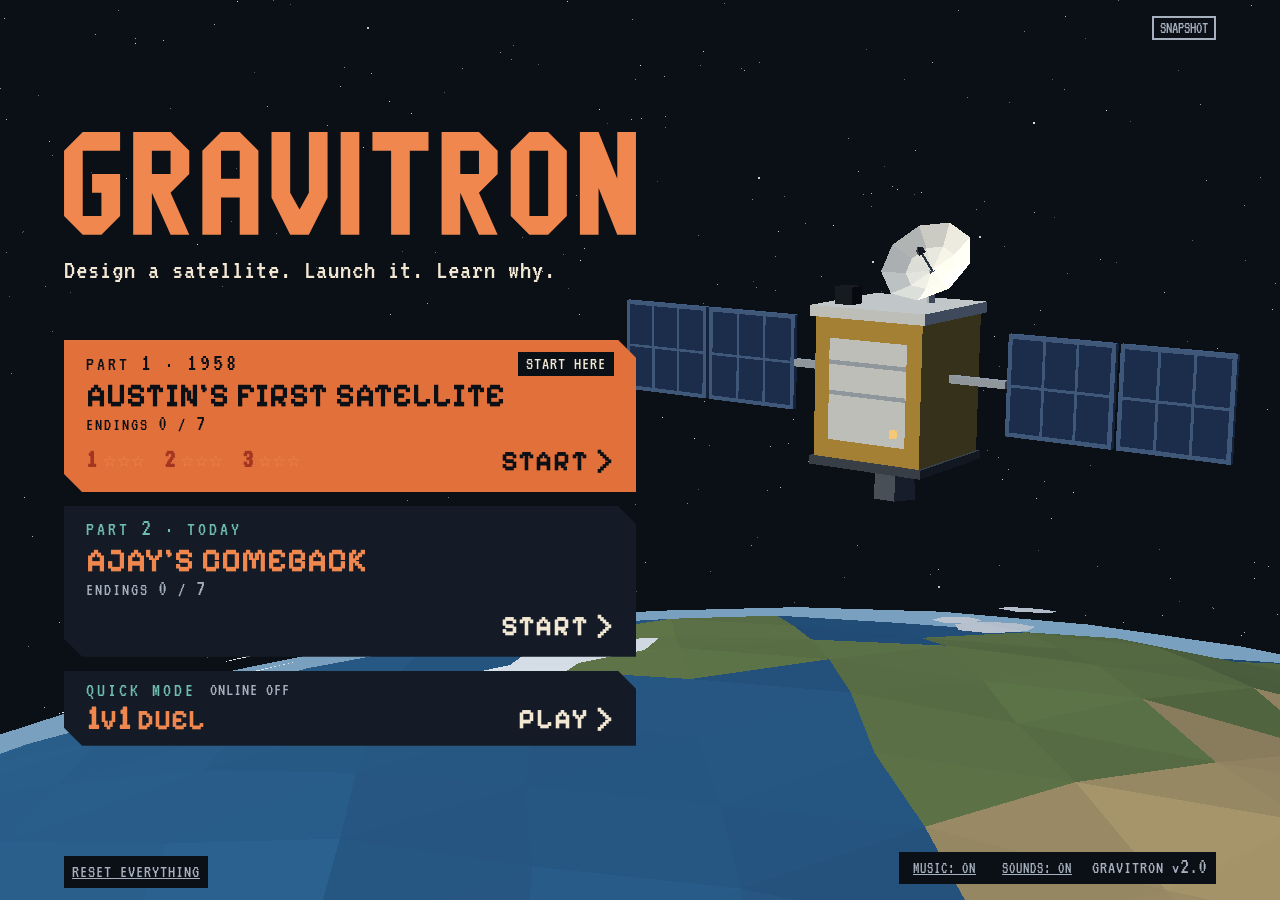
==== commit c38a9bdd: "Merge modes/v21-uib" ====
--- a/index.html
+++ b/index.html
@@ -10,6 +10,7 @@
   <link rel="stylesheet" href="css/story.css?v=2.0">
   <link rel="stylesheet" href="css/build.css?v=2.0">
   <link rel="stylesheet" href="css/online.css?v=2.0">
+  <link rel="stylesheet" href="css/ledger.css?v=2.0">
 </head>
 <body class="is-home">
   <div class="wrap">
@@ -80,6 +81,7 @@
   <script defer src="js/ui-mission.js?v=2.0"></script>
   <script defer src="js/ui-tree.js?v=2.0"></script>
   <script defer src="js/ui-campaign.js?v=2.0"></script>
+  <script defer src="js/ui-ledger.js?v=2.0"></script>
   <script defer src="js/ui-comeback.js?v=2.0"></script>
   <script defer src="js/ui-story.js?v=2.0"></script>
   <script defer src="js/ui-online.js?v=2.0"></script>
--- a/css/style.css
+++ b/css/style.css
@@ -992,6 +992,21 @@
 .cb-credit .cb-bar-fill { background: var(--accent); }
 .cb-credit.warn .cb-bar-fill { background: var(--bad); }
 .cb-bar-line { position: absolute; top: 0; bottom: 0; width: 3px; margin-left: -1px; background: var(--text); }
+/* credit 2.1: the score, its band and the WHY list of the five factors (flat, no motion of its own) */
+.cb-credit-row { display: flex; align-items: baseline; flex-wrap: wrap; gap: 4px 14px; }
+.cb-band { font-family: var(--font-head); font-weight: 700; font-size: clamp(20px, 3vw, 28px); letter-spacing: 2px; color: var(--info-ink); }
+.cb-band.warn { color: var(--accent-ink); }
+.cb-band.bad { color: var(--bad); }
+.cb-credit.tone-warn { border-color: var(--accent); }
+.cb-why summary { cursor: pointer; color: var(--info-ink); font-size: 18px; letter-spacing: 2px; padding: 2px 0; }
+.cb-factors { list-style: none; margin: 6px 0 0; padding: 0; display: grid; gap: 6px; }
+.cb-factor { display: grid; grid-template-columns: minmax(0, 7em) 3em minmax(0, 1fr); align-items: center; gap: 8px; font-size: 18px; color: var(--text-dim); }
+.cb-factor-weight { text-align: right; }
+.cb-factor-bar { position: relative; height: 10px; background: var(--bg); border: 2px solid var(--border); border-radius: 6px; overflow: hidden; }
+.cb-factor-fill { position: absolute; left: 0; top: 0; bottom: 0; background: var(--info); transition: width 0.8s ease-out; }
+.cb-credit.tone-warn .cb-factor-fill { background: var(--accent); }
+.cb-credit.tone-bad .cb-factor-fill { background: var(--bad); }
+@media (max-width: 720px) { .cb-factor { grid-template-columns: minmax(0, 1fr) auto; row-gap: 2px; } .cb-factor-bar { grid-column: 1 / -1; } }
 .cb-note { font-size: 20px; color: var(--text-dim); }
 .cb-note.bad { color: var(--bad); }
 .cb-note.good { color: var(--info-ink); }
@@ -1052,7 +1067,7 @@
 .cb-scene { display: block; width: 100%; height: auto; aspect-ratio: 16 / 7; }
 .cb-epilogue { color: var(--text); }
 @media (prefers-reduced-motion: reduce) {
-  .cb-meter-debt, .cb-meter-cash, .cb-bar-fill { transition: none; }
+  .cb-meter-debt, .cb-meter-cash, .cb-bar-fill, .cb-factor-fill { transition: none; }
   .cb-stamp { animation: none; }
 }
 
--- a/css/story.css
+++ b/css/story.css
@@ -92,7 +92,8 @@
 /* Colour by who is speaking (the notebook is the accent, the rival the warning colour). */
 .jr-entry.who-notebook { --jr: var(--accent-ink); }
 .jr-entry.who-rival { --jr: var(--bad); }
-.jr-entry.who-mum { --jr: var(--info-ink); }
+.jr-entry.who-girl { --jr: var(--info-ink); }
+.jr-entry.who-parents { --jr: var(--info-ink); }
 .jr-entry.who-partner { --jr: var(--info-ink); }
 .jr-entry.who-customer { --jr: var(--info-ink); }
 .jr-entry.who-team { --jr: var(--text-dim); }
--- a/css/build.css
+++ b/css/build.css
@@ -27,8 +27,7 @@
 .vgauge.bad .vg-track { background: var(--stamp); }
 .vgauge.bad .vg-fill { background: var(--on-accent); }
 .vgauge.bad .vg-num, .vgauge.bad .vg-have { color: var(--on-accent); }
-/* Hard: facts, no verdict, nothing coloured */
-.vgauge.fact .vg-fill { background: var(--text-dim); }
+/* Hard: the contract's terms and the design's amounts as facts: no verdict, no colour, no bar */
 .vgauge.none .vg-fill { width: 0 !important; }
 
 /* problems: blockers first and big, warnings after and smaller */
@@ -50,7 +49,7 @@
 }
 
 /* "SHOW LATER PARTS": the rest of a bin */
-.later { display: block; width: 100%; margin-top: 8px; min-height: 40px; padding: 4px 12px; background: var(--bg); color: var(--accent-ink); border: 2px solid var(--accent-ink); font: inherit; font-size: 20px; cursor: pointer; }
+.later { display: block; width: 100%; margin-top: 8px; min-height: 44px; padding: 4px 12px; background: var(--bg); color: var(--accent-ink); border: 2px solid var(--accent-ink); font: inherit; font-size: 20px; cursor: pointer; }
 .later:hover { background: var(--surface-2); }
 
 @media (max-width: 480px) {
@@ -64,3 +63,9 @@
   .vgauge.flash { animation: vg-flash 0.6s ease-out; }
   @keyframes vg-flash { from { outline: 3px solid var(--text); outline-offset: 1px; } to { outline: 3px solid transparent; outline-offset: 1px; } }
 }
+
+/* the stage carries the state (Easy and Normal): a red edge, and icon chips over the lower edge that never take a click */
+.sat-bench.low-power, .bench.low-power { outline: 3px solid var(--bad); outline-offset: -3px; }
+.sat-marks { position: absolute; left: 8px; right: 8px; bottom: 8px; display: flex; flex-wrap: wrap; gap: 4px; pointer-events: none; }
+.sat-mark { display: inline-flex; align-items: center; justify-content: center; width: 28px; height: 28px; background: var(--bg); color: var(--bad); border: 2px solid var(--bad); font-size: 20px; }
+.sat-mark svg.icon { margin: 0; }
--- a/css/ledger.css
+++ b/css/ledger.css
@@ -0,0 +1,97 @@
+/* css/ledger.css — the ledger strip (version 2.1): CASH, DEBT and MONTHS LEFT at the top of every Part 2 screen.
+   Flat: no gradient, no shadow. A tile that an action moved flashes for 0.6 s (js/ui-ledger.js removes the class). */
+.lstrip-host { margin: 0 0 10px; }
+.lstrip { display: grid; gap: 8px; grid-template-columns: minmax(0, 1fr) minmax(0, 1.5fr) minmax(0, 1fr); align-items: stretch; }
+.lstrip .lt { display: flex; flex-direction: column; gap: 2px; min-width: 0; padding: 6px 12px 8px; background: var(--surface); border-left: 4px solid transparent; }
+.lt-label { font-size: 17px; letter-spacing: 2px; color: var(--text-dim); }
+.lt-value { font-family: var(--font-head); font-weight: 700; font-size: clamp(28px, 4.4vw, 38px); line-height: 1.05; color: var(--text); overflow-wrap: anywhere; }
+.lt-cash .lt-value { color: var(--info-ink); }
+.lt-debt .lt-value { color: var(--bad); }
+.lt-sub { font-size: 18px; line-height: 1.15; color: var(--text-dim); }
+.lt.warn { border-color: var(--accent); }
+.lt.warn .lt-value, .lt.warn .lt-sub, .lt.warn .cb-note { color: var(--accent-ink); }
+.lt-cue { display: flex; align-items: center; gap: 6px; font-family: var(--font-head); font-weight: 700; letter-spacing: 1px; }
+.lt-cue svg.icon { flex: none; width: 1.1em; height: 1.1em; fill: none; stroke: currentColor; stroke-width: 1.4; }
+.lstrip .cb-meter { height: 12px; margin-top: 2px; }
+.lstrip .cb-meter-cash { top: 3px; bottom: 3px; }
+.lstrip .cb-note { font-size: 18px; line-height: 1.15; }
+.lt-flash { background: var(--surface-3) !important; outline: 2px solid var(--accent-ink); outline-offset: -2px; }
+@media (prefers-reduced-motion: no-preference) {
+  .lt-flash { animation: lt-flash 0.6s ease-out; }
+  @keyframes lt-flash { from { outline-color: var(--accent-ink); background: var(--surface-3); } to { outline-color: transparent; background: var(--surface); } }
+}
+@media (max-width: 480px) {
+  .lstrip { gap: 6px; grid-template-columns: minmax(0, 1fr) minmax(0, 1.3fr) minmax(0, 1fr); }
+  .lstrip .lt { padding: 5px 7px 6px; border-left-width: 3px; }
+  .lt-label { font-size: 15px; letter-spacing: 1px; }
+  .lt-value { font-size: 26px; }
+  .lt-sub, .lstrip .cb-note { font-size: 16px; }
+}
+
+/* ---- the workshop fold (version 2.1, "workshop-fold"): the loans panel made the workshop 1.86 screens tall at 1366x768 and
+   the first FLY THIS was off screen. The same blocks, tighter: the tiles are one line, the contract card puts its button
+   beside the price. No data-key or id is removed. */
+.screen.cb { gap: 10px; }
+.screen.cb .screen-head { display: flex; flex-wrap: wrap; align-items: baseline; gap: 0 14px; }
+.screen.cb .lstrip .lt-debt { display: grid; grid-template-columns: auto minmax(0, 1fr); column-gap: 10px; align-items: baseline; }
+.screen.cb .lstrip .lt-debt > .lt-label, .screen.cb .lstrip .lt-debt > .cb-meter, .screen.cb .lstrip .lt-debt > .cb-note { grid-column: 1 / -1; }
+.screen.cb .cb-stakes-2 { gap: 8px; }
+.screen.cb .cb-stakes-2 .cb-stat { display: grid; grid-template-columns: auto minmax(0, 1fr); column-gap: 14px; align-items: baseline; gap: 2px 14px; padding: 6px 14px 8px; }
+.screen.cb .cb-stakes-2 .cb-stat > .cb-bar, .screen.cb .cb-stakes-2 .cb-stat > .cb-note { grid-column: 1 / -1; }
+.screen.cb .cb-stakes-2 .cb-stat-value { font-size: 32px; }
+.screen.cb .cb-stakes-2 .cb-bar { height: 12px; border-width: 2px; }
+.screen.cb .cb-stakes-2 .cb-note { font-size: 18px; line-height: 1.15; }
+.screen.cb .cb-board { gap: 8px; padding-top: 10px; padding-bottom: 12px; }
+.screen.cb .cb-jobs { gap: 10px; }
+.screen.cb .cb-job { display: grid; grid-template-columns: minmax(0, 1fr) auto; column-gap: 10px; row-gap: 3px; padding: 10px 14px; align-content: start; }
+.screen.cb .cb-job > * { grid-column: 1 / -1; }
+.screen.cb .cb-job > .cb-price { grid-column: 1; grid-row: 4; align-self: end; }
+.screen.cb .cb-job > .cb-terms { grid-column: 1; grid-row: 5; }
+.screen.cb .cb-job > .btn { grid-column: 2; grid-row: 4 / span 2; align-self: end; margin-top: 0; }
+.screen.cb .cb-job.brief > * { grid-column: 1 / -1; }
+.screen.cb .cb-job.brief > .cb-price, .screen.cb .cb-job.brief > .cb-terms { grid-row: auto; }
+.screen.cb .cb-price strong { font-size: 34px; }
+.screen.cb .cb-price span { font-size: 18px; }
+.screen.cb .cb-client { font-size: 20px; }
+.screen.cb .cb-reason { font-size: 19px; line-height: 1.15; }
+.screen.cb .cb-terms { font-size: 17px; letter-spacing: 0; }
+.cb-best { flex: none; padding: 0 8px; font-size: 16px; letter-spacing: 1px; white-space: nowrap; background: var(--ok-stamp); color: var(--paper); }
+@media (max-width: 760px) {
+  .screen.cb .cb-job { grid-template-columns: minmax(0, 1fr); }
+  .screen.cb .cb-job > .cb-price, .screen.cb .cb-job > .cb-terms, .screen.cb .cb-job > .btn { grid-column: 1; grid-row: auto; }
+  .screen.cb .cb-job > .btn { align-self: stretch; }
+}
+@media (max-width: 480px) {
+  .screen.cb .lstrip .lt-debt { grid-template-columns: minmax(0, 1fr); }
+}
+.screen.cb .cb-board { display: flex; flex-direction: row; flex-wrap: wrap; align-items: baseline; gap: 4px 14px; }
+.screen.cb .cb-board > .cb-complications, .screen.cb .cb-board > .cb-jobs { flex: 1 0 100%; }
+.screen.cb .cb-board > .cb-complications:empty { display: none; }
+.screen.cb .cb-board > h2 { margin: 0; }
+.screen.cb .cb-board > .cb-note { margin: 0; flex: 1 1 0; min-width: 0; }
+
+/* ---- the debrief (version 2.1, "debrief-reorder"): the verdict and the money as one big line, then what limited the
+   flight and TRY THIS, then DETAILS folded. */
+.d-lead { font-family: var(--font-head); font-weight: 700; font-size: clamp(28px, 5.4vw, 48px); line-height: 1.1; overflow-wrap: anywhere; margin: 0; }
+.d-lead.pass { color: var(--info-ink); }
+.d-lead.fail { color: var(--bad); }
+.d-lead .d-lead-money { color: var(--text); }
+.screen.debrief { gap: 10px; }
+.screen.debrief .limit .choices { margin-top: 6px; }
+.debrief-details { padding: 0; }
+.debrief-details > summary { font-size: 22px; padding: 6px 0; }
+.debrief-more-body { display: grid; gap: 14px; grid-template-columns: minmax(0, 1.2fr) minmax(0, 1fr); align-items: start; margin-top: 8px; }
+.debrief-more-body > .paper { grid-row: span 6; }
+.debrief-more-body > * { min-width: 0; }
+@media (max-width: 760px) { .debrief-more-body { grid-template-columns: minmax(0, 1fr); } .debrief-more-body > .paper { grid-row: auto; } }
+
+/* ---- the mission's pace line (version 2.1): a tick at the contract's minimum, a faint line at the expected finish */
+.bar-track.pace { position: relative; margin-top: 20px; }
+.pace-min { position: absolute; top: -5px; bottom: -5px; width: 3px; margin-left: -1px; background: var(--text); }
+.pace-label { position: absolute; bottom: 100%; left: 50%; transform: translateX(-50%); padding-bottom: 1px; font-size: 16px; line-height: 1; letter-spacing: 1px; color: var(--text-dim); }
+.pace-min.late .pace-label { left: auto; right: 0; transform: none; }
+.pace-exp { position: absolute; top: 0; bottom: 0; width: 2px; margin-left: -1px; background: var(--text-dim); opacity: 0.55; }
+@media (max-width: 420px) {
+  .screen.cb .cb-stakes-2 { grid-template-columns: minmax(0, 1fr); }
+  .screen.cb .cb-stakes-2 .cb-stat { grid-template-columns: auto minmax(0, 1fr); }
+}
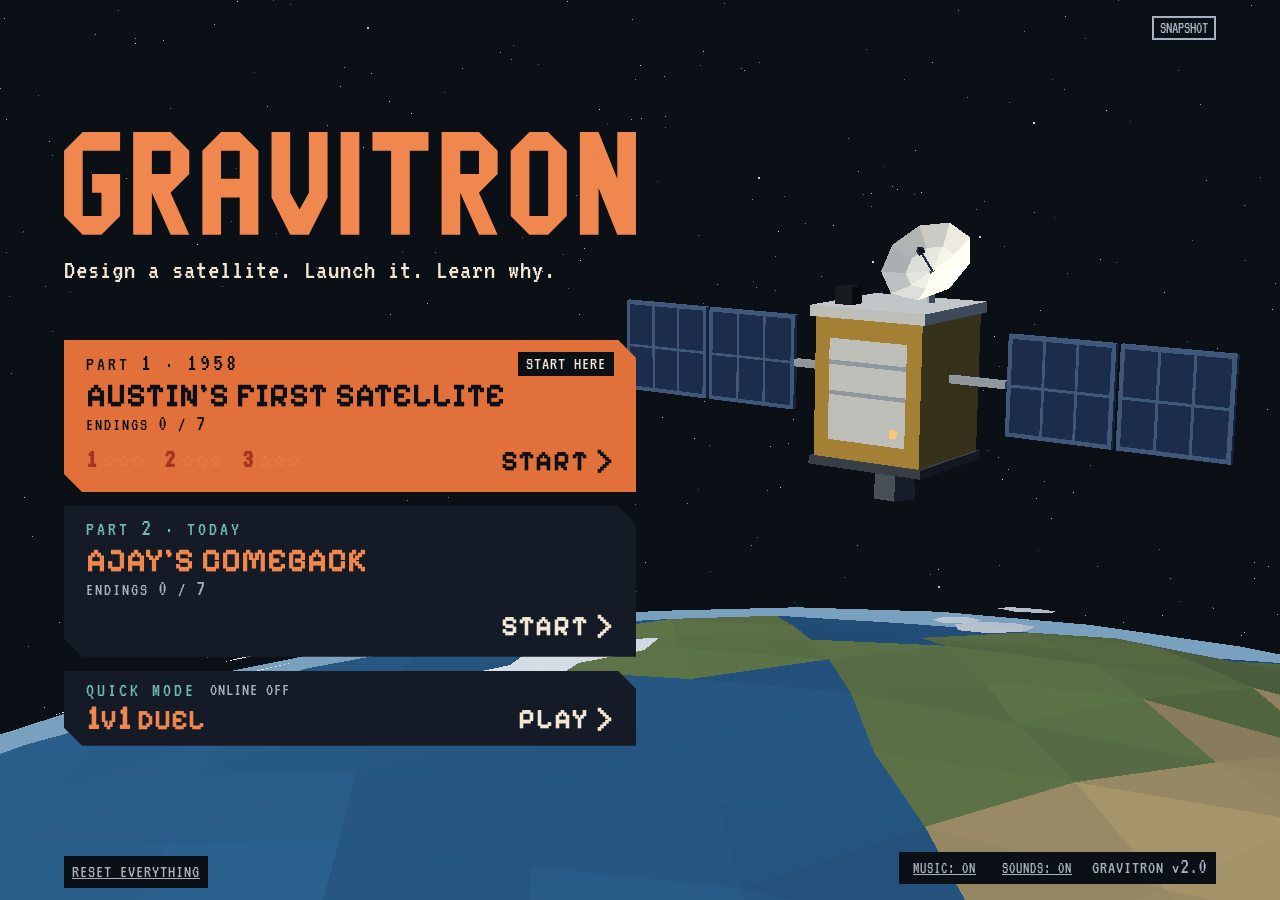
==== commit bd36342b: "Ready for the team's host: reload keeps the place without tab storage, the host's online answers in " ====
--- a/index.html
+++ b/index.html
@@ -6,6 +6,9 @@
   <title>GRAVITRON: The Gravitronical Odyssey</title>
   <!-- Pixel fonts: self-hosted in css/fonts/ (@font-face in css/style.css), so there is no request to Google Fonts. A rel="preload" would log a CORS error when the game is opened as a file; it made no difference to the layout shift in the measurements (handoff/notes/v2-perf.md). -->
   <!-- Part 1 (1958) type (Courier Prime, Special Elite, Stardos Stencil): also in css/fonts/, fetched only when Part 1 uses it. -->
+  <!-- The two fonts of the first screen, fetched early so the pixel type is there at first paint (less layout shift). -->
+  <link rel="preload" href="css/fonts/PixelifySans-latin-wght.woff2" as="font" type="font/woff2" crossorigin>
+  <link rel="preload" href="css/fonts/VT323-Regular.woff2" as="font" type="font/woff2" crossorigin>
   <link rel="stylesheet" href="css/style.css?v=2.0">
   <link rel="stylesheet" href="css/story.css?v=2.0">
   <link rel="stylesheet" href="css/build.css?v=2.0">
--- a/css/style.css
+++ b/css/style.css
@@ -427,7 +427,7 @@
 .bars { display: flex; flex-direction: column; gap: 10px; }
 .bar-top { display: flex; justify-content: space-between; gap: 8px; font-size: 22px; line-height: 1; }
 .bar-name { display: inline-flex; align-items: center; gap: 6px; }
-.bar-track { height: 10px; margin-top: 4px; background: var(--line); }
+.bar-track { position: relative; height: 10px; margin-top: 4px; background: var(--line); }   /* position: ADD-FX (the lit stretch sits on it) */
 .bar-fill { height: 100%; width: 0; background: var(--info); }
 .bar.warn .bar-fill { background: var(--accent); }
 .bar.bad .bar-fill { background: var(--bad); }
@@ -1322,6 +1322,88 @@
   @keyframes gm-flash { from { color: var(--accent-ink); transform: scale(1.16); } }
   .gm-grow { transition: width 0.4s ease-out; }
 
+  /* ADD-FX (anim): Build, a click on a part card (js/motion.js buildFx). A tile flies card -> satellite along an arc (x and y
+     move on two nested boxes with different easing), a ring and a few squares mark the dock, the picture thumps, and a chip
+     floats off each bar that changed. Everything flying lives in #gm-fx on the body (the screen is rebuilt on every click),
+     takes no pointer events and is cleared after 1.5 s. Opacity and transform only; the resting style of each piece is
+     invisible, so it never lingers. */
+  #gm-fx { position: fixed; inset: 0; z-index: 60; overflow: hidden; pointer-events: none; contain: paint; }
+  .fx-fly { position: absolute; width: 0; height: 0; animation: fx-x 450ms cubic-bezier(0.5, 0, 0.5, 1) forwards; }
+  .fx-rise { position: absolute; left: 0; top: 0; width: 0; height: 0; animation: fx-y 450ms forwards; }
+  .fx-fly.back, .fx-fly.back .fx-rise { animation-duration: 300ms; }
+  .fx-tile {
+    position: absolute; left: -20px; top: -20px; width: 40px; height: 40px; display: flex; align-items: center; justify-content: center;
+    background: var(--accent); color: var(--on-accent); --cut: 10px; opacity: 0; animation: fx-tile 450ms forwards;
+    clip-path: polygon(0 0, calc(100% - var(--cut)) 0, 100% var(--cut), 100% 100%, var(--cut) 100%, 0 calc(100% - var(--cut)));
+  }
+  .fx-tile svg { width: 26px; height: 26px; margin: 0; }
+  .fx-fly.back .fx-tile { animation-name: fx-tile-back; animation-duration: 300ms; }
+  @keyframes fx-x { to { transform: translateX(var(--dx, 0px)); } }
+  @keyframes fx-y {
+    0%   { transform: translateY(0); animation-timing-function: cubic-bezier(0.2, 0.7, 0.3, 1); }
+    38%  { transform: translateY(calc(var(--dy, 0px) * 0.25 - 44px)); animation-timing-function: cubic-bezier(0.6, 0, 0.9, 0.6); }
+    100% { transform: translateY(var(--dy, 0px)); }
+  }
+  @keyframes fx-tile {
+    0%   { opacity: 0; transform: scale(0.5); }
+    12%  { opacity: 1; transform: scale(1.12); }
+    24%  { transform: scale(1); }
+    82%  { opacity: 1; transform: scale(0.55); }
+    100% { opacity: 0; transform: scale(0.3); }
+  }
+  @keyframes fx-tile-back {
+    0%   { opacity: 0; transform: scale(0.35); }
+    20%  { opacity: 1; transform: scale(0.8); }
+    80%  { opacity: 1; transform: scale(1); }
+    100% { opacity: 0; transform: scale(0.85); }
+  }
+  .fx-spot, .fx-bits { position: absolute; width: 0; height: 0; }
+  .fx-bits { left: 0; top: 0; }
+  .fx-ring { position: absolute; left: -26px; top: -26px; width: 52px; height: 52px; border: 3px solid var(--accent-ink); border-radius: 50%; opacity: 0;
+    animation: fx-ring 480ms ease-out 420ms forwards; }
+  @keyframes fx-ring { 0% { opacity: 1; transform: scale(0.25); } 100% { opacity: 0; transform: scale(1.25); } }
+  .fx-bits .gm-burst i { animation: fx-bit 520ms ease-out forwards; }   /* the delay is set inline by GravMotion.burst */
+  @keyframes fx-bit { from { opacity: 1; transform: translate(0, 0) rotate(0deg); } to { opacity: 0; transform: translate(calc(var(--dx, 0px) * 0.7), calc(var(--dy, 0px) * 0.7)) rotate(var(--r, 0deg)); } }
+  /* the bench docks: the picture thumps once as the tile lands */
+  .sat-bench.fx-dock canvas, .sat-bench.fx-dock svg.sat { animation: fx-dock 420ms cubic-bezier(0.2, 0.9, 0.3, 1.3) 400ms backwards; }
+  @keyframes fx-dock { from { transform: scale(1.045); } }
+
+  /* the chips: out of the number, a short rise, gone. Good news is teal, a cost is orange. */
+  .fx-chip-at { position: absolute; width: 0; height: 0; }
+  .fx-chip {
+    position: absolute; right: 0; bottom: 0; padding: 3px 7px; font-family: var(--font-head); font-weight: 700; font-size: 15px; line-height: 1; white-space: nowrap;
+    --cut: 6px; opacity: 0; animation: fx-chip 1100ms ease-out forwards; animation-delay: calc(var(--i, 0) * 70ms);
+    clip-path: polygon(0 0, calc(100% - var(--cut)) 0, 100% var(--cut), 100% 100%, var(--cut) 100%, 0 calc(100% - var(--cut)));
+  }
+  .fx-chip.good { background: var(--info); color: var(--on-info); }
+  .fx-chip.warn { background: var(--accent); color: var(--on-accent); }
+  .fx-chip.star { font-size: 20px; padding: 4px 10px; --cut: 8px; }
+  .fx-chip.below { bottom: auto; top: 0; animation-name: fx-chip-down; }
+  @keyframes fx-chip {
+    0%   { opacity: 0; transform: translateY(8px) scale(0.7); }
+    14%  { opacity: 1; transform: translateY(0) scale(1.12); }
+    26%  { transform: translateY(-2px) scale(1); }
+    72%  { opacity: 1; }
+    100% { opacity: 0; transform: translateY(-9px) scale(1); }
+  }
+  @keyframes fx-chip-down {
+    0%   { opacity: 0; transform: translateY(-8px) scale(0.7); }
+    14%  { opacity: 1; transform: translateY(0) scale(1.12); }
+    26%  { transform: translateY(2px) scale(1); }
+    72%  { opacity: 1; }
+    100% { opacity: 0; transform: translateY(9px) scale(1); }
+  }
+
+  /* the bars: the number pops (1.25 to 1), the new stretch of the fill lights and fades; the CARRIES bar swells with an overshoot */
+  .fx-pop { display: inline-block; transform-origin: 100% 60%; animation: fx-pop 0.45s cubic-bezier(0.2, 0.9, 0.3, 1.25) backwards; }
+  @keyframes fx-pop { from { color: var(--accent-ink); transform: scale(1.25); } }
+  .fx-lit { position: absolute; top: 0; height: 100%; background: var(--text); opacity: 0; transform-origin: 0 50%; animation: fx-lit 0.8s ease-out forwards; }
+  @keyframes fx-lit { 0% { opacity: 0.95; transform: scaleX(0); } 45% { opacity: 0.9; transform: scaleX(1); } 100% { opacity: 0; transform: scaleX(1); } }
+  .bar.fx-star .bar-track { animation: fx-swell 0.65s cubic-bezier(0.2, 0.9, 0.3, 1.2) backwards; }
+  .bar.fx-star .bar-top > span:last-child { display: inline-block; transform-origin: 100% 60%; animation: fx-star-num 0.7s cubic-bezier(0.2, 0.9, 0.3, 1.2) backwards; }
+  @keyframes fx-swell { 0% { transform: scaleY(0.3); } 40% { transform: scaleY(2.6); } 70% { transform: scaleY(0.9); } 100% { transform: scaleY(1); } }
+  @keyframes fx-star-num { 0% { opacity: 0.3; transform: scale(0.6); } 40% { opacity: 1; color: var(--info-ink); transform: scale(1.5); } 70% { transform: scale(0.94); } 100% { transform: scale(1); } }
+
   /* buttons: a tiny pressed state, nothing more */
   .btn:active:not(:disabled), .icon-btn:active:not(:disabled), .cb-level:active { transform: translateY(1px); }
 }
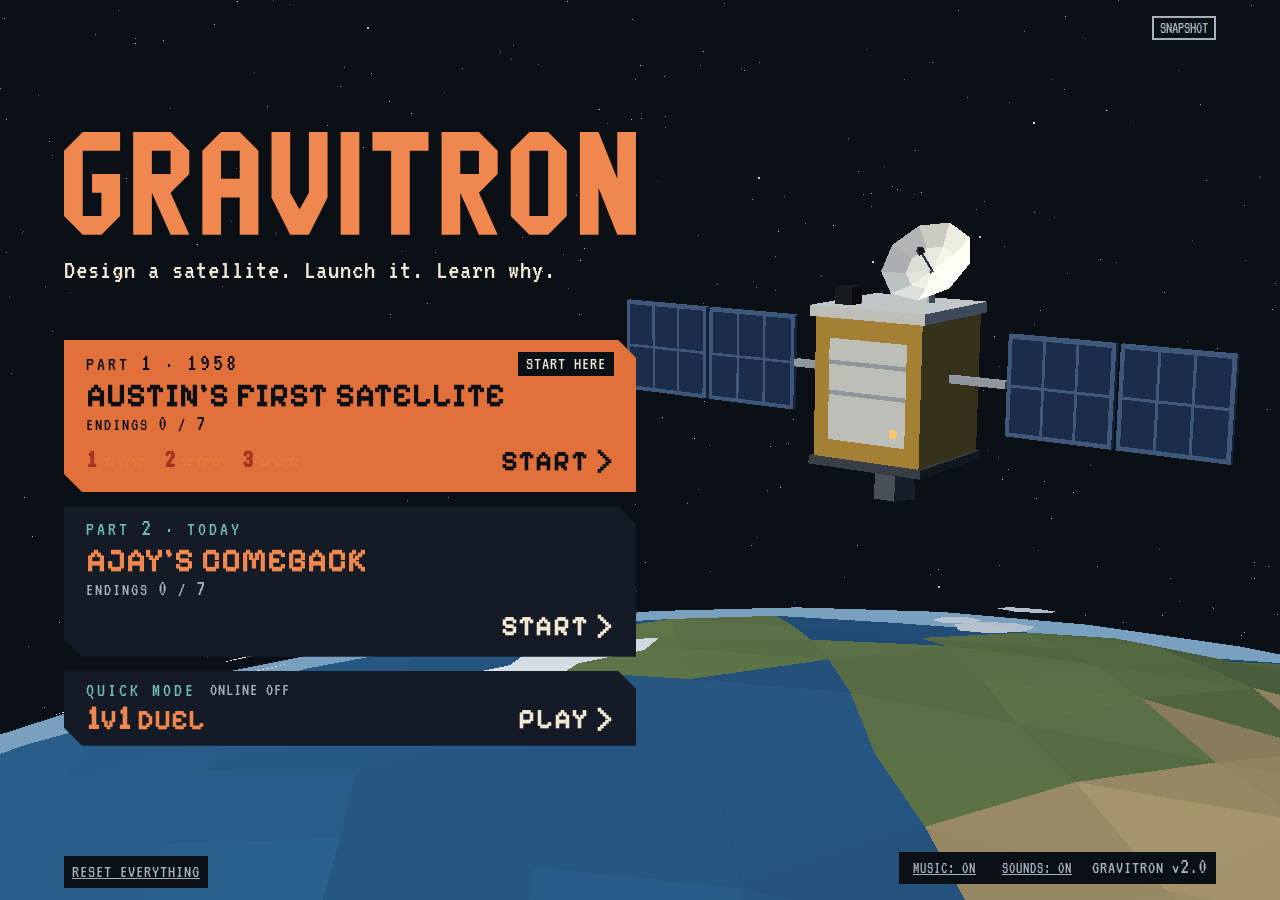
==== commit 2cfa45c3: "Fitting a body scrolls the side column to its CARRIES bar (its chip was below the fold); no font pre" ====
--- a/index.html
+++ b/index.html
@@ -6,9 +6,6 @@
   <title>GRAVITRON: The Gravitronical Odyssey</title>
   <!-- Pixel fonts: self-hosted in css/fonts/ (@font-face in css/style.css), so there is no request to Google Fonts. A rel="preload" would log a CORS error when the game is opened as a file; it made no difference to the layout shift in the measurements (handoff/notes/v2-perf.md). -->
   <!-- Part 1 (1958) type (Courier Prime, Special Elite, Stardos Stencil): also in css/fonts/, fetched only when Part 1 uses it. -->
-  <!-- The two fonts of the first screen, fetched early so the pixel type is there at first paint (less layout shift). -->
-  <link rel="preload" href="css/fonts/PixelifySans-latin-wght.woff2" as="font" type="font/woff2" crossorigin>
-  <link rel="preload" href="css/fonts/VT323-Regular.woff2" as="font" type="font/woff2" crossorigin>
   <link rel="stylesheet" href="css/style.css?v=2.0">
   <link rel="stylesheet" href="css/story.css?v=2.0">
   <link rel="stylesheet" href="css/build.css?v=2.0">
--- a/css/ledger.css
+++ b/css/ledger.css
@@ -20,6 +20,22 @@
   .lt-flash { animation: lt-flash 0.6s ease-out; }
   @keyframes lt-flash { from { outline-color: var(--accent-ink); background: var(--surface-3); } to { outline-color: transparent; background: var(--surface); } }
 }
+/* ---- BORROW from anywhere (version 2.1): the CASH tile is a button; the borrow panel is one flat box over a plain dim. */
+.lstrip button.lt { margin: 0; border: 0; border-left: 4px solid var(--accent); border-radius: 0; font: inherit; color: inherit; text-align: left; align-items: stretch; min-height: 44px; cursor: pointer; -webkit-appearance: none; appearance: none; }
+.lstrip button.lt:hover { background: var(--surface-2); }
+.lstrip button.lt:focus-visible { outline: 3px solid var(--accent-ink); outline-offset: -3px; }
+.lt-act { font-family: var(--font-head); font-weight: 700; letter-spacing: 1px; color: var(--accent-ink); }
+.bp-scrim { position: fixed; inset: 0; z-index: 40; display: flex; align-items: flex-start; justify-content: center; padding: 12vh 12px 12px; overflow: auto; background: rgba(0, 0, 0, 0.6); }
+.bp { display: grid; gap: 12px; width: min(100%, 460px); padding: 14px 16px 16px; background: var(--surface); border: 3px solid var(--accent); }
+.bp h2 { margin: 0; }
+.bp-amounts, .bp-actions { display: flex; flex-wrap: wrap; gap: 10px; }
+.bp-amounts .btn { min-width: 96px; justify-content: center; }
+.bp-amounts .btn[aria-pressed="true"] { background: var(--accent); color: var(--on-accent); }
+.bp-amounts .btn[aria-pressed="true"]:focus-visible { outline-color: var(--text); }
+.bp-facts { display: flex; flex-wrap: wrap; gap: 6px 22px; }
+.bp-fact { display: flex; flex-direction: column; min-width: 0; }
+.bp-fact strong { font-family: var(--font-head); font-size: 24px; line-height: 1.1; }
+.bp .cb-note { margin: 0; }
 @media (max-width: 480px) {
   .lstrip { gap: 6px; grid-template-columns: minmax(0, 1fr) minmax(0, 1.3fr) minmax(0, 1fr); }
   .lstrip .lt { padding: 5px 7px 6px; border-left-width: 3px; }
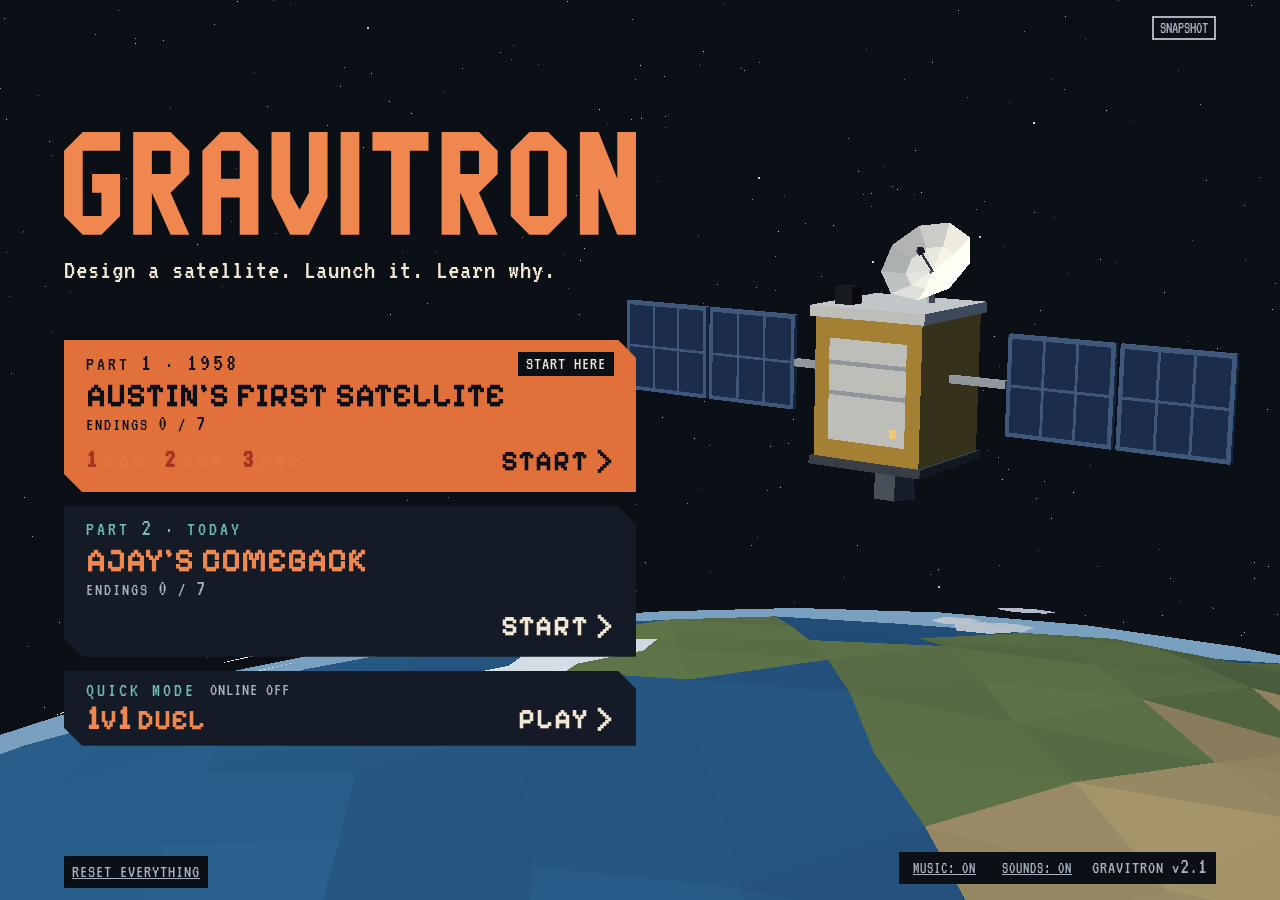
==== commit 76f0ccd2: "Version 2.1: footer, versioned links, changelog section" ====
--- a/index.html
+++ b/index.html
@@ -6,11 +6,11 @@
   <title>GRAVITRON: The Gravitronical Odyssey</title>
   <!-- Pixel fonts: self-hosted in css/fonts/ (@font-face in css/style.css), so there is no request to Google Fonts. A rel="preload" would log a CORS error when the game is opened as a file; it made no difference to the layout shift in the measurements (handoff/notes/v2-perf.md). -->
   <!-- Part 1 (1958) type (Courier Prime, Special Elite, Stardos Stencil): also in css/fonts/, fetched only when Part 1 uses it. -->
-  <link rel="stylesheet" href="css/style.css?v=2.0">
-  <link rel="stylesheet" href="css/story.css?v=2.0">
-  <link rel="stylesheet" href="css/build.css?v=2.0">
-  <link rel="stylesheet" href="css/online.css?v=2.0">
-  <link rel="stylesheet" href="css/ledger.css?v=2.0">
+  <link rel="stylesheet" href="css/style.css?v=2.1">
+  <link rel="stylesheet" href="css/story.css?v=2.1">
+  <link rel="stylesheet" href="css/build.css?v=2.1">
+  <link rel="stylesheet" href="css/online.css?v=2.1">
+  <link rel="stylesheet" href="css/ledger.css?v=2.1">
 </head>
 <body class="is-home">
   <div class="wrap">
@@ -33,58 +33,58 @@
     <main id="app" tabindex="-1"></main>
 
     <!-- The one place the game shows its version. See "Versions and changelog" in SPEC.md. -->
-    <footer class="foot">GRAVITRON v2.0</footer>
+    <footer class="foot">GRAVITRON v2.1</footer>
   </div>
 
   <!-- Every script is deferred: it downloads while the page is read and runs, in this order, once the page is parsed (a script without defer would run first, before the others). -->
   <!-- Data: one global per file -->
-  <script defer src="data/parts.js?v=2.0"></script>
-  <script defer src="data/launchers.js?v=2.0"></script>
-  <script defer src="data/orbits.js?v=2.0"></script>
-  <script defer src="data/objectives.js?v=2.0"></script>
-  <script defer src="data/campaign.js?v=2.0"></script>
-  <script defer src="data/contracts.js?v=2.0"></script>
-  <script defer src="data/research.js?v=2.0"></script>
-  <script defer src="data/tiers.js?v=2.0"></script>
-  <script defer src="data/events.js?v=2.0"></script>
-  <script defer src="data/debrief.js?v=2.0"></script>
-  <script defer src="data/missions.js?v=2.0"></script>
-  <script defer src="data/hints.js?v=2.0"></script>
-  <script defer src="data/eras.js?v=2.0"></script>
-  <script defer src="data/earth.js?v=2.0"></script>
-  <script defer src="data/online.js?v=2.0"></script>
+  <script defer src="data/parts.js?v=2.1"></script>
+  <script defer src="data/launchers.js?v=2.1"></script>
+  <script defer src="data/orbits.js?v=2.1"></script>
+  <script defer src="data/objectives.js?v=2.1"></script>
+  <script defer src="data/campaign.js?v=2.1"></script>
+  <script defer src="data/contracts.js?v=2.1"></script>
+  <script defer src="data/research.js?v=2.1"></script>
+  <script defer src="data/tiers.js?v=2.1"></script>
+  <script defer src="data/events.js?v=2.1"></script>
+  <script defer src="data/debrief.js?v=2.1"></script>
+  <script defer src="data/missions.js?v=2.1"></script>
+  <script defer src="data/hints.js?v=2.1"></script>
+  <script defer src="data/eras.js?v=2.1"></script>
+  <script defer src="data/earth.js?v=2.1"></script>
+  <script defer src="data/online.js?v=2.1"></script>
 
   <!-- Back end -->
-  <script defer src="js/game.js?v=2.0"></script>
-  <script defer src="js/mission.js?v=2.0"></script>
-  <script defer src="js/live-data.js?v=2.0"></script>
+  <script defer src="js/game.js?v=2.1"></script>
+  <script defer src="js/mission.js?v=2.1"></script>
+  <script defer src="js/live-data.js?v=2.1"></script>
 
   <!-- Low-poly art (the front end draws with it when it is there, and works without it) -->
-  <script defer src="js/lowpoly.js?v=2.0"></script>
-  <script defer src="js/lp-earth.js?v=2.0"></script>
-  <script defer src="js/lp-parts-body.js?v=2.0"></script>
-  <script defer src="js/lp-parts-instruments.js?v=2.0"></script>
-  <script defer src="js/lp-parts-systems.js?v=2.0"></script>
-  <script defer src="js/lp-satellite.js?v=2.0"></script>
-  <script defer src="js/lp-pad.js?v=2.0"></script>
-  <script defer src="js/lp-people.js?v=2.0"></script>
-  <script defer src="js/lp-base.js?v=2.0"></script>
+  <script defer src="js/lowpoly.js?v=2.1"></script>
+  <script defer src="js/lp-earth.js?v=2.1"></script>
+  <script defer src="js/lp-parts-body.js?v=2.1"></script>
+  <script defer src="js/lp-parts-instruments.js?v=2.1"></script>
+  <script defer src="js/lp-parts-systems.js?v=2.1"></script>
+  <script defer src="js/lp-satellite.js?v=2.1"></script>
+  <script defer src="js/lp-pad.js?v=2.1"></script>
+  <script defer src="js/lp-people.js?v=2.1"></script>
+  <script defer src="js/lp-base.js?v=2.1"></script>
 
   <!-- Front end -->
-  <script defer src="js/motion.js?v=2.0"></script>
-  <script defer src="js/audio.js?v=2.0"></script>
+  <script defer src="js/motion.js?v=2.1"></script>
+  <script defer src="js/audio.js?v=2.1"></script>
 
-  <script defer src="js/part-story.js?v=2.0"></script>
-  <script defer src="js/ui-parts.js?v=2.0"></script>
-  <script defer src="js/ui-design.js?v=2.0"></script>
-  <script defer src="js/ui-verdict.js?v=2.0"></script>
-  <script defer src="js/ui-mission.js?v=2.0"></script>
-  <script defer src="js/ui-tree.js?v=2.0"></script>
-  <script defer src="js/ui-campaign.js?v=2.0"></script>
-  <script defer src="js/ui-ledger.js?v=2.0"></script>
-  <script defer src="js/ui-comeback.js?v=2.0"></script>
-  <script defer src="js/ui-story.js?v=2.0"></script>
-  <script defer src="js/ui-online.js?v=2.0"></script>
-  <script defer src="js/ui-ending.js?v=2.0"></script>
+  <script defer src="js/part-story.js?v=2.1"></script>
+  <script defer src="js/ui-parts.js?v=2.1"></script>
+  <script defer src="js/ui-design.js?v=2.1"></script>
+  <script defer src="js/ui-verdict.js?v=2.1"></script>
+  <script defer src="js/ui-mission.js?v=2.1"></script>
+  <script defer src="js/ui-tree.js?v=2.1"></script>
+  <script defer src="js/ui-campaign.js?v=2.1"></script>
+  <script defer src="js/ui-ledger.js?v=2.1"></script>
+  <script defer src="js/ui-comeback.js?v=2.1"></script>
+  <script defer src="js/ui-story.js?v=2.1"></script>
+  <script defer src="js/ui-online.js?v=2.1"></script>
+  <script defer src="js/ui-ending.js?v=2.1"></script>
 </body>
 </html>
--- a/css/style.css
+++ b/css/style.css
@@ -1620,3 +1620,18 @@
 .stack > .preview .explainer.ex-compact { flex-direction: row; gap: 10px; }
 .stack > .preview .explainer.ex-compact .ex-svg { flex: 0 0 100px; width: 100px; border-width: 2px; }
 .stack > .preview { height: clamp(220px, 34vh, 340px); }
+
+/* QA 2.1 (header-repeat): while the ledger strip shows CASH and DEBT, the header's copy of them takes no room (it stays in the page for a screen reader). */
+body:has(#lstrip-host:not([hidden])) .status-money { font-size: 0; letter-spacing: 0; }
+/* QA 2.1 (next-star): the "Third star: ..." line moved from the paper report to the dark box under TRY THIS; the paper's muted ink was unreadable there. */
+.next-star { color: var(--text-dim); }
+.paper .next-star { color: var(--paper-muted); }
+/* QA 2.1 (step-result-once): Part 1's debrief said the step result twice, in the big line and in a banner right under it. */
+.walk-result.walk-dup { display: none; }
+/* QA 2.1 (bars-in-view): on a short wide screen (1366x768) the preview at the top of the side column pushed the DATA HOME and
+   CARRIES bars under the bottom row, so a fitted body's CARRIES chip had nothing to point at. The preview is shorter there and
+   drops its picture: the words and the change line get the full width. */
+@media (max-height: 820px) {
+  .stack > .preview { height: 176px; }
+  .stack > .preview .explainer.ex-compact .ex-svg { display: none; }
+}
--- a/css/ledger.css
+++ b/css/ledger.css
@@ -20,22 +20,6 @@
   .lt-flash { animation: lt-flash 0.6s ease-out; }
   @keyframes lt-flash { from { outline-color: var(--accent-ink); background: var(--surface-3); } to { outline-color: transparent; background: var(--surface); } }
 }
-/* ---- BORROW from anywhere (version 2.1): the CASH tile is a button; the borrow panel is one flat box over a plain dim. */
-.lstrip button.lt { margin: 0; border: 0; border-left: 4px solid var(--accent); border-radius: 0; font: inherit; color: inherit; text-align: left; align-items: stretch; min-height: 44px; cursor: pointer; -webkit-appearance: none; appearance: none; }
-.lstrip button.lt:hover { background: var(--surface-2); }
-.lstrip button.lt:focus-visible { outline: 3px solid var(--accent-ink); outline-offset: -3px; }
-.lt-act { font-family: var(--font-head); font-weight: 700; letter-spacing: 1px; color: var(--accent-ink); }
-.bp-scrim { position: fixed; inset: 0; z-index: 40; display: flex; align-items: flex-start; justify-content: center; padding: 12vh 12px 12px; overflow: auto; background: rgba(0, 0, 0, 0.6); }
-.bp { display: grid; gap: 12px; width: min(100%, 460px); padding: 14px 16px 16px; background: var(--surface); border: 3px solid var(--accent); }
-.bp h2 { margin: 0; }
-.bp-amounts, .bp-actions { display: flex; flex-wrap: wrap; gap: 10px; }
-.bp-amounts .btn { min-width: 96px; justify-content: center; }
-.bp-amounts .btn[aria-pressed="true"] { background: var(--accent); color: var(--on-accent); }
-.bp-amounts .btn[aria-pressed="true"]:focus-visible { outline-color: var(--text); }
-.bp-facts { display: flex; flex-wrap: wrap; gap: 6px 22px; }
-.bp-fact { display: flex; flex-direction: column; min-width: 0; }
-.bp-fact strong { font-family: var(--font-head); font-size: 24px; line-height: 1.1; }
-.bp .cb-note { margin: 0; }
 @media (max-width: 480px) {
   .lstrip { gap: 6px; grid-template-columns: minmax(0, 1fr) minmax(0, 1.3fr) minmax(0, 1fr); }
   .lstrip .lt { padding: 5px 7px 6px; border-left-width: 3px; }
@@ -111,3 +95,15 @@
   .screen.cb .cb-stakes-2 { grid-template-columns: minmax(0, 1fr); }
   .screen.cb .cb-stakes-2 .cb-stat { grid-template-columns: auto minmax(0, 1fr); }
 }
+
+/* ---- 2.1 fixes found by the theme check ---- */
+/* The credit score's WHY list takes the tile's full width (it shrank to its words, so the five bars were slivers and the
+   names stuck out of a 28px column). */
+.cb-why { grid-column: 1 / -1; align-self: stretch; width: 100%; min-width: 0; }
+.cb-factors { width: 100%; }
+.cb-factor { grid-template-columns: minmax(5.6em, 7em) 3em minmax(48px, 1fr); }
+.cb-factor-name { min-width: 0; white-space: nowrap; }
+@media (max-width: 720px) { .cb-factor { grid-template-columns: minmax(0, 1fr) auto; } }
+/* The mission bar's MIN label sits above its tick on the panel, in the panel's colours (it inherited the tick's light fill
+   as its background for contrast checks, and read as too faint). */
+.pace-label { color: var(--text); background: var(--surface); padding: 0 3px 1px; }
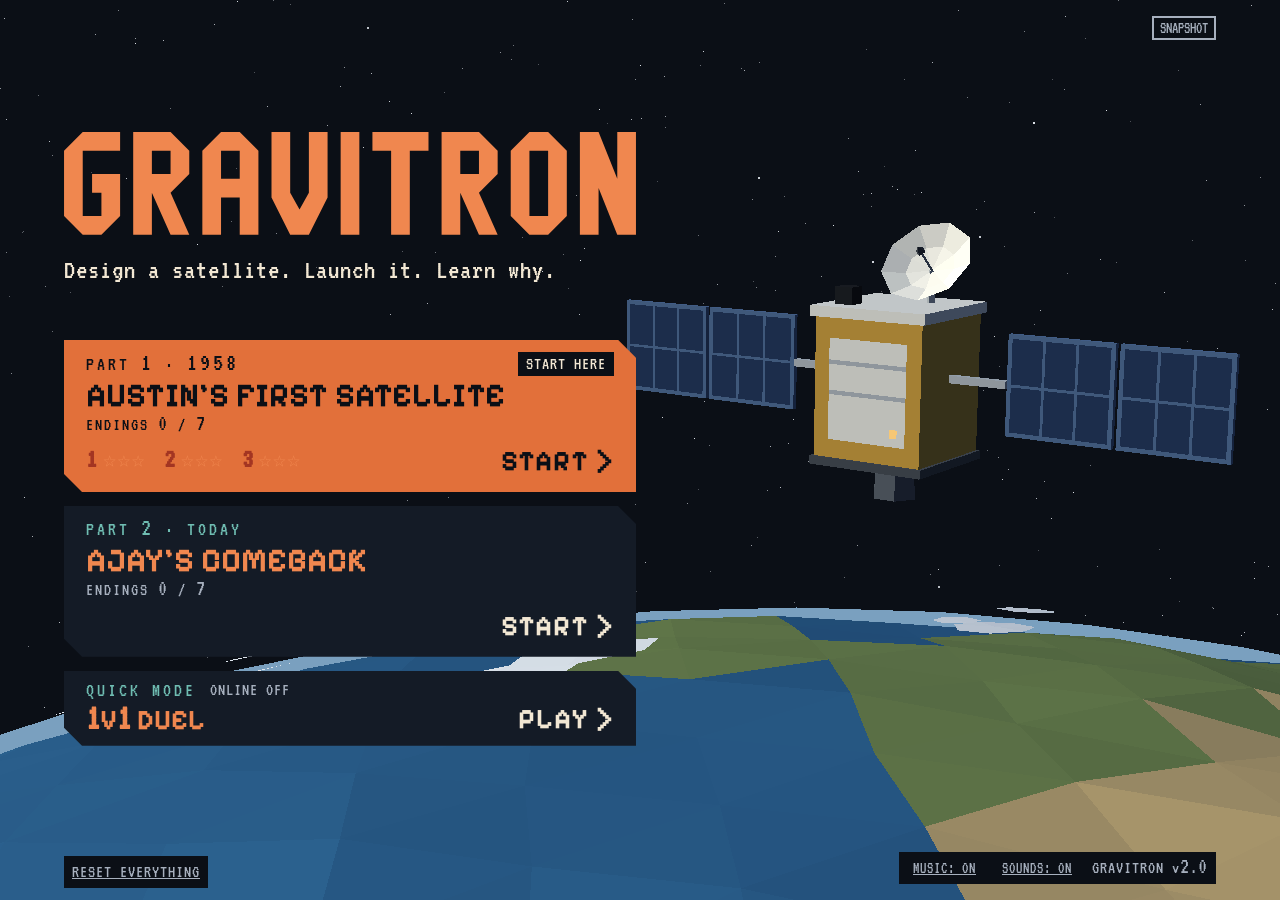
==== commit 6c33fd5c: "WIP (not finished, not tested): saved when the builder was stopped" ====
--- a/index.html
+++ b/index.html
@@ -6,11 +6,12 @@
   <title>GRAVITRON: The Gravitronical Odyssey</title>
   <!-- Pixel fonts: self-hosted in css/fonts/ (@font-face in css/style.css), so there is no request to Google Fonts. A rel="preload" would log a CORS error when the game is opened as a file; it made no difference to the layout shift in the measurements (handoff/notes/v2-perf.md). -->
   <!-- Part 1 (1958) type (Courier Prime, Special Elite, Stardos Stencil): also in css/fonts/, fetched only when Part 1 uses it. -->
-  <link rel="stylesheet" href="css/style.css?v=2.1">
-  <link rel="stylesheet" href="css/story.css?v=2.1">
-  <link rel="stylesheet" href="css/build.css?v=2.1">
-  <link rel="stylesheet" href="css/online.css?v=2.1">
-  <link rel="stylesheet" href="css/ledger.css?v=2.1">
+  <link rel="stylesheet" href="css/style.css?v=2.0">
+  <link rel="stylesheet" href="css/story.css?v=2.0">
+  <link rel="stylesheet" href="css/build.css?v=2.0">
+  <link rel="stylesheet" href="css/online.css?v=2.0">
+  <link rel="stylesheet" href="css/ledger.css?v=2.0">
+  <link rel="stylesheet" href="css/phone.css?v=2.0">
 </head>
 <body class="is-home">
   <div class="wrap">
@@ -33,58 +34,58 @@
     <main id="app" tabindex="-1"></main>
 
     <!-- The one place the game shows its version. See "Versions and changelog" in SPEC.md. -->
-    <footer class="foot">GRAVITRON v2.1</footer>
+    <footer class="foot">GRAVITRON v2.0</footer>
   </div>
 
   <!-- Every script is deferred: it downloads while the page is read and runs, in this order, once the page is parsed (a script without defer would run first, before the others). -->
   <!-- Data: one global per file -->
-  <script defer src="data/parts.js?v=2.1"></script>
-  <script defer src="data/launchers.js?v=2.1"></script>
-  <script defer src="data/orbits.js?v=2.1"></script>
-  <script defer src="data/objectives.js?v=2.1"></script>
-  <script defer src="data/campaign.js?v=2.1"></script>
-  <script defer src="data/contracts.js?v=2.1"></script>
-  <script defer src="data/research.js?v=2.1"></script>
-  <script defer src="data/tiers.js?v=2.1"></script>
-  <script defer src="data/events.js?v=2.1"></script>
-  <script defer src="data/debrief.js?v=2.1"></script>
-  <script defer src="data/missions.js?v=2.1"></script>
-  <script defer src="data/hints.js?v=2.1"></script>
-  <script defer src="data/eras.js?v=2.1"></script>
-  <script defer src="data/earth.js?v=2.1"></script>
-  <script defer src="data/online.js?v=2.1"></script>
+  <script defer src="data/parts.js?v=2.0"></script>
+  <script defer src="data/launchers.js?v=2.0"></script>
+  <script defer src="data/orbits.js?v=2.0"></script>
+  <script defer src="data/objectives.js?v=2.0"></script>
+  <script defer src="data/campaign.js?v=2.0"></script>
+  <script defer src="data/contracts.js?v=2.0"></script>
+  <script defer src="data/research.js?v=2.0"></script>
+  <script defer src="data/tiers.js?v=2.0"></script>
+  <script defer src="data/events.js?v=2.0"></script>
+  <script defer src="data/debrief.js?v=2.0"></script>
+  <script defer src="data/missions.js?v=2.0"></script>
+  <script defer src="data/hints.js?v=2.0"></script>
+  <script defer src="data/eras.js?v=2.0"></script>
+  <script defer src="data/earth.js?v=2.0"></script>
+  <script defer src="data/online.js?v=2.0"></script>
 
   <!-- Back end -->
-  <script defer src="js/game.js?v=2.1"></script>
-  <script defer src="js/mission.js?v=2.1"></script>
-  <script defer src="js/live-data.js?v=2.1"></script>
+  <script defer src="js/game.js?v=2.0"></script>
+  <script defer src="js/mission.js?v=2.0"></script>
+  <script defer src="js/live-data.js?v=2.0"></script>
 
   <!-- Low-poly art (the front end draws with it when it is there, and works without it) -->
-  <script defer src="js/lowpoly.js?v=2.1"></script>
-  <script defer src="js/lp-earth.js?v=2.1"></script>
-  <script defer src="js/lp-parts-body.js?v=2.1"></script>
-  <script defer src="js/lp-parts-instruments.js?v=2.1"></script>
-  <script defer src="js/lp-parts-systems.js?v=2.1"></script>
-  <script defer src="js/lp-satellite.js?v=2.1"></script>
-  <script defer src="js/lp-pad.js?v=2.1"></script>
-  <script defer src="js/lp-people.js?v=2.1"></script>
-  <script defer src="js/lp-base.js?v=2.1"></script>
+  <script defer src="js/lowpoly.js?v=2.0"></script>
+  <script defer src="js/lp-earth.js?v=2.0"></script>
+  <script defer src="js/lp-parts-body.js?v=2.0"></script>
+  <script defer src="js/lp-parts-instruments.js?v=2.0"></script>
+  <script defer src="js/lp-parts-systems.js?v=2.0"></script>
+  <script defer src="js/lp-satellite.js?v=2.0"></script>
+  <script defer src="js/lp-pad.js?v=2.0"></script>
+  <script defer src="js/lp-people.js?v=2.0"></script>
+  <script defer src="js/lp-base.js?v=2.0"></script>
 
   <!-- Front end -->
-  <script defer src="js/motion.js?v=2.1"></script>
-  <script defer src="js/audio.js?v=2.1"></script>
+  <script defer src="js/motion.js?v=2.0"></script>
+  <script defer src="js/audio.js?v=2.0"></script>
 
-  <script defer src="js/part-story.js?v=2.1"></script>
-  <script defer src="js/ui-parts.js?v=2.1"></script>
-  <script defer src="js/ui-design.js?v=2.1"></script>
-  <script defer src="js/ui-verdict.js?v=2.1"></script>
-  <script defer src="js/ui-mission.js?v=2.1"></script>
-  <script defer src="js/ui-tree.js?v=2.1"></script>
-  <script defer src="js/ui-campaign.js?v=2.1"></script>
-  <script defer src="js/ui-ledger.js?v=2.1"></script>
-  <script defer src="js/ui-comeback.js?v=2.1"></script>
-  <script defer src="js/ui-story.js?v=2.1"></script>
-  <script defer src="js/ui-online.js?v=2.1"></script>
-  <script defer src="js/ui-ending.js?v=2.1"></script>
+  <script defer src="js/part-story.js?v=2.0"></script>
+  <script defer src="js/ui-parts.js?v=2.0"></script>
+  <script defer src="js/ui-design.js?v=2.0"></script>
+  <script defer src="js/ui-verdict.js?v=2.0"></script>
+  <script defer src="js/ui-mission.js?v=2.0"></script>
+  <script defer src="js/ui-tree.js?v=2.0"></script>
+  <script defer src="js/ui-campaign.js?v=2.0"></script>
+  <script defer src="js/ui-ledger.js?v=2.0"></script>
+  <script defer src="js/ui-comeback.js?v=2.0"></script>
+  <script defer src="js/ui-story.js?v=2.0"></script>
+  <script defer src="js/ui-online.js?v=2.0"></script>
+  <script defer src="js/ui-ending.js?v=2.0"></script>
 </body>
 </html>
--- a/css/style.css
+++ b/css/style.css
@@ -1609,6 +1609,8 @@
   summary, .nav-row .btn, .tab, .title-foot button, [data-key="part1-go"], [data-key="part2-go"], [data-key="reset-progress"], .blip { min-height: 44px !important; }
   summary, .blip { min-width: 44px !important; }
   summary { display: inline-flex; align-items: center; justify-content: center; }
+  /* a11y (2.1): the Quick mode button, the ASK buttons and the two sound switches are 44 px touch targets too */
+  [data-key="quick-go"], .ask, .preview .ask, .foot .snd { min-height: 44px !important; }
 }
 
 /* ---- Sound (js/audio.js): the two small footer switches ---- */
@@ -1620,18 +1622,3 @@
 .stack > .preview .explainer.ex-compact { flex-direction: row; gap: 10px; }
 .stack > .preview .explainer.ex-compact .ex-svg { flex: 0 0 100px; width: 100px; border-width: 2px; }
 .stack > .preview { height: clamp(220px, 34vh, 340px); }
-
-/* QA 2.1 (header-repeat): while the ledger strip shows CASH and DEBT, the header's copy of them takes no room (it stays in the page for a screen reader). */
-body:has(#lstrip-host:not([hidden])) .status-money { font-size: 0; letter-spacing: 0; }
-/* QA 2.1 (next-star): the "Third star: ..." line moved from the paper report to the dark box under TRY THIS; the paper's muted ink was unreadable there. */
-.next-star { color: var(--text-dim); }
-.paper .next-star { color: var(--paper-muted); }
-/* QA 2.1 (step-result-once): Part 1's debrief said the step result twice, in the big line and in a banner right under it. */
-.walk-result.walk-dup { display: none; }
-/* QA 2.1 (bars-in-view): on a short wide screen (1366x768) the preview at the top of the side column pushed the DATA HOME and
-   CARRIES bars under the bottom row, so a fitted body's CARRIES chip had nothing to point at. The preview is shorter there and
-   drops its picture: the words and the change line get the full width. */
-@media (max-height: 820px) {
-  .stack > .preview { height: 176px; }
-  .stack > .preview .explainer.ex-compact .ex-svg { display: none; }
-}
--- a/css/phone.css
+++ b/css/phone.css
@@ -0,0 +1,73 @@
+/* css/phone.css — PHONE: the Build screen on a phone (up to 760px wide). Nothing here applies to a wider screen.
+   The bins are one strip that scrolls sideways inside itself; the four bars (and the Part 2 gauges) stay pinned under
+   it, so a tap's effect is always in view; the shelf is two columns; the next button is one row. The pinned rows'
+   heights come from js/ui-design.js (phoneBuild) as --ph-bins, --ph-bars and --ph-gauges. Flat: no gradient, no shadow.
+   No new motion: nothing here animates. */
+@media (max-width: 760px) {
+  /* one column whose rows can be pinned (a pinned grid item stays inside its own row; a flex item does not) */
+  .workshop { display: flex; flex-direction: column; gap: 8px; }
+  .workshop > .stack, .workshop > .stack > .panel:first-child:not(.preview) { display: contents; }
+
+  /* 1. the bins: one strip, pinned at the top */
+  body .workshop > .bins { order: -6; position: sticky; top: 0; z-index: 5; flex-direction: row; flex-wrap: nowrap; align-items: stretch; gap: 6px;
+    align-self: stretch; width: 100%; min-width: 0; max-height: none; margin: 0; padding: 6px 0; border: 0; clip-path: none; background: var(--bg); background-image: none;
+    overflow-x: auto; overflow-y: hidden; overscroll-behavior-x: contain; scroll-snap-type: x proximity; scrollbar-width: none; }
+  .workshop > .bins::-webkit-scrollbar { display: none; }
+  .workshop > .bins > h2, .workshop > .stack > .panel:first-child > h2:first-child { position: absolute; width: 1px; height: 1px; overflow: hidden; clip-path: inset(50%); white-space: nowrap; }
+  .workshop > .bins .bin { flex: 0 0 auto; display: grid; grid-template-columns: auto minmax(0, 1fr); grid-template-areas: "icon sub" "name name";
+    align-items: center; gap: 2px 6px; min-width: 44px; min-height: 48px; padding: 3px 8px; scroll-snap-align: center; }
+  .workshop > .bins .bin > svg { grid-area: icon; width: 22px; height: 22px; }
+  .workshop > .bins .bin-text { display: contents; }
+  .workshop > .bins .bin-name { grid-area: name; font-size: 17px; white-space: nowrap; }
+  .workshop > .bins .bin-sub { grid-area: sub; font-size: 16px; white-space: nowrap; }
+
+  /* 2. the four bars, 2x2 and slim, pinned under the strip; a bar's note is still read out */
+  .workshop .bars { order: -5; position: sticky; top: var(--ph-bins, 60px); z-index: 4; gap: 4px 12px; margin: 0; padding: 2px 0 6px; background: var(--bg); }
+  .workshop .bars .bar-top { flex-wrap: wrap; justify-content: space-between; gap: 0 6px; font-size: 17px; }
+  .workshop .bars .bar-top > span { white-space: nowrap; }
+  .workshop .bars .bar-name svg { width: 16px; height: 16px; }
+  .workshop .bars .bar-track { height: 6px; margin-top: 2px; }
+  .workshop .bars .bar-note { position: absolute; width: 1px; height: 1px; overflow: hidden; clip-path: inset(50%); white-space: nowrap; }
+
+  /* Part 2: the three gauges in one slim row, pinned under the bars */
+  .workshop .vstrip { order: -4; position: sticky; top: calc(var(--ph-bins, 60px) + var(--ph-bars, 62px)); z-index: 4; gap: 4px; padding-bottom: 4px; background: var(--bg); }
+  .workshop .vgauge { padding: 2px 6px 4px; }
+  .workshop .vg-top { font-size: 16px; gap: 0 4px; }
+  .workshop .vg-state svg { width: 14px; height: 14px; }
+  .workshop .vg-track { height: 6px; margin-top: 2px; }
+  .workshop .vg-num { margin-top: 2px; font-size: 15px; line-height: 1; }
+
+  /* 3. the preview is compact and stays under the pinned rows; the satellite is small */
+  .workshop .part-picker { order: -3; gap: 8px; }
+  .workshop .part-picker > .preview { top: calc(var(--ph-bins, 60px) + var(--ph-bars, 62px) + var(--ph-gauges, 0px)); height: clamp(92px, 15vh, 128px); padding: 6px 8px; }
+  .workshop > .bench-col > .payout { order: -2; }
+  .workshop > .stack > .panel + .panel { order: -1; }
+  .workshop .bench { order: 0; gap: 4px; }
+  .workshop .bench canvas.sat { max-height: 18vh; }
+  .workshop > .stack > .panel:first-child > * { order: 1; }
+  .workshop > .stack > .panel:first-child > .bars { order: -5; }
+
+  /* 4. the part cards: two columns where they fit (from 360px), each card a 44px target or taller */
+  .workshop .part-picker > .panel { padding: 8px; }
+  .workshop .shelf { grid-template-columns: repeat(2, minmax(0, 1fr)); gap: 6px; }
+  .workshop .shelf .part { min-width: 0; min-height: 44px; padding: 6px 8px; }
+  .workshop .shelf .part-name { font-size: 21px; overflow-wrap: anywhere; }
+  .workshop .shelf .part-stats, .workshop .shelf .part-note { font-size: 17px; overflow-wrap: anywhere; }
+  .workshop .shelf .part-stat { white-space: normal; }
+  .workshop .shelf .part-carry { font-size: 18px; }
+
+  /* 5. the next button: one row, and the page ends below it, so it never rests on a control */
+  .workshop ~ .nav-row { gap: 4px 8px; padding: 6px 0; }
+  .workshop ~ .nav-row .btn { flex: 0 0 auto; padding-left: 10px; padding-right: 10px; font-size: 18px; }
+  .workshop ~ .nav-row .btn.primary { flex: 1 1 auto; min-width: 0; }
+  .workshop ~ .nav-row .next-why { font-size: 18px; }
+  .workshop { padding-bottom: 12px; }
+}
+/* narrower than 360px: one column of cards */
+@media (max-width: 359px) {
+  .workshop .shelf { grid-template-columns: minmax(0, 1fr); }
+}
+/* a short screen (a small or turned phone): only the strip and the bars stay pinned */
+@media (max-width: 760px) and (max-height: 620px) {
+  .workshop .vstrip, .workshop .part-picker > .preview { position: static; }
+}
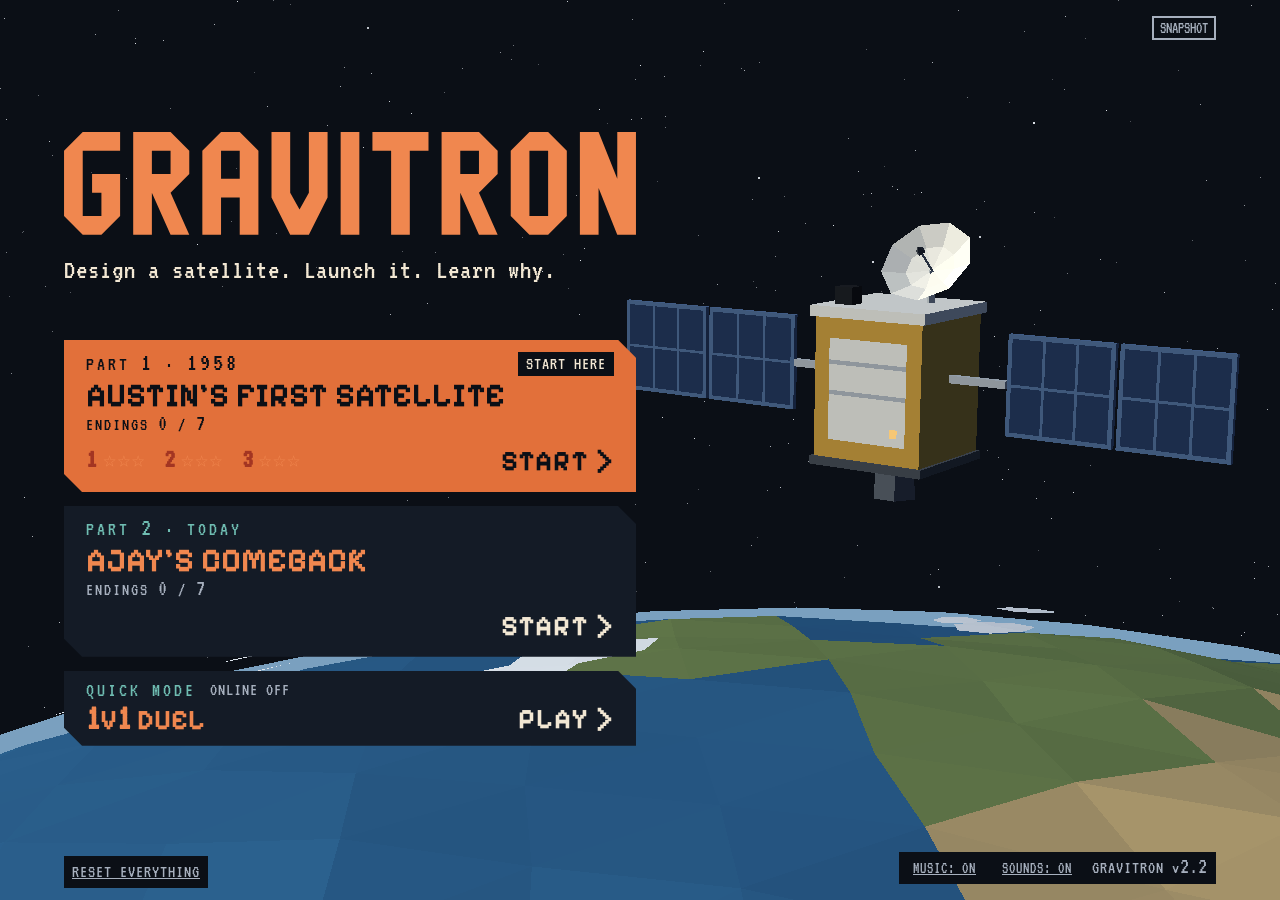
==== commit b3de1b08: "Version 2.2: footer, versioned links, changelog section; Normal and Hard deadlines 66 and 72 months" ====
--- a/index.html
+++ b/index.html
@@ -6,12 +6,11 @@
   <title>GRAVITRON: The Gravitronical Odyssey</title>
   <!-- Pixel fonts: self-hosted in css/fonts/ (@font-face in css/style.css), so there is no request to Google Fonts. A rel="preload" would log a CORS error when the game is opened as a file; it made no difference to the layout shift in the measurements (handoff/notes/v2-perf.md). -->
   <!-- Part 1 (1958) type (Courier Prime, Special Elite, Stardos Stencil): also in css/fonts/, fetched only when Part 1 uses it. -->
-  <link rel="stylesheet" href="css/style.css?v=2.0">
-  <link rel="stylesheet" href="css/story.css?v=2.0">
-  <link rel="stylesheet" href="css/build.css?v=2.0">
-  <link rel="stylesheet" href="css/online.css?v=2.0">
-  <link rel="stylesheet" href="css/ledger.css?v=2.0">
-  <link rel="stylesheet" href="css/phone.css?v=2.0">
+  <link rel="stylesheet" href="css/style.css?v=2.2">
+  <link rel="stylesheet" href="css/story.css?v=2.2">
+  <link rel="stylesheet" href="css/build.css?v=2.2">
+  <link rel="stylesheet" href="css/online.css?v=2.2">
+  <link rel="stylesheet" href="css/ledger.css?v=2.2">
 </head>
 <body class="is-home">
   <div class="wrap">
@@ -34,58 +33,58 @@
     <main id="app" tabindex="-1"></main>
 
     <!-- The one place the game shows its version. See "Versions and changelog" in SPEC.md. -->
-    <footer class="foot">GRAVITRON v2.0</footer>
+    <footer class="foot">GRAVITRON v2.2</footer>
   </div>
 
   <!-- Every script is deferred: it downloads while the page is read and runs, in this order, once the page is parsed (a script without defer would run first, before the others). -->
   <!-- Data: one global per file -->
-  <script defer src="data/parts.js?v=2.0"></script>
-  <script defer src="data/launchers.js?v=2.0"></script>
-  <script defer src="data/orbits.js?v=2.0"></script>
-  <script defer src="data/objectives.js?v=2.0"></script>
-  <script defer src="data/campaign.js?v=2.0"></script>
-  <script defer src="data/contracts.js?v=2.0"></script>
-  <script defer src="data/research.js?v=2.0"></script>
-  <script defer src="data/tiers.js?v=2.0"></script>
-  <script defer src="data/events.js?v=2.0"></script>
-  <script defer src="data/debrief.js?v=2.0"></script>
-  <script defer src="data/missions.js?v=2.0"></script>
-  <script defer src="data/hints.js?v=2.0"></script>
-  <script defer src="data/eras.js?v=2.0"></script>
-  <script defer src="data/earth.js?v=2.0"></script>
-  <script defer src="data/online.js?v=2.0"></script>
+  <script defer src="data/parts.js?v=2.2"></script>
+  <script defer src="data/launchers.js?v=2.2"></script>
+  <script defer src="data/orbits.js?v=2.2"></script>
+  <script defer src="data/objectives.js?v=2.2"></script>
+  <script defer src="data/campaign.js?v=2.2"></script>
+  <script defer src="data/contracts.js?v=2.2"></script>
+  <script defer src="data/research.js?v=2.2"></script>
+  <script defer src="data/tiers.js?v=2.2"></script>
+  <script defer src="data/events.js?v=2.2"></script>
+  <script defer src="data/debrief.js?v=2.2"></script>
+  <script defer src="data/missions.js?v=2.2"></script>
+  <script defer src="data/hints.js?v=2.2"></script>
+  <script defer src="data/eras.js?v=2.2"></script>
+  <script defer src="data/earth.js?v=2.2"></script>
+  <script defer src="data/online.js?v=2.2"></script>
 
   <!-- Back end -->
-  <script defer src="js/game.js?v=2.0"></script>
-  <script defer src="js/mission.js?v=2.0"></script>
-  <script defer src="js/live-data.js?v=2.0"></script>
+  <script defer src="js/game.js?v=2.2"></script>
+  <script defer src="js/mission.js?v=2.2"></script>
+  <script defer src="js/live-data.js?v=2.2"></script>
 
   <!-- Low-poly art (the front end draws with it when it is there, and works without it) -->
-  <script defer src="js/lowpoly.js?v=2.0"></script>
-  <script defer src="js/lp-earth.js?v=2.0"></script>
-  <script defer src="js/lp-parts-body.js?v=2.0"></script>
-  <script defer src="js/lp-parts-instruments.js?v=2.0"></script>
-  <script defer src="js/lp-parts-systems.js?v=2.0"></script>
-  <script defer src="js/lp-satellite.js?v=2.0"></script>
-  <script defer src="js/lp-pad.js?v=2.0"></script>
-  <script defer src="js/lp-people.js?v=2.0"></script>
-  <script defer src="js/lp-base.js?v=2.0"></script>
+  <script defer src="js/lowpoly.js?v=2.2"></script>
+  <script defer src="js/lp-earth.js?v=2.2"></script>
+  <script defer src="js/lp-parts-body.js?v=2.2"></script>
+  <script defer src="js/lp-parts-instruments.js?v=2.2"></script>
+  <script defer src="js/lp-parts-systems.js?v=2.2"></script>
+  <script defer src="js/lp-satellite.js?v=2.2"></script>
+  <script defer src="js/lp-pad.js?v=2.2"></script>
+  <script defer src="js/lp-people.js?v=2.2"></script>
+  <script defer src="js/lp-base.js?v=2.2"></script>
 
   <!-- Front end -->
-  <script defer src="js/motion.js?v=2.0"></script>
-  <script defer src="js/audio.js?v=2.0"></script>
+  <script defer src="js/motion.js?v=2.2"></script>
+  <script defer src="js/audio.js?v=2.2"></script>
 
-  <script defer src="js/part-story.js?v=2.0"></script>
-  <script defer src="js/ui-parts.js?v=2.0"></script>
-  <script defer src="js/ui-design.js?v=2.0"></script>
-  <script defer src="js/ui-verdict.js?v=2.0"></script>
-  <script defer src="js/ui-mission.js?v=2.0"></script>
-  <script defer src="js/ui-tree.js?v=2.0"></script>
-  <script defer src="js/ui-campaign.js?v=2.0"></script>
-  <script defer src="js/ui-ledger.js?v=2.0"></script>
-  <script defer src="js/ui-comeback.js?v=2.0"></script>
-  <script defer src="js/ui-story.js?v=2.0"></script>
-  <script defer src="js/ui-online.js?v=2.0"></script>
-  <script defer src="js/ui-ending.js?v=2.0"></script>
+  <script defer src="js/part-story.js?v=2.2"></script>
+  <script defer src="js/ui-parts.js?v=2.2"></script>
+  <script defer src="js/ui-design.js?v=2.2"></script>
+  <script defer src="js/ui-verdict.js?v=2.2"></script>
+  <script defer src="js/ui-mission.js?v=2.2"></script>
+  <script defer src="js/ui-tree.js?v=2.2"></script>
+  <script defer src="js/ui-campaign.js?v=2.2"></script>
+  <script defer src="js/ui-ledger.js?v=2.2"></script>
+  <script defer src="js/ui-comeback.js?v=2.2"></script>
+  <script defer src="js/ui-story.js?v=2.2"></script>
+  <script defer src="js/ui-online.js?v=2.2"></script>
+  <script defer src="js/ui-ending.js?v=2.2"></script>
 </body>
 </html>
--- a/css/style.css
+++ b/css/style.css
@@ -1609,8 +1609,6 @@
   summary, .nav-row .btn, .tab, .title-foot button, [data-key="part1-go"], [data-key="part2-go"], [data-key="reset-progress"], .blip { min-height: 44px !important; }
   summary, .blip { min-width: 44px !important; }
   summary { display: inline-flex; align-items: center; justify-content: center; }
-  /* a11y (2.1): the Quick mode button, the ASK buttons and the two sound switches are 44 px touch targets too */
-  [data-key="quick-go"], .ask, .preview .ask, .foot .snd { min-height: 44px !important; }
 }
 
 /* ---- Sound (js/audio.js): the two small footer switches ---- */
@@ -1622,3 +1620,20 @@
 .stack > .preview .explainer.ex-compact { flex-direction: row; gap: 10px; }
 .stack > .preview .explainer.ex-compact .ex-svg { flex: 0 0 100px; width: 100px; border-width: 2px; }
 .stack > .preview { height: clamp(220px, 34vh, 340px); }
+
+/* QA 2.1 (header-repeat): while the ledger strip shows CASH and DEBT, the header's copy of them takes no room (it stays in the page for a screen reader). */
+body:has(#lstrip-host:not([hidden])) .status-money { font-size: 0; letter-spacing: 0; }
+/* QA 2.1 (next-star): the "Third star: ..." line moved from the paper report to the dark box under TRY THIS; the paper's muted ink was unreadable there. */
+.next-star { color: var(--text-dim); }
+.paper .next-star { color: var(--paper-muted); }
+/* QA 2.1 (step-result-once): Part 1's debrief said the step result twice, in the big line and in a banner right under it. */
+.walk-result.walk-dup { display: none; }
+/* QA 2.1 (bars-in-view): on a short wide screen (1366x768) the preview at the top of the side column pushed the DATA HOME and
+   CARRIES bars under the bottom row, so a fitted body's CARRIES chip had nothing to point at. The preview is shorter there and
+   drops its picture: the words and the change line get the full width. */
+@media (max-height: 820px) {
+  .stack > .preview { height: 176px; }
+  .stack > .preview .explainer.ex-compact .ex-svg { display: none; }
+}
+/* QA 2.1 (header-one-line): on a wide screen the header's status line ("PART 1 · STEP 1 · 1958 · SPENT ...") has room for one line beside the minimap. */
+@media (min-width: 1200px) { .brand { flex: 0 1 auto; max-width: 640px; } }
--- a/css/ledger.css
+++ b/css/ledger.css
@@ -20,9 +20,26 @@
   .lt-flash { animation: lt-flash 0.6s ease-out; }
   @keyframes lt-flash { from { outline-color: var(--accent-ink); background: var(--surface-3); } to { outline-color: transparent; background: var(--surface); } }
 }
+/* ---- BORROW from anywhere (version 2.1): the CASH tile is a button; the borrow panel is one flat box over a plain dim. */
+.lstrip button.lt { margin: 0; border-width: 0 0 0 4px; border-style: solid; border-color: transparent; border-radius: 0; font: inherit; color: inherit; text-align: left; align-items: stretch; min-height: 44px; cursor: pointer; -webkit-appearance: none; appearance: none; }
+.lstrip button.lt:hover { background: var(--surface-2); }
+.lstrip button.lt:focus-visible { outline: 3px solid var(--accent-ink); outline-offset: -3px; }
+.lt-act { font-family: var(--font-head); font-weight: 700; letter-spacing: 1px; color: var(--accent-ink); }
+.bp-scrim { position: fixed; inset: 0; z-index: 40; display: flex; align-items: flex-start; justify-content: center; padding: 12vh 12px 12px; overflow: auto; background: rgba(0, 0, 0, 0.6); }
+.bp { display: grid; gap: 12px; width: min(100%, 460px); padding: 14px 16px 16px; background: var(--surface); border: 3px solid var(--accent); }
+.bp h2 { margin: 0; }
+.bp-amounts, .bp-actions { display: flex; flex-wrap: wrap; gap: 10px; }
+.bp-amounts .btn { min-width: 96px; justify-content: center; }
+.bp-amounts .btn[aria-pressed="true"] { background: var(--accent); color: var(--on-accent); }
+.bp-amounts .btn[aria-pressed="true"]:focus-visible { outline-color: var(--text); }
+.bp-facts { display: flex; flex-wrap: wrap; gap: 6px 22px; }
+.bp-fact { display: flex; flex-direction: column; min-width: 0; }
+.bp-fact strong { font-family: var(--font-head); font-size: 24px; line-height: 1.1; }
+.bp .cb-note { margin: 0; }
 @media (max-width: 480px) {
   .lstrip { gap: 6px; grid-template-columns: minmax(0, 1fr) minmax(0, 1.3fr) minmax(0, 1fr); }
   .lstrip .lt { padding: 5px 7px 6px; border-left-width: 3px; }
+  .lstrip button.lt { border-left-width: 3px; }
   .lt-label { font-size: 15px; letter-spacing: 1px; }
   .lt-value { font-size: 26px; }
   .lt-sub, .lstrip .cb-note { font-size: 16px; }
@@ -107,3 +124,17 @@
 /* The mission bar's MIN label sits above its tick on the panel, in the panel's colours (it inherited the tick's light fill
    as its background for contrast checks, and read as too faint). */
 .pace-label { color: var(--text); background: var(--surface); padding: 0 3px 1px; }
+/* QA 2.1 (build-fold): on a wide screen the strip above the design screens is one line per tile (the workshop keeps its
+   own taller strip), so Build's part cards start higher at 1366x768. */
+@media (min-width: 930px) {
+  .lstrip-host .lstrip .lt { flex-direction: row; flex-wrap: wrap; align-items: baseline; gap: 0 12px; padding: 4px 12px 5px; }
+  .lstrip-host .lstrip .lt-value { font-size: 28px; }
+}
+/* QA 2.1 (build-fold): Part 2's Build stacks the satellite, the gauges and the pay line above the shelf. On a short wide
+   screen (a 1366x768 laptop) the satellite is a little smaller, so the first row of part cards is on the first screen. */
+@media (min-width: 930px) and (max-height: 820px) {
+  body:has(#lstrip-host:not([hidden])) .workshop .sat-bench { max-width: 204px; }
+  body:has(.workshop) .lstrip-host { margin-bottom: 0; }
+}
+/* QA 2.1 (cash-one-line): on a phone a cash figure with cents ("$15.48M") broke over two lines in its tile. */
+@media (max-width: 480px) { .lt-value { font-size: 23px; } }
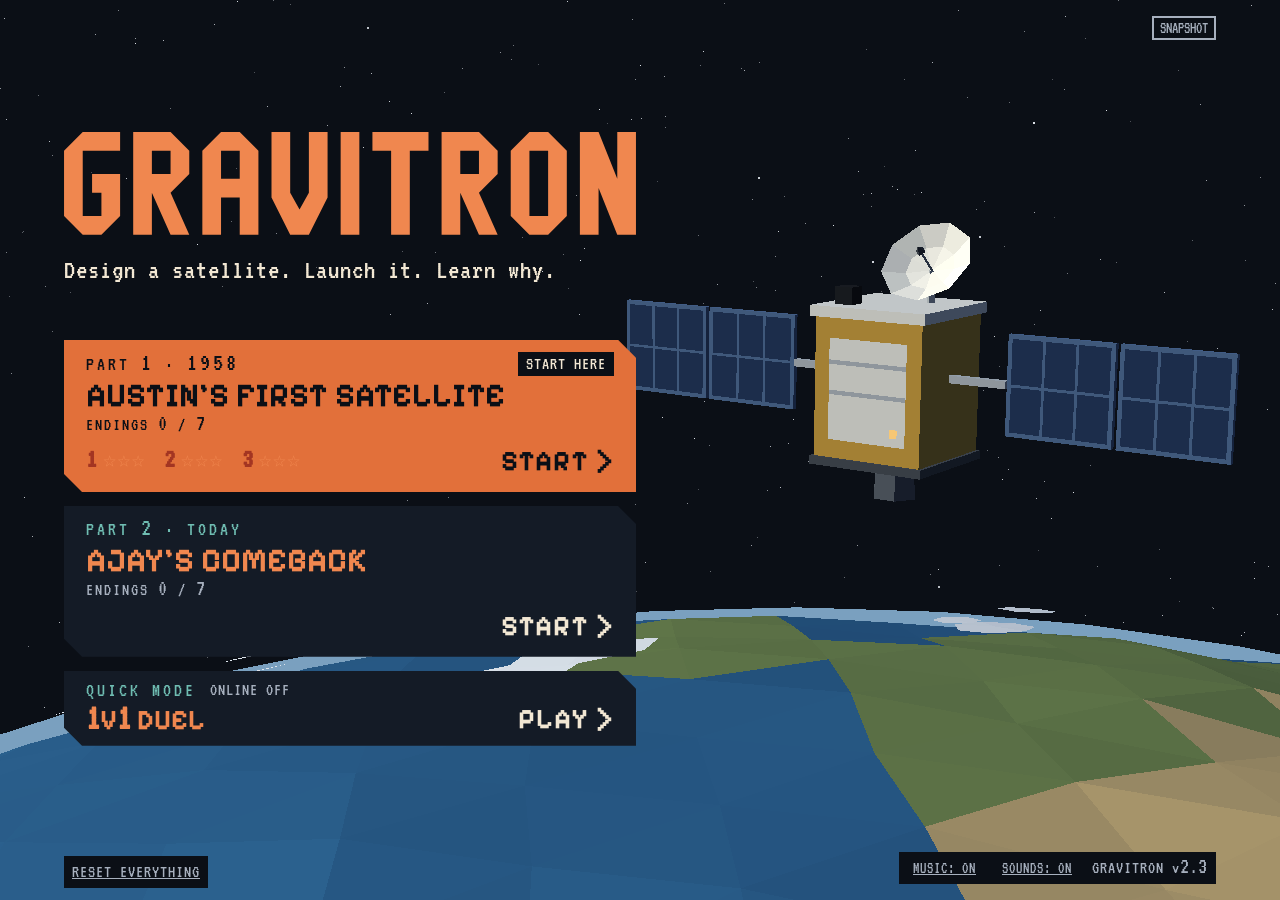
==== commit 4a80b39e: "Version 2.3: the game works under the host's strict policy, two-step confirms, sound fixes, twenty-m" ====
--- a/index.html
+++ b/index.html
@@ -6,11 +6,11 @@
   <title>GRAVITRON: The Gravitronical Odyssey</title>
   <!-- Pixel fonts: self-hosted in css/fonts/ (@font-face in css/style.css), so there is no request to Google Fonts. A rel="preload" would log a CORS error when the game is opened as a file; it made no difference to the layout shift in the measurements (handoff/notes/v2-perf.md). -->
   <!-- Part 1 (1958) type (Courier Prime, Special Elite, Stardos Stencil): also in css/fonts/, fetched only when Part 1 uses it. -->
-  <link rel="stylesheet" href="css/style.css?v=2.2">
-  <link rel="stylesheet" href="css/story.css?v=2.2">
-  <link rel="stylesheet" href="css/build.css?v=2.2">
-  <link rel="stylesheet" href="css/online.css?v=2.2">
-  <link rel="stylesheet" href="css/ledger.css?v=2.2">
+  <link rel="stylesheet" href="css/style.css?v=2.3">
+  <link rel="stylesheet" href="css/story.css?v=2.3">
+  <link rel="stylesheet" href="css/build.css?v=2.3">
+  <link rel="stylesheet" href="css/online.css?v=2.3">
+  <link rel="stylesheet" href="css/ledger.css?v=2.3">
 </head>
 <body class="is-home">
   <div class="wrap">
@@ -33,58 +33,58 @@
     <main id="app" tabindex="-1"></main>
 
     <!-- The one place the game shows its version. See "Versions and changelog" in SPEC.md. -->
-    <footer class="foot">GRAVITRON v2.2</footer>
+    <footer class="foot">GRAVITRON v2.3</footer>
   </div>
 
   <!-- Every script is deferred: it downloads while the page is read and runs, in this order, once the page is parsed (a script without defer would run first, before the others). -->
   <!-- Data: one global per file -->
-  <script defer src="data/parts.js?v=2.2"></script>
-  <script defer src="data/launchers.js?v=2.2"></script>
-  <script defer src="data/orbits.js?v=2.2"></script>
-  <script defer src="data/objectives.js?v=2.2"></script>
-  <script defer src="data/campaign.js?v=2.2"></script>
-  <script defer src="data/contracts.js?v=2.2"></script>
-  <script defer src="data/research.js?v=2.2"></script>
-  <script defer src="data/tiers.js?v=2.2"></script>
-  <script defer src="data/events.js?v=2.2"></script>
-  <script defer src="data/debrief.js?v=2.2"></script>
-  <script defer src="data/missions.js?v=2.2"></script>
-  <script defer src="data/hints.js?v=2.2"></script>
-  <script defer src="data/eras.js?v=2.2"></script>
-  <script defer src="data/earth.js?v=2.2"></script>
-  <script defer src="data/online.js?v=2.2"></script>
+  <script defer src="data/parts.js?v=2.3"></script>
+  <script defer src="data/launchers.js?v=2.3"></script>
+  <script defer src="data/orbits.js?v=2.3"></script>
+  <script defer src="data/objectives.js?v=2.3"></script>
+  <script defer src="data/campaign.js?v=2.3"></script>
+  <script defer src="data/contracts.js?v=2.3"></script>
+  <script defer src="data/research.js?v=2.3"></script>
+  <script defer src="data/tiers.js?v=2.3"></script>
+  <script defer src="data/events.js?v=2.3"></script>
+  <script defer src="data/debrief.js?v=2.3"></script>
+  <script defer src="data/missions.js?v=2.3"></script>
+  <script defer src="data/hints.js?v=2.3"></script>
+  <script defer src="data/eras.js?v=2.3"></script>
+  <script defer src="data/earth.js?v=2.3"></script>
+  <script defer src="data/online.js?v=2.3"></script>
 
   <!-- Back end -->
-  <script defer src="js/game.js?v=2.2"></script>
-  <script defer src="js/mission.js?v=2.2"></script>
-  <script defer src="js/live-data.js?v=2.2"></script>
+  <script defer src="js/game.js?v=2.3"></script>
+  <script defer src="js/mission.js?v=2.3"></script>
+  <script defer src="js/live-data.js?v=2.3"></script>
 
   <!-- Low-poly art (the front end draws with it when it is there, and works without it) -->
-  <script defer src="js/lowpoly.js?v=2.2"></script>
-  <script defer src="js/lp-earth.js?v=2.2"></script>
-  <script defer src="js/lp-parts-body.js?v=2.2"></script>
-  <script defer src="js/lp-parts-instruments.js?v=2.2"></script>
-  <script defer src="js/lp-parts-systems.js?v=2.2"></script>
-  <script defer src="js/lp-satellite.js?v=2.2"></script>
-  <script defer src="js/lp-pad.js?v=2.2"></script>
-  <script defer src="js/lp-people.js?v=2.2"></script>
-  <script defer src="js/lp-base.js?v=2.2"></script>
+  <script defer src="js/lowpoly.js?v=2.3"></script>
+  <script defer src="js/lp-earth.js?v=2.3"></script>
+  <script defer src="js/lp-parts-body.js?v=2.3"></script>
+  <script defer src="js/lp-parts-instruments.js?v=2.3"></script>
+  <script defer src="js/lp-parts-systems.js?v=2.3"></script>
+  <script defer src="js/lp-satellite.js?v=2.3"></script>
+  <script defer src="js/lp-pad.js?v=2.3"></script>
+  <script defer src="js/lp-people.js?v=2.3"></script>
+  <script defer src="js/lp-base.js?v=2.3"></script>
 
   <!-- Front end -->
-  <script defer src="js/motion.js?v=2.2"></script>
-  <script defer src="js/audio.js?v=2.2"></script>
+  <script defer src="js/motion.js?v=2.3"></script>
+  <script defer src="js/audio.js?v=2.3"></script>
 
-  <script defer src="js/part-story.js?v=2.2"></script>
-  <script defer src="js/ui-parts.js?v=2.2"></script>
-  <script defer src="js/ui-design.js?v=2.2"></script>
-  <script defer src="js/ui-verdict.js?v=2.2"></script>
-  <script defer src="js/ui-mission.js?v=2.2"></script>
-  <script defer src="js/ui-tree.js?v=2.2"></script>
-  <script defer src="js/ui-campaign.js?v=2.2"></script>
-  <script defer src="js/ui-ledger.js?v=2.2"></script>
-  <script defer src="js/ui-comeback.js?v=2.2"></script>
-  <script defer src="js/ui-story.js?v=2.2"></script>
-  <script defer src="js/ui-online.js?v=2.2"></script>
-  <script defer src="js/ui-ending.js?v=2.2"></script>
+  <script defer src="js/part-story.js?v=2.3"></script>
+  <script defer src="js/ui-parts.js?v=2.3"></script>
+  <script defer src="js/ui-design.js?v=2.3"></script>
+  <script defer src="js/ui-verdict.js?v=2.3"></script>
+  <script defer src="js/ui-mission.js?v=2.3"></script>
+  <script defer src="js/ui-tree.js?v=2.3"></script>
+  <script defer src="js/ui-campaign.js?v=2.3"></script>
+  <script defer src="js/ui-ledger.js?v=2.3"></script>
+  <script defer src="js/ui-comeback.js?v=2.3"></script>
+  <script defer src="js/ui-story.js?v=2.3"></script>
+  <script defer src="js/ui-online.js?v=2.3"></script>
+  <script defer src="js/ui-ending.js?v=2.3"></script>
 </body>
 </html>
--- a/css/style.css
+++ b/css/style.css
@@ -946,7 +946,7 @@
 /* The satellite on the bench and on the Readiness review: a canvas at 4:3, the bench colour showing through. */
 .lp-bench .lp-sat { display: block; width: 100%; max-width: none; height: auto; aspect-ratio: 4 / 3; }
 /* The speakers' low-poly busts: one picture per face, on the portrait colour like the pixel portraits. */
-img.lp-face { background: var(--pal-portrait); object-fit: cover; }
+img.lp-face, canvas.lp-face { background: var(--pal-portrait); object-fit: cover; }
 /* The launch pad on the Readiness review, and the lift-off shown for a moment after LAUNCH (a click skips it). */
 .lp-pad { aspect-ratio: 4 / 3; height: auto; }
 .launch-show { position: fixed; inset: 0; z-index: 50; display: flex; flex-direction: column; align-items: center; justify-content: center; gap: 12px; padding: 16px; background: var(--pal-night); cursor: pointer; }
@@ -1185,9 +1185,9 @@
   --mono: "Courier Prime", "Courier New", "Liberation Mono", Courier, monospace;
   --font-head: var(--pixel);   --font-body: var(--mono);
   --font-story: "Special Elite", "Courier Prime", "Courier New", "Liberation Mono", monospace;
-  --grain: url("data:image/svg+xml,%3Csvg xmlns='http://www.w3.org/2000/svg' width='64' height='64'%3E%3Cg fill='%23eadcc0' fill-opacity='.055'%3E%3Crect x='14' y='58' width='2' height='2'/%3E%3Crect x='38' y='58' width='2' height='2'/%3E%3Crect x='2' y='54' width='2' height='2'/%3E%3Crect x='22' y='2' width='2' height='2'/%3E%3Crect x='4' y='62' width='2' height='2'/%3E%3Crect x='62' y='34' width='2' height='2'/%3E%3Crect x='28' y='34' width='2' height='2'/%3E%3Crect x='38' y='48' width='2' height='2'/%3E%3Crect x='48' y='26' width='2' height='2'/%3E%3Crect x='30' y='54' width='2' height='2'/%3E%3Crect x='22' y='30' width='2' height='2'/%3E%3Crect x='4' y='46' width='2' height='2'/%3E%3Crect x='52' y='22' width='2' height='2'/%3E%3Crect x='10' y='62' width='2' height='2'/%3E%3Crect x='6' y='28' width='2' height='2'/%3E%3Crect x='28' y='6' width='2' height='2'/%3E%3Crect x='6' y='38' width='2' height='2'/%3E%3Crect x='48' y='4' width='2' height='2'/%3E%3Crect x='38' y='58' width='2' height='2'/%3E%3Crect x='16' y='36' width='2' height='2'/%3E%3Crect x='22' y='20' width='2' height='2'/%3E%3Crect x='32' y='44' width='2' height='2'/%3E%3Crect x='18' y='10' width='2' height='2'/%3E%3Crect x='54' y='40' width='2' height='2'/%3E%3Crect x='24' y='62' width='2' height='2'/%3E%3Crect x='30' y='10' width='2' height='2'/%3E%3C/g%3E%3C/svg%3E");
-  --grain-paper: url("data:image/svg+xml,%3Csvg xmlns='http://www.w3.org/2000/svg' width='64' height='64'%3E%3Cg fill='%232a2017' fill-opacity='.07'%3E%3Crect x='16' y='58' width='2' height='2'/%3E%3Crect x='36' y='30' width='2' height='2'/%3E%3Crect x='10' y='26' width='2' height='2'/%3E%3Crect x='10' y='0' width='2' height='2'/%3E%3Crect x='44' y='48' width='2' height='2'/%3E%3Crect x='8' y='34' width='2' height='2'/%3E%3Crect x='46' y='56' width='2' height='2'/%3E%3Crect x='22' y='26' width='2' height='2'/%3E%3Crect x='40' y='52' width='2' height='2'/%3E%3Crect x='32' y='30' width='2' height='2'/%3E%3Crect x='50' y='60' width='2' height='2'/%3E%3Crect x='20' y='56' width='2' height='2'/%3E%3Crect x='12' y='16' width='2' height='2'/%3E%3Crect x='60' y='44' width='2' height='2'/%3E%3Crect x='12' y='2' width='2' height='2'/%3E%3Crect x='18' y='52' width='2' height='2'/%3E%3Crect x='48' y='12' width='2' height='2'/%3E%3Crect x='32' y='48' width='2' height='2'/%3E%3Crect x='26' y='20' width='2' height='2'/%3E%3Crect x='22' y='12' width='2' height='2'/%3E%3Crect x='54' y='12' width='2' height='2'/%3E%3Crect x='42' y='44' width='2' height='2'/%3E%3C/g%3E%3C/svg%3E");
-  --fleck: url("data:image/svg+xml,%3Csvg xmlns='http://www.w3.org/2000/svg' width='96' height='96'%3E%3Cg fill='%23eadcc0' fill-opacity='.04'%3E%3Crect x='42' y='24' width='4' height='4'/%3E%3Crect x='50' y='32' width='4' height='4'/%3E%3Crect x='8' y='36' width='4' height='4'/%3E%3Crect x='44' y='72' width='4' height='4'/%3E%3Crect x='82' y='74' width='4' height='4'/%3E%3Crect x='22' y='64' width='4' height='4'/%3E%3Crect x='56' y='6' width='4' height='4'/%3E%3Crect x='70' y='78' width='4' height='4'/%3E%3Crect x='54' y='80' width='4' height='4'/%3E%3Crect x='4' y='70' width='4' height='4'/%3E%3Crect x='40' y='94' width='4' height='4'/%3E%3Crect x='86' y='18' width='4' height='4'/%3E%3C/g%3E%3C/svg%3E");
+  --grain: url("img/grain.svg");
+  --grain-paper: url("img/grain-paper.svg");
+  --fleck: url("img/fleck.svg");
   /* The 3D art (js/lowpoly.js reads --lp-<name> on each draw): a faded, warm, slightly sepia print, like a 1950s map and a
      field photo. The key light is warm, the shadows brown instead of blue (--lp-light-key / --lp-light-ambient). */
   --lp-space: #1a1710;    --lp-star: #e6dcc4;
@@ -1637,3 +1637,5 @@
 }
 /* QA 2.1 (header-one-line): on a wide screen the header's status line ("PART 1 · STEP 1 · 1958 · SPENT ...") has room for one line beside the minimap. */
 @media (min-width: 1200px) { .brand { flex: 0 1 auto; max-width: 640px; } }
+/* The two-step confirm (RESET EVERYTHING, NEW COMEBACK): the armed button shows its question in the warning colour. */
+.btn.armed, .btn.armed:not(:disabled):hover { color: var(--bad); text-decoration: none; font-weight: 700; }
